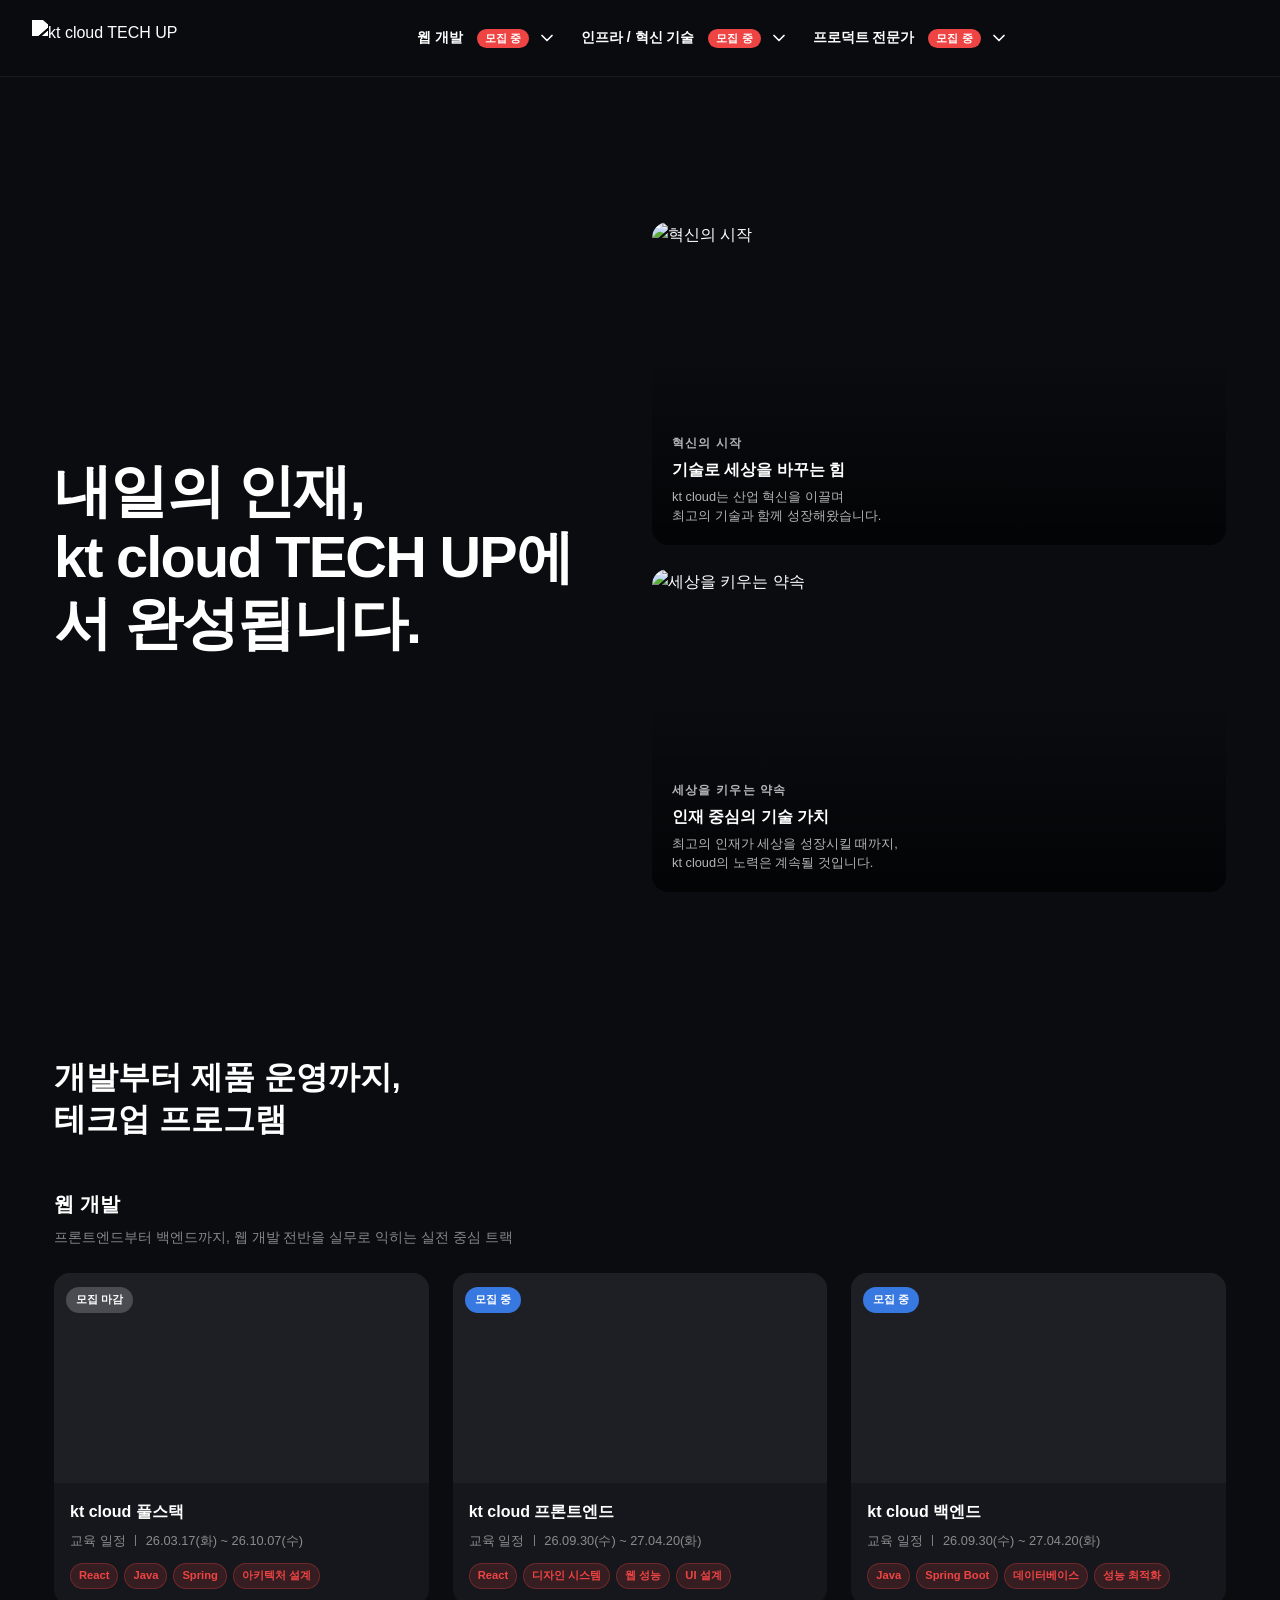
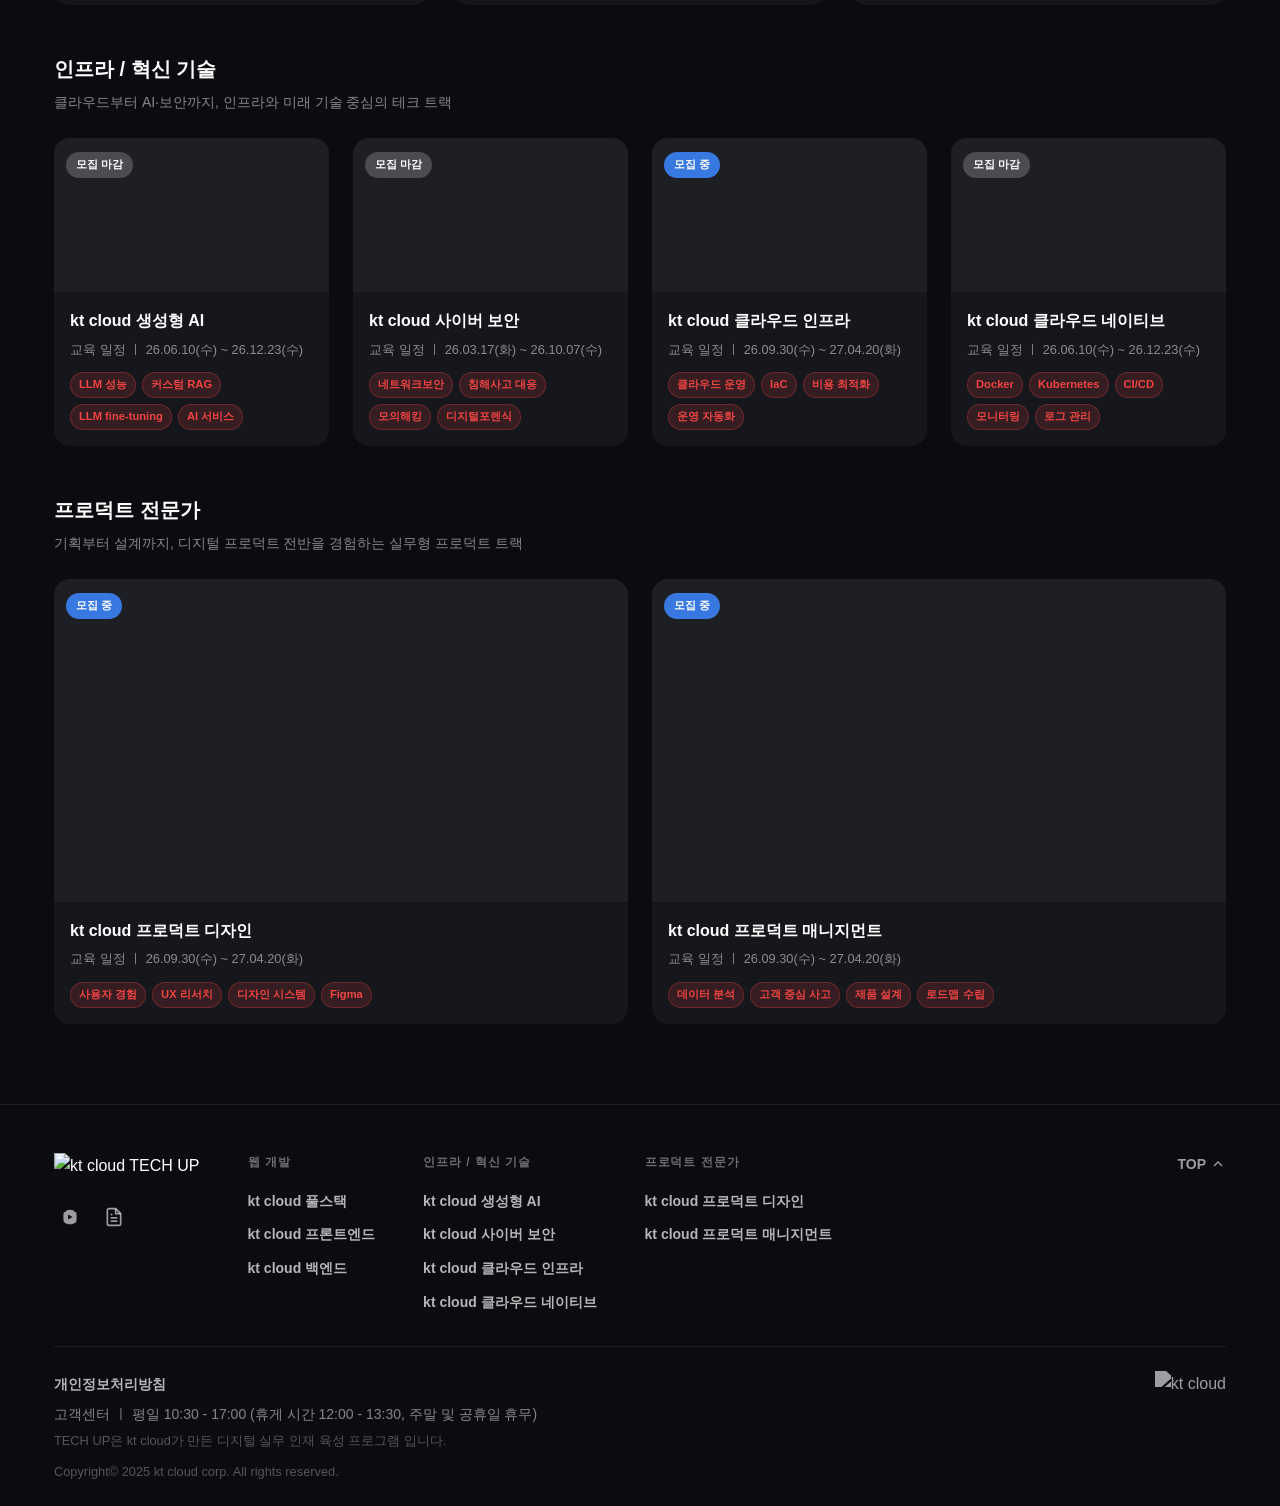
==== index.html @ 148c1e0f "fix: 헤더 메뉴 지연 시간 2초 → 1초로 변경" ====
<!DOCTYPE html>
<html lang="ko">
<head>
  <meta charset="UTF-8" />
  <meta name="viewport" content="width=device-width, initial-scale=1.0" />
  <title>kt cloud TECH UP</title>
  <meta name="description" content="kt cloud가 만든 디지털 실무 인재 육성 프로그램 TECH UP" />
  <meta property="og:title" content="kt cloud TECH UP" />
  <meta property="og:description" content="kt cloud가 만든 디지털 실무 인재 육성 프로그램 TECH UP" />
  <meta property="og:image" content="https://statics.goorm.io/ktcloud-techup/landing/og-image.png" />
  <link rel="icon" href="https://statics.goorm.io/ktcloud-techup/favicon.ico" />
  <link rel="stylesheet" href="styles.css" />
</head>
<body>
  <!-- ===== HEADER ===== -->
  <header class="site-header">
    <nav class="header-nav-wrap">
      <a href="./" aria-label="KT Cloud Tech Up 홈페이지로 이동">
        <img src="https://statics.goorm.io/ktcloud-techup/logo/techup_light.svg" alt="kt cloud TECH UP" class="header-logo-img" />
      </a>
      <div class="header-menu">
        <!-- 웹 개발 -->
        <div class="header-menu-item">
          <button class="header-menu-btn">
            웹 개발
            <span class="badge-danger">모집 중</span>
            <svg class="chevron" viewBox="0 0 24 24"><path d="M6 9l6 6 6-6" stroke-linecap="round" stroke-linejoin="round"/></svg>
          </button>
          <div class="header-dropdown">
            <a href="fullstack/" class="dropdown-item">
              <div class="dropdown-icon-wrap"><img src="https://statics.goorm.io/ktcloud-techup/landing/assets/course/fullstack/techup_nav_fullstack.png" alt="" /></div>
              <div><span class="dropdown-item-name">kt cloud 풀스택</span><span class="dropdown-item-desc">프론트엔드와 백엔드 모두 다루는 개발 전문가 과정</span></div>
            </a>
            <a href="frontend/" class="dropdown-item">
              <div class="dropdown-icon-wrap"><img src="https://statics.goorm.io/ktcloud-techup/landing/assets/course/frontend/techup_nav_frontend.png" alt="" /></div>
              <div><span class="dropdown-item-name">kt cloud 프론트엔드</span><span class="dropdown-item-desc">최상의 사용 경험을 구현하는 인터페이스 전문가 과정</span></div>
            </a>
            <a href="backend/" class="dropdown-item">
              <div class="dropdown-icon-wrap"><img src="https://statics.goorm.io/ktcloud-techup/landing/assets/course/backend/techup_nav_backend.png" alt="" /></div>
              <div><span class="dropdown-item-name">kt cloud 백엔드</span><span class="dropdown-item-desc">서비스의 코어를 설계하는 개발 전문가 과정</span></div>
            </a>
          </div>
        </div>
        <!-- 인프라 / 혁신 기술 -->
        <div class="header-menu-item">
          <button class="header-menu-btn">
            인프라 / 혁신 기술
            <span class="badge-danger">모집 중</span>
            <svg class="chevron" viewBox="0 0 24 24"><path d="M6 9l6 6 6-6" stroke-linecap="round" stroke-linejoin="round"/></svg>
          </button>
          <div class="header-dropdown">
            <a href="gen-ai/" class="dropdown-item">
              <div class="dropdown-icon-wrap"><img src="https://statics.goorm.io/ktcloud-techup/landing/assets/course/gen-ai/techup_nav_gen-ai.png" alt="" /></div>
              <div><span class="dropdown-item-name">kt cloud 생성형 AI</span><span class="dropdown-item-desc">생성형 AI 혁신을 이끄는 글로벌 인재 과정</span></div>
            </a>
            <a href="cybersecurity/" class="dropdown-item">
              <div class="dropdown-icon-wrap"><img src="https://statics.goorm.io/ktcloud-techup/landing/assets/course/cybersecurity/techup_nav_cybersecurity.png" alt="" /></div>
              <div><span class="dropdown-item-name">kt cloud 사이버 보안</span><span class="dropdown-item-desc">데이터와 서비스를 수호하는 보안 전문가 과정</span></div>
            </a>
            <a href="https://acornedu.co.kr/kdigital/ktcloud/index.html" target="_blank" rel="noopener noreferrer" class="dropdown-item">
              <div class="dropdown-icon-wrap"><img src="https://statics.goorm.io/ktcloud-techup/landing/assets/course/cloud-infra/techup_nav_cloud-infra.png" alt="" /></div>
              <div><span class="dropdown-item-name">kt cloud 클라우드 인프라</span><span class="dropdown-item-desc">확장성과 안정성을 구축하는 인프라 전문가 과정</span></div>
            </a>
            <a href="cloud-native/" class="dropdown-item">
              <div class="dropdown-icon-wrap"><img src="https://statics.goorm.io/ktcloud-techup/landing/assets/course/cloud-native/techup_nav_cloud-native.png" alt="" /></div>
              <div><span class="dropdown-item-name">kt cloud 클라우드 네이티브</span><span class="dropdown-item-desc">차세대 클라우드 아키텍처 전문가 과정</span></div>
            </a>
          </div>
        </div>
        <!-- 프로덕트 전문가 -->
        <div class="header-menu-item">
          <button class="header-menu-btn">
            프로덕트 전문가
            <span class="badge-danger">모집 중</span>
            <svg class="chevron" viewBox="0 0 24 24"><path d="M6 9l6 6 6-6" stroke-linecap="round" stroke-linejoin="round"/></svg>
          </button>
          <div class="header-dropdown">
            <a href="product-design/" class="dropdown-item">
              <div class="dropdown-icon-wrap"><img src="https://statics.goorm.io/ktcloud-techup/landing/assets/course/product-design/techup_nav_product-design.png" alt="" /></div>
              <div><span class="dropdown-item-name">kt cloud 프로덕트 디자인</span><span class="dropdown-item-desc">사용자 중심 경험을 설계하는 디자인 전문가 과정</span></div>
            </a>
            <a href="product-management/" class="dropdown-item">
              <div class="dropdown-icon-wrap"><img src="https://statics.goorm.io/ktcloud-techup/landing/assets/course/product-management/techup_nav_product-management.png" alt="" /></div>
              <div><span class="dropdown-item-name">kt cloud 프로덕트 매니지먼트</span><span class="dropdown-item-desc">아이디어를 제품으로 비즈니스 임팩트를 만드는 과정</span></div>
            </a>
          </div>
        </div>
      </div>
      <div class="header-right">
        <!-- 지원 확인 버튼 제거 -->
        <button class="mobile-menu-btn" onclick="document.getElementById('mobileMenu').classList.add('open')" aria-label="메뉴 열기">
          <svg width="24" height="24" fill="none" stroke="currentColor" stroke-width="2" stroke-linecap="round"><line x1="3" y1="6" x2="21" y2="6"/><line x1="3" y1="12" x2="21" y2="12"/><line x1="3" y1="18" x2="21" y2="18"/></svg>
        </button>
      </div>
    </nav>
  </header>

  <!-- Mobile Menu -->
  <div class="mobile-menu-overlay" id="mobileMenu">
    <div class="mobile-menu-header">
      <img src="https://statics.goorm.io/ktcloud-techup/logo/techup_light.svg" alt="kt cloud TECH UP" style="height:32px" />
      <button class="mobile-menu-close" onclick="document.getElementById('mobileMenu').classList.remove('open')" aria-label="메뉴 닫기">
        <svg width="24" height="24" fill="none" stroke="currentColor" stroke-width="2"><line x1="18" y1="6" x2="6" y2="18"/><line x1="6" y1="6" x2="18" y2="18"/></svg>
      </button>
    </div>
    <div class="mobile-menu-section">
      <button class="mobile-menu-group-btn" onclick="toggleMobileSubmenu('mob-web')">
        <span>웹 개발 <span class="badge-danger" style="font-size:.65rem">모집 중</span></span>
        <svg width="24" height="24" fill="none" stroke="currentColor" stroke-width="2"><path d="M6 9l6 6 6-6"/></svg>
      </button>
      <div class="mobile-submenu" id="mob-web">
        <a href="fullstack/">kt cloud 풀스택</a>
        <a href="frontend/">kt cloud 프론트엔드</a>
        <a href="backend/">kt cloud 백엔드</a>
      </div>
    </div>
    <div class="mobile-menu-section">
      <button class="mobile-menu-group-btn" onclick="toggleMobileSubmenu('mob-infra')">
        <span>인프라 / 혁신 기술 <span class="badge-danger" style="font-size:.65rem">모집 중</span></span>
        <svg width="24" height="24" fill="none" stroke="currentColor" stroke-width="2"><path d="M6 9l6 6 6-6"/></svg>
      </button>
      <div class="mobile-submenu" id="mob-infra">
        <a href="gen-ai/">kt cloud 생성형 AI</a>
        <a href="cybersecurity/">kt cloud 사이버 보안</a>
        <a href="https://acornedu.co.kr/kdigital/ktcloud/index.html" target="_blank" rel="noreferrer">kt cloud 클라우드 인프라</a>
        <a href="cloud-native/">kt cloud 클라우드 네이티브</a>
      </div>
    </div>
    <div class="mobile-menu-section">
      <button class="mobile-menu-group-btn" onclick="toggleMobileSubmenu('mob-product')">
        <span>프로덕트 전문가 <span class="badge-danger" style="font-size:.65rem">모집 중</span></span>
        <svg width="24" height="24" fill="none" stroke="currentColor" stroke-width="2"><path d="M6 9l6 6 6-6"/></svg>
      </button>
      <div class="mobile-submenu" id="mob-product">
        <a href="product-design/">kt cloud 프로덕트 디자인</a>
        <a href="product-management/">kt cloud 프로덕트 매니지먼트</a>
      </div>
    </div>
  </div>

  <main>
    <!-- ===== HERO ===== -->
    <section class="hero-section">
      <div class="hero-vimeo-wrapper">
        <iframe
          src="https://player.vimeo.com/video/1162384983?badge=0&autopause=0&player_id=0&app_id=58479&background=1&autoplay=1&loop=1&muted=1"
          frameborder="0"
          allow="autoplay; fullscreen; picture-in-picture; clipboard-write; encrypted-media; web-share"
          referrerpolicy="strict-origin-when-cross-origin"
          title="kt cloud TECH UP WARM UP DAY"
          class="hero-iframe"
        ></iframe>
      </div>
      <div class="container">
        <div class="hero-content-wrap">
          <div class="hero-left">
            <h1 class="hero-title">내일의 인재,<br />kt cloud TECH UP에서 완성됩니다.</h1>
          </div>
          <div class="hero-right">
            <div class="hero-card">
              <img src="https://statics.goorm.io/ktcloud-techup/landing/assets/common/techup_hero_1.png" alt="혁신의 시작" class="hero-card-bg" />
              <div class="hero-card-overlay"></div>
              <div class="hero-card-content">
                <p class="hero-card-label">혁신의 시작</p>
                <p class="hero-card-title">기술로 세상을 바꾸는 힘</p>
                <p class="hero-card-desc">kt cloud는 산업 혁신을 이끌며<br />최고의 기술과 함께 성장해왔습니다.</p>
              </div>
            </div>
            <div class="hero-card">
              <img src="https://statics.goorm.io/ktcloud-techup/landing/assets/common/techup_hero_2.png" alt="세상을 키우는 약속" class="hero-card-bg" />
              <div class="hero-card-overlay"></div>
              <div class="hero-card-content">
                <p class="hero-card-label">세상을 키우는 약속</p>
                <p class="hero-card-title">인재 중심의 기술 가치</p>
                <p class="hero-card-desc">최고의 인재가 세상을 성장시킬 때까지,<br />kt cloud의 노력은 계속될 것입니다.</p>
              </div>
            </div>
          </div>
        </div>
      </div>
    </section>

    <!-- ===== COURSES ===== -->
    <section class="course-section" id="courses">
      <div class="container">
        <h2 class="section-title">개발부터 제품 운영까지,
테크업 프로그램</h2>

        <div class="track-group">
          <!-- 웹 개발 -->
          <div class="track-category">
            <div class="track-header">
              <p class="track-title">웹 개발</p>
              <p class="track-description">프론트엔드부터 백엔드까지, 웹 개발 전반을 실무로 익히는 실전 중심 트랙</p>
            </div>
            <div class="courses-grid">
              <!-- 풀스택 -->
              <div class="course-common">
                <div class="course-card">
                  <a href="fullstack/" class="course-link">
                    <div class="course-thumb">
                      <span class="course-status-badge"><span class="close-badge">모집 마감</span></span>
                      <img class="course-image" src="https://statics.goorm.io/ktcloud-techup/landing/assets/course/fullstack/techup_thumb_fullstack.png" alt="kt cloud 풀스택" loading="lazy" onerror="this.src='/assets/img-default.png'" />
                    </div>
                    <div class="course-info">
                      <div class="course-info-text">
                        <p class="course-name">kt cloud 풀스택</p>
                        <p class="course-period">교육 일정 ㅣ 26.03.17(화) ~ 26.10.07(수)</p>
                      </div>
                      <div class="badge-container">
                        <span class="tag-badge">React</span>
                        <span class="tag-badge">Java</span>
                        <span class="tag-badge">Spring</span>
                        <span class="tag-badge">아키텍처 설계</span>
                      </div>
                    </div>
                  </a>
                </div>
              </div>
              <!-- 프론트엔드 -->
              <div class="course-common">
                <div class="course-card">
                  <a href="frontend/" class="course-link">
                    <div class="course-thumb">
                      <span class="course-status-badge"><span class="open-badge">모집 중</span></span>
                      <img class="course-image" src="https://statics.goorm.io/ktcloud-techup/landing/assets/course/frontend/techup_thumb_frontend.png" alt="kt cloud 프론트엔드" loading="lazy" onerror="this.src='/assets/img-default.png'" />
                    </div>
                    <div class="course-info">
                      <div class="course-info-text">
                        <p class="course-name">kt cloud 프론트엔드</p>
                        <p class="course-period">교육 일정 ㅣ 26.09.30(수) ~ 27.04.20(화)</p>
                      </div>
                      <div class="badge-container">
                        <span class="tag-badge">React</span>
                        <span class="tag-badge">디자인 시스템</span>
                        <span class="tag-badge">웹 성능</span>
                        <span class="tag-badge">UI 설계</span>
                      </div>
                    </div>
                  </a>
                </div>
              </div>
              <!-- 백엔드 -->
              <div class="course-common">
                <div class="course-card">
                  <a href="backend/" class="course-link">
                    <div class="course-thumb">
                      <span class="course-status-badge"><span class="open-badge">모집 중</span></span>
                      <img class="course-image" src="https://statics.goorm.io/ktcloud-techup/landing/assets/course/backend/techup_thumb_backend.png" alt="kt cloud 백엔드" loading="lazy" onerror="this.src='/assets/img-default.png'" />
                    </div>
                    <div class="course-info">
                      <div class="course-info-text">
                        <p class="course-name">kt cloud 백엔드</p>
                        <p class="course-period">교육 일정 ㅣ 26.09.30(수) ~ 27.04.20(화)</p>
                      </div>
                      <div class="badge-container">
                        <span class="tag-badge">Java</span>
                        <span class="tag-badge">Spring Boot</span>
                        <span class="tag-badge">데이터베이스</span>
                        <span class="tag-badge">성능 최적화</span>
                      </div>
                    </div>
                  </a>
                </div>
              </div>
            </div>
          </div>

          <!-- 인프라 / 혁신 기술 -->
          <div class="track-category">
            <div class="track-header">
              <p class="track-title">인프라 / 혁신 기술</p>
              <p class="track-description">클라우드부터 AI·보안까지, 인프라와 미래 기술 중심의 테크 트랙</p>
            </div>
            <div class="courses-grid cols-4">
              <!-- 생성형 AI -->
              <div class="course-common">
                <div class="course-card">
                  <a href="gen-ai/" class="course-link">
                    <div class="course-thumb">
                      <span class="course-status-badge"><span class="close-badge">모집 마감</span></span>
                      <img class="course-image" src="https://statics.goorm.io/ktcloud-techup/landing/assets/course/gen-ai/techup_thumb_gen-ai.png" alt="kt cloud 생성형 AI" loading="lazy" onerror="this.src='/assets/img-default.png'" />
                    </div>
                    <div class="course-info">
                      <div class="course-info-text">
                        <p class="course-name">kt cloud 생성형 AI</p>
                        <p class="course-period">교육 일정 ㅣ 26.06.10(수) ~ 26.12.23(수)</p>
                      </div>
                      <div class="badge-container">
                        <span class="tag-badge">LLM 성능</span>
                        <span class="tag-badge">커스텀 RAG</span>
                        <span class="tag-badge">LLM fine-tuning</span>
                        <span class="tag-badge">AI 서비스</span>
                      </div>
                    </div>
                  </a>
                </div>
              </div>
              <!-- 사이버 보안 -->
              <div class="course-common">
                <div class="course-card">
                  <a href="cybersecurity/" class="course-link">
                    <div class="course-thumb">
                      <span class="course-status-badge"><span class="close-badge">모집 마감</span></span>
                      <img class="course-image" src="https://statics.goorm.io/ktcloud-techup/landing/assets/course/cybersecurity/techup_thumb_cybersecurity.png" alt="kt cloud 사이버 보안" loading="lazy" onerror="this.src='/assets/img-default.png'" />
                    </div>
                    <div class="course-info">
                      <div class="course-info-text">
                        <p class="course-name">kt cloud 사이버 보안</p>
                        <p class="course-period">교육 일정 ㅣ 26.03.17(화) ~ 26.10.07(수)</p>
                      </div>
                      <div class="badge-container">
                        <span class="tag-badge">네트워크보안</span>
                        <span class="tag-badge">침해사고 대응</span>
                        <span class="tag-badge">모의해킹</span>
                        <span class="tag-badge">디지털포렌식</span>
                      </div>
                    </div>
                  </a>
                </div>
              </div>
              <!-- 클라우드 인프라 -->
              <div class="course-common">
                <div class="course-card">
                  <a href="https://acornedu.co.kr/kdigital/ktcloud/index.html" target="_blank" rel="noopener noreferrer" class="course-link">
                    <div class="course-thumb">
                      <span class="course-status-badge"><span class="open-badge">모집 중</span></span>
                      <img class="course-image" src="https://statics.goorm.io/ktcloud-techup/landing/assets/course/cloud-infra/techup_thumb_cloud-infra.png" alt="kt cloud 클라우드 인프라" loading="lazy" onerror="this.src='/assets/img-default.png'" />
                    </div>
                    <div class="course-info">
                      <div class="course-info-text">
                        <p class="course-name">kt cloud 클라우드 인프라</p>
                        <p class="course-period">교육 일정 ㅣ 26.09.30(수) ~ 27.04.20(화)</p>
                      </div>
                      <div class="badge-container">
                        <span class="tag-badge">클라우드 운영</span>
                        <span class="tag-badge">IaC</span>
                        <span class="tag-badge">비용 최적화</span>
                        <span class="tag-badge">운영 자동화</span>
                      </div>
                    </div>
                  </a>
                </div>
              </div>
              <!-- 클라우드 네이티브 -->
              <div class="course-common">
                <div class="course-card">
                  <a href="cloud-native/" class="course-link">
                    <div class="course-thumb">
                      <span class="course-status-badge"><span class="close-badge">모집 마감</span></span>
                      <img class="course-image" src="https://statics.goorm.io/ktcloud-techup/landing/assets/course/cloud-native/techup_thumb_cloud-native.png" alt="kt cloud 클라우드 네이티브" loading="lazy" onerror="this.src='/assets/img-default.png'" />
                    </div>
                    <div class="course-info">
                      <div class="course-info-text">
                        <p class="course-name">kt cloud 클라우드 네이티브</p>
                        <p class="course-period">교육 일정 ㅣ 26.06.10(수) ~ 26.12.23(수)</p>
                      </div>
                      <div class="badge-container">
                        <span class="tag-badge">Docker</span>
                        <span class="tag-badge">Kubernetes</span>
                        <span class="tag-badge">CI/CD</span>
                        <span class="tag-badge">모니터링</span>
                        <span class="tag-badge">로그 관리</span>
                      </div>
                    </div>
                  </a>
                </div>
              </div>
            </div>
          </div>

          <!-- 프로덕트 전문가 -->
          <div class="track-category">
            <div class="track-header">
              <p class="track-title">프로덕트 전문가</p>
              <p class="track-description">기획부터 설계까지, 디지털 프로덕트 전반을 경험하는 실무형 프로덕트 트랙</p>
            </div>
            <div class="courses-grid cols-2">
              <!-- 프로덕트 디자인 -->
              <div class="course-common">
                <div class="course-card">
                  <a href="product-design/" class="course-link">
                    <div class="course-thumb">
                      <span class="course-status-badge"><span class="open-badge">모집 중</span></span>
                      <img class="course-image" src="https://statics.goorm.io/ktcloud-techup/landing/assets/course/product-design/techup_thumb_product-design.png" alt="kt cloud 프로덕트 디자인" loading="lazy" onerror="this.src='/assets/img-default.png'" />
                    </div>
                    <div class="course-info">
                      <div class="course-info-text">
                        <p class="course-name">kt cloud 프로덕트 디자인</p>
                        <p class="course-period">교육 일정 ㅣ 26.09.30(수) ~ 27.04.20(화)</p>
                      </div>
                      <div class="badge-container">
                        <span class="tag-badge">사용자 경험</span>
                        <span class="tag-badge">UX 리서치</span>
                        <span class="tag-badge">디자인 시스템</span>
                        <span class="tag-badge">Figma</span>
                      </div>
                    </div>
                  </a>
                </div>
              </div>
              <!-- 프로덕트 매니지먼트 -->
              <div class="course-common">
                <div class="course-card">
                  <a href="product-management/" class="course-link">
                    <div class="course-thumb">
                      <span class="course-status-badge"><span class="open-badge">모집 중</span></span>
                      <img class="course-image" src="https://statics.goorm.io/ktcloud-techup/landing/assets/course/product-management/techup_thumb_product-management.png" alt="kt cloud 프로덕트 매니지먼트" loading="lazy" onerror="this.src='/assets/img-default.png'" />
                    </div>
                    <div class="course-info">
                      <div class="course-info-text">
                        <p class="course-name">kt cloud 프로덕트 매니지먼트</p>
                        <p class="course-period">교육 일정 ㅣ 26.09.30(수) ~ 27.04.20(화)</p>
                      </div>
                      <div class="badge-container">
                        <span class="tag-badge">데이터 분석</span>
                        <span class="tag-badge">고객 중심 사고</span>
                        <span class="tag-badge">제품 설계</span>
                        <span class="tag-badge">로드맵 수립</span>
                      </div>
                    </div>
                  </a>
                </div>
              </div>
            </div>
          </div>
        </div>
      </div>
    </section>
  </main>

  <!-- ===== FOOTER ===== -->
  <footer class="site-footer">
    <div class="container">
      <div class="footer-content">
        <div>
          <a href="./" class="footer-logo-link" aria-label="KT Cloud Tech Up 홈페이지로 이동">
            <img src="https://statics.goorm.io/ktcloud-techup/logo/techup_light.svg" alt="kt cloud TECH UP" class="footer-logo-img" />
          </a>
          <div class="social-icons">
            <a href="https://www.youtube.com/@ktcloud" target="_blank" class="social-icon" aria-label="YouTube">
              <svg viewBox="0 0 24 24" fill="currentColor"><path d="M19.59 6.69a4.83 4.83 0 01-3.77-2.75 12.64 12.64 0 00-7.64 0A4.83 4.83 0 014.41 6.69 48.15 48.15 0 004 12a48.15 48.15 0 00.41 5.31 4.83 4.83 0 003.77 2.75 12.64 12.64 0 007.64 0 4.83 4.83 0 003.77-2.75A48.15 48.15 0 0020 12a48.15 48.15 0 00-.41-5.31zM9.75 15V9l5.25 3-5.25 3z"/></svg>
            </a>
            <a href="https://tech.ktcloud.com" target="_blank" class="social-icon" aria-label="Blog">
              <svg viewBox="0 0 24 24" fill="none" stroke="currentColor" stroke-width="2"><path d="M14 2H6a2 2 0 00-2 2v16a2 2 0 002 2h12a2 2 0 002-2V8z"/><polyline points="14 2 14 8 20 8"/><line x1="16" y1="13" x2="8" y2="13"/><line x1="16" y1="17" x2="8" y2="17"/><polyline points="10 9 9 9 8 9"/></svg>
            </a>
          </div>
        </div>
        <div class="footer-links-wrapper">
          <div class="footer-links-block">
            <p class="footer-title">웹 개발</p>
            <ul class="footer-link-list">
              <li><a href="fullstack/">kt cloud 풀스택</a></li>
              <li><a href="frontend/">kt cloud 프론트엔드</a></li>
              <li><a href="backend/">kt cloud 백엔드</a></li>
            </ul>
          </div>
          <div class="footer-links-block">
            <p class="footer-title">인프라 / 혁신 기술</p>
            <ul class="footer-link-list">
              <li><a href="gen-ai/">kt cloud 생성형 AI</a></li>
              <li><a href="cybersecurity/">kt cloud 사이버 보안</a></li>
              <li><a href="https://acornedu.co.kr/kdigital/ktcloud/index.html" target="_blank" rel="noreferrer">kt cloud 클라우드 인프라</a></li>
              <li><a href="cloud-native/">kt cloud 클라우드 네이티브</a></li>
            </ul>
          </div>
          <div class="footer-links-block">
            <p class="footer-title">프로덕트 전문가</p>
            <ul class="footer-link-list">
              <li><a href="product-design/">kt cloud 프로덕트 디자인</a></li>
              <li><a href="product-management/">kt cloud 프로덕트 매니지먼트</a></li>
            </ul>
          </div>
        </div>
        <div>
          <a class="footer-top-btn" onclick="window.scrollTo({top:0,behavior:'smooth'})" style="cursor:pointer">
            TOP
            <svg width="16" height="16" viewBox="0 0 24 24" fill="none" stroke="currentColor" stroke-width="2"><path d="M18 15l-6-6-6 6"/></svg>
          </a>
        </div>
      </div>
      <div class="footer-bottom">
        <div class="footer-info-group">
          <div>
            <a href="https://vivid-thyme-ac6.notion.site/kt-cloud-TECH-UP-2479e3e335cc80dbb7fae14d3c6040d4" target="_blank" rel="noreferrer" class="footer-privacy-link">개인정보처리방침</a>
          </div>
          <p class="footer-cs">고객센터 ㅣ 평일 10:30 - 17:00 (휴게 시간 12:00 - 13:30, 주말 및 공휴일 휴무)</p>
          <p class="footer-techup-note">TECH UP은 kt cloud가 만든 디지털 실무 인재 육성 프로그램 입니다.</p>
          <p class="footer-copyright">Copyright© 2025 kt cloud corp. All rights reserved.</p>
        </div>
        <div class="footer-ktcloud-logo">
          <a href="https://www.ktcloud.com" target="_blank" aria-label="kt cloud 홈페이지 이동">
            <img src="https://statics.goorm.io/ktcloud-techup/logo/ktcloud_light.svg" alt="kt cloud" />
          </a>
        </div>
      </div>
    </div>
  </footer>

  <script>
    function toggleMobileSubmenu(id) {
      var el = document.getElementById(id);
      if (el) el.classList.toggle('open');
    }

    // 헤더 메뉴 hover 시 표시 + 지연 닫기
    document.addEventListener('DOMContentLoaded', function() {
      const menuItems = document.querySelectorAll('.header-menu-item');
      
      menuItems.forEach(item => {
        const btn = item.querySelector('.header-menu-btn');
        const dropdown = item.querySelector('.header-dropdown');
        
        if (!btn || !dropdown) return;
        
        let closeTimer = null;
        
        // 메뉴 항목에 호버 진입: 메뉴 표시 + 타이머 취소
        item.addEventListener('mouseenter', function() {
          if (closeTimer) clearTimeout(closeTimer);
          dropdown.classList.add('open');
          btn.classList.add('open');
        });
        
        // 메뉴 항목에서 호버 이탈: 1초 후 메뉴 숨김
        item.addEventListener('mouseleave', function() {
          closeTimer = setTimeout(function() {
            dropdown.classList.remove('open');
            btn.classList.remove('open');
          }, 1000);
        });
      });
    });
  </script>
</body>
</html>
---- styles.css ----
﻿/* ===== RESET & BASE ===== */
*, *::before, *::after { box-sizing: border-box; margin: 0; padding: 0; }
html { scroll-behavior: smooth; }
body {
  font-family: 'Pretendard', 'Apple SD Gothic Neo', 'Noto Sans KR', sans-serif;
  color: #fff;
  background: #0b0c10;
  line-height: 1.6;
  -webkit-font-smoothing: antialiased;
}
a { color: inherit; text-decoration: none; }
img { max-width: 100%; display: block; }
ul { list-style: none; }

/* ===== CONTAINER ===== */
.container { width: min(1172px, calc(100% - 32px)); margin: 0 auto; }

/* ===== HEADER ===== */
.site-header {
  position: sticky; top: 0; left: 0; right: 0; z-index: 1000;
  background: rgba(11,12,16,.92);
  backdrop-filter: blur(16px);
  -webkit-backdrop-filter: blur(16px);
  border-bottom: 1px solid rgba(255,255,255,.07);
}
.header-nav-wrap {
  display: flex; align-items: center; justify-content: space-between;
  padding: 16px 32px;
}
.header-logo-img { height: 36px; width: auto; filter: brightness(0) invert(1); }
.header-menu { display: flex; align-items: center; gap: 0; }
.header-menu-item { position: relative; }
.header-menu-btn {
  display: flex; align-items: center; gap: 8px;
  padding: 12px; font-size: .875rem; font-weight: 600;
  color: var(--fg, #fff); background: none; border: none; cursor: pointer;
  transition: background-color .2s;
  border-radius: 6px;
}
.header-menu-btn:hover { background: rgba(156,163,175,.16); }
.header-menu-btn .chevron { width: 20px; height: 20px; stroke: currentColor; stroke-width: 2; fill: none; transition: transform .2s; }
.header-menu-btn.open .chevron { transform: rotate(180deg); }
.header-right { display: flex; align-items: center; gap: 16px; }
.btn-check {
  font-size: .875rem; font-weight: 600;
  padding: 12px; border-radius: 6px;
  color: #fff; background: none; border: none; cursor: pointer;
  transition: background-color .2s;
}
.btn-check:hover { background: rgba(156,163,175,.16); }

/* Dropdown */
.header-dropdown {
  display: none; position: absolute; left: 50%; top: 100%;
  transform: translateX(-50%);
  margin-top: 12px;
  width: 360px;
  background: #1a1b20;
  border: 1px solid rgba(255,255,255,.12);
  border-radius: 8px;
  box-shadow: 0 8px 32px rgba(0,0,0,.4);
  z-index: 100;
  padding: 16px;
}
.header-dropdown.open { display: block !important; }
.header-menu-item:hover .header-dropdown,
.header-menu-item:focus-within .header-dropdown { display: block !important; }
.dropdown-item {
  display: flex; align-items: center; gap: 12px;
  padding: 12px; border-radius: 6px;
  transition: background-color .15s;
}
.dropdown-item:hover { background: rgba(156,163,175,.1); }
.dropdown-icon-wrap {
  width: 40px; height: 40px; flex-shrink: 0;
  display: flex; align-items: center; justify-content: center;
  background: #2a2b30; border-radius: 6px;
}
.dropdown-icon-wrap img { width: 32px; height: 32px; }
.dropdown-item-name { font-size: .875rem; font-weight: 600; color: #fff; display: block; }
.dropdown-item-desc { font-size: .75rem; color: rgba(255,255,255,.5); margin-top: 2px; display: block; }
.badge-danger {
  display: inline-flex; align-items: center;
  padding: 2px 8px; border-radius: 999px;
  font-size: .7rem; font-weight: 700;
  background: #ef4444; color: #fff;
  margin-left: 6px;
}

/* Mobile menu */
.mobile-menu-btn {
  display: none; background: none; border: none; cursor: pointer;
  color: #fff; padding: 8px;
}
.mobile-menu-overlay {
  display: none; position: fixed; inset: 0; z-index: 200;
  background: #1a1b20; overflow-y: auto;
  padding: 24px 20px;
}
.mobile-menu-overlay.open { display: block; }
.mobile-menu-header { display: flex; align-items: center; justify-content: space-between; margin-bottom: 24px; }
.mobile-menu-close { background: none; border: none; cursor: pointer; color: #fff; padding: 8px; }
.mobile-menu-section { padding: 8px 0; border-bottom: 1px solid rgba(255,255,255,.1); }
.mobile-menu-group-btn {
  display: flex; align-items: center; justify-content: space-between;
  width: 100%; padding: 8px 12px; background: none; border: none;
  font-size: 1rem; font-weight: 600; color: #fff; cursor: pointer;
  border-radius: 6px; transition: background-color .15s;
}
.mobile-menu-group-btn:hover { background: rgba(255,255,255,.08); }
.mobile-submenu { display: none; }
.mobile-submenu.open { display: block; }
.mobile-submenu a {
  display: block; padding: 8px 12px 8px 24px;
  font-size: .875rem; font-weight: 600; color: #fff;
  border-radius: 6px; transition: background-color .15s;
}
.mobile-submenu a:hover { background: rgba(255,255,255,.08); }
.mobile-extra-link {
  display: block; padding: 10px 12px;
  font-size: 1rem; font-weight: 600; color: #fff;
  border-radius: 6px; transition: background-color .15s;
  margin-top: 8px;
}
.mobile-extra-link:hover { background: rgba(255,255,255,.08); }

/* ===== HERO ===== */
.hero-section {
  position: relative; min-height: 100vh; overflow: hidden;
  background: #0b0c10;
}
.hero-vimeo-wrapper {
  position: absolute; inset: 0; overflow: hidden;
}
.hero-vimeo-wrapper::after {
  content: ''; position: absolute; inset: 0;
  background: rgba(11,12,16,.5);
}
.hero-iframe {
  position: absolute; top: 50%; left: 50%;
  transform: translate(-50%,-50%);
  width: 177.78vh; height: 100%;
  min-width: 100%; min-height: 56.25vw;
  border: none; pointer-events: none;
}
.hero-content-wrap {
  position: relative; z-index: 1;
  display: grid; grid-template-columns: 1fr 1fr;
  gap: 24px; align-items: center;
  min-height: 100vh; padding: 120px 0 60px;
}
.hero-title {
  font-size: clamp(2.5rem, 4.5vw, 4rem);
  font-weight: 800; line-height: 1.15;
  letter-spacing: -.03em; color: #fff;
  margin-bottom: 0;
}
.hero-right { display: flex; flex-direction: column; gap: 24px; }
.hero-card {
  position: relative; border-radius: 16px; overflow: hidden;
  aspect-ratio: 16/9; cursor: default;
}
.hero-card-bg { width: 100%; height: 100%; object-fit: cover; }
.hero-card-overlay {
  position: absolute; inset: 0;
  background: linear-gradient(to top, rgba(0,0,0,.7) 0%, transparent 60%);
}
.hero-card-content { position: absolute; bottom: 0; left: 0; right: 0; padding: 20px; }
.hero-card-label { font-size: .75rem; font-weight: 700; letter-spacing: .1em; color: rgba(255,255,255,.7); text-transform: uppercase; margin-bottom: 4px; }
.hero-card-title { font-size: 1rem; font-weight: 700; color: #fff; }
.hero-card-desc { font-size: .8rem; color: rgba(255,255,255,.7); margin-top: 4px; line-height: 1.5; }

/* ===== COURSE SECTION ===== */
.course-section {
  padding: 80px 0;
  background: #0b0c10;
}
.section-title {
  font-size: clamp(1.5rem, 3vw, 2rem);
  font-weight: 700; line-height: 1.3;
  white-space: pre-line;
  margin-bottom: 48px;
  color: #fff;
}
.track-group { display: flex; flex-direction: column; gap: 48px; }
.track-category {}
.track-header { margin-bottom: 24px; }
.track-title { font-size: 1.25rem; font-weight: 700; color: #fff; margin-bottom: 6px; }
.track-description { font-size: .875rem; color: rgba(255,255,255,.5); }
.courses-grid {
  display: grid; grid-template-columns: repeat(3, 1fr);
  gap: 24px;
}
.courses-grid.cols-4 { grid-template-columns: repeat(4, 1fr); }
.courses-grid.cols-2 { grid-template-columns: repeat(2, 1fr); }

/* Course card */
.course-common {}
.course-card {
  background: #16171c; border-radius: 16px; overflow: hidden;
  transition: transform .2s, box-shadow .2s;
  display: block; color: #fff;
}
.course-card:hover { transform: translateY(-4px); box-shadow: 0 12px 40px rgba(0,0,0,.4); }
.course-link { display: block; }
.course-thumb { position: relative; aspect-ratio: 16/9; overflow: hidden; background: #1e1f25; }
.course-image { width: 100%; height: 100%; object-fit: cover; }
.course-status-badge { position: absolute; top: 12px; left: 12px; z-index: 1; }
.open-badge {
  display: inline-flex; align-items: center; padding: 4px 10px;
  border-radius: 999px; font-size: .7rem; font-weight: 700;
  background: rgba(59,130,246,.9); color: #fff;
}
.close-badge {
  display: inline-flex; align-items: center; padding: 4px 10px;
  border-radius: 999px; font-size: .7rem; font-weight: 700;
  background: rgba(255,255,255,.2); color: #fff;
}
.course-info { padding: 16px; }
.course-info-text { margin-bottom: 12px; }
.course-name { font-size: 1rem; font-weight: 700; margin-bottom: 6px; display: flex; align-items: center; gap: 6px; }
.course-period {
  font-size: .8rem; color: rgba(255,255,255,.5);
  display: flex; align-items: center; gap: 4px;
}
.badge-container { display: flex; flex-wrap: wrap; gap: 6px; }
.tag-badge {
  display: inline-flex; align-items: center; padding: 3px 8px;
  border-radius: 999px; font-size: .7rem; font-weight: 600;
  background: rgba(239,68,68,.15); color: #ef4444; border: 1px solid rgba(239,68,68,.3);
}

/* ===== FAQ SECTION (main page) removed - no FAQ on main ===== */

/* ===== TUITION BANNER ===== */
.tuition-banner {
  background: linear-gradient(135deg, #1a1b2e 0%, #16213e 50%, #0f3460 100%);
  border: 1px solid rgba(59,130,246,.3);
  border-radius: 16px; padding: 32px 40px;
  display: flex; align-items: center; justify-content: space-between; gap: 24px;
  margin: 0 0 0 0;
}
.tuition-amount {
  font-size: clamp(1.2rem, 2vw, 1.6rem); font-weight: 800; color: #fff;
}
.tuition-amount span { color: #60a5fa; }
.tuition-desc { font-size: .875rem; color: rgba(255,255,255,.6); margin-top: 6px; line-height: 1.6; }
.tuition-cta .btn-enroll-primary { flex: unset; white-space: nowrap; padding: 14px 28px; }

/* ===== INTRODUCE SECTION ===== */
.introduce-section { padding: 80px 0; border-top: 1px solid rgba(255,255,255,.07); }
.introduce-section-title {
  font-size: clamp(1.5rem, 3vw, 2.2rem); font-weight: 800;
  line-height: 1.3; white-space: pre-line;
  margin-bottom: 40px; color: #fff;
}
.content-grid {
  display: grid; grid-template-columns: 1fr 1fr; gap: 20px;
}
.content-grid-right { display: flex; flex-direction: column; gap: 20px; }
.content-card {
  border-radius: 16px; overflow: hidden;
  background: #16171c;
  padding: 32px;
}
.core-message-card {
  position: relative; min-height: 280px;
  display: flex; align-items: flex-end;
  padding: 0;
}
.core-message-background {
  position: absolute; inset: 0; width: 100%; height: 100%;
  object-fit: cover; opacity: .35;
}
.core-card-content { position: relative; z-index: 1; padding: 32px; }
.core-message-text {
  font-size: clamp(1rem, 1.5vw, 1.25rem); font-weight: 700;
  line-height: 1.6; white-space: pre-line; color: #fff;
}
.core-message-text .highlight { color: #60a5fa; }
.value-proposition-card { padding: 28px; }
.value-title { font-size: 1rem; font-weight: 700; color: #fff; margin-bottom: 10px; }
.value-description { font-size: .875rem; color: rgba(255,255,255,.6); line-height: 1.75; white-space: pre-line; }
.target-audience-card { padding: 28px; }
.card-label { font-size: .8rem; font-weight: 700; color: #3b82f6; letter-spacing: .06em; text-transform: uppercase; margin-bottom: 16px; }
.target-audience-list { display: flex; flex-direction: column; gap: 12px; }
.target-audience-item { display: flex; align-items: flex-start; gap: 10px; }
.audience-bullet {
  width: 6px; height: 6px; border-radius: 50%; background: #3b82f6;
  flex-shrink: 0; margin-top: 7px;
}
.audience-text { font-size: .875rem; color: rgba(255,255,255,.8); line-height: 1.6; }

/* ===== FOOTER ===== */
.site-footer { background: #0b0c10; border-top: 1px solid rgba(255,255,255,.08); padding: 48px 0 24px; }
.footer-content { display: grid; grid-template-columns: auto 1fr auto; gap: 48px; align-items: start; margin-bottom: 32px; }
.footer-logo-link { display: inline-block; }
.footer-logo-img { height: 32px; width: auto; }
.social-icons { display: flex; align-items: center; gap: 12px; margin-top: 16px; }
.social-icon { display: flex; align-items: center; justify-content: center; width: 32px; height: 32px; color: rgba(255,255,255,.6); transition: color .2s; }
.social-icon:hover { color: #fff; }
.social-icon svg { width: 20px; height: 20px; }
.footer-links-wrapper { display: flex; gap: 48px; }
.footer-links-block { display: flex; flex-direction: column; gap: 12px; }
.footer-title { font-size: .75rem; font-weight: 600; color: rgba(255,255,255,.4); letter-spacing: .08em; text-transform: uppercase; margin-bottom: 4px; }
.footer-link-list { display: flex; flex-direction: column; gap: 8px; }
.footer-link-list a { font-size: .875rem; font-weight: 600; color: rgba(255,255,255,.7); transition: color .2s; }
.footer-link-list a:hover { color: #fff; }
.footer-top-btn { font-size: .875rem; font-weight: 600; color: rgba(255,255,255,.6); cursor: pointer; display: flex; align-items: center; gap: 4px; }
.footer-top-btn:hover { color: #fff; }
.footer-bottom { display: flex; align-items: flex-start; justify-content: space-between; padding-top: 24px; border-top: 1px solid rgba(255,255,255,.08); gap: 24px; }
.footer-info-group { display: flex; flex-direction: column; gap: 6px; }
.footer-privacy-link { font-size: .875rem; font-weight: 600; color: rgba(255,255,255,.7); }
.footer-privacy-link:hover { color: #fff; }
.footer-cs { font-size: .875rem; color: rgba(255,255,255,.5); }
.footer-copyright { font-size: .8rem; color: rgba(255,255,255,.3); margin-top: 4px; }
.footer-techup-note { font-size: .8rem; color: rgba(255,255,255,.3); }
.footer-ktcloud-logo img { height: 20px; width: auto; opacity: .6; filter: brightness(0) invert(1); }

/* ===== DETAIL HERO ===== */
.detail-hero-section { padding: 60px 0 0; background: #0b0c10; }
.detail-hero-wrap { display: grid; grid-template-columns: 5fr 7fr; gap: 48px; align-items: start; }
.tuition-banner-inline {
  display: flex; align-items: center; justify-content: space-between; gap: 20px;
  padding: 20px 32px; margin-top: 32px;
  background: rgba(59,130,246,.1); border-top: 1px solid rgba(59,130,246,.25);
}
.tuition-inline-left { display: flex; flex-direction: column; gap: 4px; }
.tuition-inline-left .tuition-amount { font-size: 1rem; font-weight: 700; color: #fff; }
.tuition-inline-left .tuition-amount strong { color: #60a5fa; }
.tuition-inline-left .tuition-desc { font-size: .8rem; color: rgba(255,255,255,.5); }
.tuition-inline-btn { flex: unset !important; padding: 12px 24px !important; white-space: nowrap; }
.detail-hero-wrap { display: grid; grid-template-columns: 5fr 7fr; gap: 48px; align-items: start; }
.course-thumbnail { border-radius: 12px; overflow: hidden; }
.desktop-thumbnail { display: block; width: 100%; }
.mobile-thumbnail { display: none; }
.detail-hero-right {}
.detail-course-info { margin-bottom: 32px; }
.detail-hero-course-text { margin-bottom: 16px; }
.course-title-text { font-size: clamp(1.8rem, 3vw, 2.8rem); font-weight: 800; line-height: 1.2; letter-spacing: -.02em; color: #fff; margin-bottom: 12px; }
.course-desc-text { font-size: 1rem; color: rgba(255,255,255,.5); line-height: 1.7; }
.detail-badge-wrap { display: flex; flex-wrap: wrap; gap: 8px; }
.cta-wrap { display: flex; gap: 12px; margin-bottom: 32px; }
.btn-enroll-primary {
  flex: 1; padding: 16px 24px; border-radius: 8px;
  background: #3b82f6; color: #fff; font-size: 1rem; font-weight: 700;
  text-align: center; transition: background .2s;
  cursor: pointer; border: none; display: block;
}
.btn-enroll-primary:hover { background: #2563eb; }
.btn-enroll-disabled {
  flex: 1; padding: 16px 24px; border-radius: 8px;
  background: rgba(255,255,255,.1); color: rgba(255,255,255,.4);
  font-size: 1rem; font-weight: 700; text-align: center;
  cursor: not-allowed; border: none; display: block;
}
.btn-share {
  width: 56px; height: 56px; border-radius: 8px;
  background: rgba(255,255,255,.1); color: #fff;
  display: flex; align-items: center; justify-content: center;
  border: 1px solid rgba(255,255,255,.1); cursor: pointer;
  transition: background .2s; flex-shrink: 0;
}
.btn-share:hover { background: rgba(255,255,255,.15); }
.course-info-detail { display: flex; flex-direction: column; gap: 16px; }
.course-info-detail-item { display: flex; flex-direction: column; gap: 4px; }
.info-label { font-size: .875rem; color: rgba(255,255,255,.4); }
.info-value { font-size: 1rem; font-weight: 700; color: #fff; }

/* ===== DETAIL NAV ===== */
.detail-nav-section {
  background: #0b0c10; border-bottom: 1px solid rgba(255,255,255,.08);
  position: sticky; top: 69px; z-index: 40;
  transition: transform .3s;
}
.detail-nav-inner { display: flex; gap: 0; overflow-x: auto; }
.nav-item-btn {
  padding: 16px 20px; background: none; border: none; cursor: pointer;
  font-size: .875rem; font-weight: 600; color: rgba(255,255,255,.5);
  white-space: nowrap; border-bottom: 2px solid transparent;
  transition: color .2s, border-color .2s;
}
.nav-item-btn.active, .nav-item-btn:hover { color: #fff; border-bottom-color: #fff; }

/* ===== DETAIL SECTIONS ===== */
.section-block { padding: 80px 0; border-top: 1px solid rgba(255,255,255,.07); }
.section-block-title { font-size: 1.5rem; font-weight: 700; color: #fff; margin-bottom: 32px; }
.detail-img-full { width: 100%; border-radius: 16px; }
.mobile-detail-img { display: none; }

/* ===== FAQ ===== */
.faq-nav { display: flex; gap: 0; border-bottom: 1px solid rgba(255,255,255,.1); margin-bottom: 24px; }
.faq-nav-btn {
  padding: 12px 20px; background: none; border: none; cursor: pointer;
  font-size: .875rem; font-weight: 600; color: rgba(255,255,255,.4);
  border-bottom: 2px solid transparent; margin-bottom: -1px;
  transition: color .2s, border-color .2s;
}
.faq-nav-btn.active { color: #fff; border-bottom-color: #fff; }
.faq-list { display: flex; flex-direction: column; gap: 8px; }
.faq-card { background: #16171c; border-radius: 12px; overflow: hidden; }
.faq-toggle {
  width: 100%; padding: 20px 24px; background: none; border: none;
  cursor: pointer; display: flex; align-items: center; justify-content: space-between; gap: 12px;
}
.faq-question { font-size: .9rem; font-weight: 600; color: #fff; text-align: left; flex: 1; }
.faq-icon { color: rgba(255,255,255,.4); flex-shrink: 0; }
.faq-answer {
  padding: 0 24px 20px; font-size: .875rem; color: rgba(255,255,255,.6);
  line-height: 1.8; white-space: pre-line;
}
.faq-answer a { color: #3b82f6; text-decoration: underline; }

/* ===== PROCESS STEPS ===== */
.process-steps { display: flex; flex-direction: column; gap: 24px; }
.process-step { display: flex; gap: 20px; }
.step-num { 
  width: 36px; height: 36px; border-radius: 50%;
  background: rgba(59,130,246,.15); border: 1px solid #3b82f6;
  color: #3b82f6; font-size: .875rem; font-weight: 700;
  display: flex; align-items: center; justify-content: center; flex-shrink: 0;
}
.step-content { padding-top: 6px; }
.step-title { font-size: .9rem; font-weight: 700; color: #fff; margin-bottom: 4px; }
.step-desc { font-size: .8rem; color: rgba(255,255,255,.5); line-height: 1.6; }

/* ===== CURRICULUM DOWNLOAD ===== */
.curriculum-download {
  display: inline-flex; align-items: center; gap: 8px;
  padding: 12px 20px; border-radius: 8px;
  background: rgba(255,255,255,.07); border: 1px solid rgba(255,255,255,.1);
  color: #fff; font-size: .875rem; font-weight: 600;
  transition: background .2s;
}
.curriculum-download:hover { background: rgba(255,255,255,.12); }

/* ===== CURRICULUM GRID (month-based) ===== */
.curriculum-header {
  display: flex; justify-content: space-between; align-items: center;
  margin-bottom: 40px; flex-wrap: wrap; gap: 16px;
}
.curriculum-grid {
  display: grid; grid-template-columns: 1fr 1fr; gap: 16px;
}
.curriculum-column { display: flex; flex-direction: column; gap: 12px; }
.curriculum-card {
  background: #16171c; border-radius: 12px; overflow: hidden;
  border: 1px solid rgba(255,255,255,.07);
}
.curriculum-card-header { width: 100%; }
.curriculum-toggle-btn {
  width: 100%; display: flex; justify-content: space-between; align-items: center;
  padding: 20px 24px; background: none; border: none; cursor: pointer; text-align: left;
  color: #fff;
}
.curriculum-question-container { display: flex; flex-direction: column; gap: 4px; }
.curriculum-week {
  font-size: 12px; font-weight: 600; color: #4fc3f7;
  text-transform: uppercase; letter-spacing: 1px;
}
.curriculum-title { font-size: 16px; font-weight: 600; color: #fff; }
.curriculum-icon { flex-shrink: 0; color: rgba(255,255,255,.4); transition: transform .3s; }
.curriculum-toggle-btn[aria-expanded="true"] .curriculum-icon { transform: rotate(180deg); }
.curriculum-card-body { display: none !important; padding: 0 24px 20px; border-top: 1px solid rgba(255,255,255,.07); }
.curriculum-item {
  display: flex; gap: 12px; padding: 12px 0;
  border-bottom: 1px solid rgba(255,255,255,.04);
}
.curriculum-item:last-child { border-bottom: none; }
.curriculum-dot {
  width: 6px; height: 6px; border-radius: 50%; background: #4fc3f7;
  margin-top: 6px; flex-shrink: 0;
}
.curriculum-content-title { display: block; font-size: 14px; font-weight: 600; color: #e0e0e0; margin-bottom: 4px; }
.curriculum-content-desc { display: block; font-size: 13px; color: rgba(255,255,255,.5); line-height: 1.5; }
@media (max-width: 768px) {
  .curriculum-grid { grid-template-columns: 1fr; }
  .curriculum-header { flex-direction: column; align-items: flex-start; }
}

/* ===== RESPONSIVE ===== */
@media (max-width: 1024px) {
  .courses-grid { grid-template-columns: repeat(2, 1fr); }
  .courses-grid.cols-4 { grid-template-columns: repeat(2, 1fr); }
  .content-grid { grid-template-columns: 1fr; }
  .footer-content { grid-template-columns: 1fr; gap: 32px; }
  .footer-links-wrapper { flex-wrap: wrap; gap: 32px; }
  .tuition-banner { flex-direction: column; align-items: flex-start; }
}
@media (max-width: 768px) {
  .header-menu { display: none; }
  .btn-check { display: none; }
  .mobile-menu-btn { display: flex; }
  .hero-content-wrap { grid-template-columns: 1fr; }
  .hero-right { display: none; }
  .courses-grid, .courses-grid.cols-4, .courses-grid.cols-2 { grid-template-columns: 1fr; }
  .detail-hero-wrap { grid-template-columns: 1fr; }
  .desktop-thumbnail { display: none; }
  .mobile-thumbnail { display: block; width: 100%; }
  .detail-img-full { display: none; }
  .mobile-detail-img { display: block; width: 100%; border-radius: 12px; }
  .footer-bottom { flex-direction: column; }
  .footer-links-wrapper { flex-direction: column; }
  .header-nav-wrap { padding: 12px 16px; }
  .tuition-banner-inline { flex-direction: column; align-items: flex-start; padding: 16px 20px; }
  .tuition-inline-btn { width: 100%; text-align: center; }
  .detail-nav-section { top: 57px; }
  .career-card-grid { grid-template-columns: 1fr; }
  .career-feature-grid { grid-template-columns: 1fr; }
  .career-support-grid { grid-template-columns: 1fr; }
  .process-timeline { gap: 0; }
  .sketch-gallery { grid-template-columns: repeat(2, 1fr); }
}

/* ===== SECTION HEADING 2 LINES ===== */
.section-heading-2line {
  font-size: clamp(1.4rem, 2.5vw, 2rem); font-weight: 800; line-height: 1.35;
  color: #fff; margin-bottom: 40px;
}

/* ===== CURRICULUM ACCORDION ===== */
.curriculum-header { display: flex; align-items: center; justify-content: space-between; margin-bottom: 24px; }
.curriculum-phase-list { display: flex; flex-direction: column; gap: 8px; margin-bottom: 32px; }
.phase-item { background: #16171c; border-radius: 12px; overflow: hidden; }
.phase-toggle {
  width: 100%; padding: 20px 24px; background: none; border: none; cursor: pointer;
  display: flex; align-items: center; justify-content: space-between; gap: 12px; text-align: left;
}
.phase-toggle-title { font-size: .9rem; font-weight: 700; color: #fff; }
.phase-toggle-icon { color: rgba(255,255,255,.4); flex-shrink: 0; transition: transform .2s; }
.phase-body { display: none; padding: 0 24px 20px; }
.phase-body.open { display: block; }
.phase-item-list { display: flex; flex-direction: column; gap: 8px; padding-left: 4px; }
.phase-item-row { display: flex; gap: 10px; align-items: flex-start; }
.phase-item-bullet { width: 6px; height: 6px; border-radius: 50%; background: #3b82f6; flex-shrink: 0; margin-top: 7px; }
.phase-item-text { font-size: .85rem; color: rgba(255,255,255,.65); line-height: 1.65; }

/* ===== CAREER CARDS ===== */
.career-section-divider { height: 1px; background: rgba(255,255,255,.07); margin: 60px 0; }
.career-card-grid { display: grid; grid-template-columns: repeat(2, 1fr); gap: 16px; margin-bottom: 0; }
.career-card { background: #16171c; border-radius: 16px; padding: 28px; }
.career-card-large { grid-column: span 1; }
.career-card-icon { font-size: 1.8rem; margin-bottom: 12px; }
.career-card-title { font-size: .95rem; font-weight: 700; color: #fff; margin-bottom: 8px; }
.career-card-desc { font-size: .85rem; color: rgba(255,255,255,.55); line-height: 1.7; }
.career-feature-grid { display: grid; grid-template-columns: repeat(2, 1fr); gap: 16px; }
.career-feature-card { background: #16171c; border-radius: 16px; padding: 28px; }
.career-feature-title { font-size: .95rem; font-weight: 700; color: #fff; margin-bottom: 10px; }
.career-feature-desc { font-size: .85rem; color: rgba(255,255,255,.55); line-height: 1.7; margin-bottom: 14px; }
.feature-tags { display: flex; flex-wrap: wrap; gap: 6px; }
.feature-tag { font-size: .75rem; font-weight: 600; padding: 4px 10px; border-radius: 4px; background: rgba(220,38,38,.15); color: #f87171; }
.career-support-grid { display: grid; grid-template-columns: repeat(3, 1fr); gap: 16px; }
.career-support-card { background: #16171c; border-radius: 16px; padding: 24px; }
.support-icon { font-size: 1.5rem; margin-bottom: 10px; }
.support-title { font-size: .875rem; font-weight: 700; color: #fff; margin-bottom: 6px; }
.support-desc { font-size: .8rem; color: rgba(255,255,255,.5); line-height: 1.65; }

/* ===== PROCESS TIMELINE ===== */
.process-timeline-title { font-size: clamp(1.4rem, 2.5vw, 2rem); font-weight: 800; line-height: 1.35; color: #fff; margin-bottom: 40px; }
.process-timeline { display: flex; flex-direction: column; gap: 0; }
.process-timeline-item {
  display: grid; grid-template-columns: 80px 1fr;
  padding: 24px 0; border-bottom: 1px solid rgba(255,255,255,.07);
  align-items: start; gap: 24px;
}
.process-timeline-item:last-of-type { border-bottom: none; }
.timeline-num { font-size: .85rem; font-weight: 700; color: #ef4444; }
.timeline-content {}
.timeline-step-title { font-size: 1rem; font-weight: 700; color: #fff; margin-bottom: 4px; }
.timeline-step-date { font-size: .9rem; font-weight: 600; color: #fff; margin-bottom: 4px; }
.timeline-step-desc { font-size: .85rem; color: rgba(255,255,255,.5); }
.process-note { font-size: .8rem; color: rgba(255,255,255,.35); margin-top: 24px; line-height: 1.8; }

/* ===== REVIEW MARQUEE ===== */
.review-scroll-section { padding: 80px 0; overflow: hidden; }
.review-marquee-wrap {
  overflow: hidden;
  width: 100%;
  margin: 40px 0 0;
  -webkit-mask-image: linear-gradient(to right, transparent 0%, black 8%, black 92%, transparent 100%);
  mask-image: linear-gradient(to right, transparent 0%, black 8%, black 92%, transparent 100%);
}
.review-marquee-track {
  display: flex;
  gap: 16px;
  width: max-content;
  animation: marquee-scroll 50s linear infinite;
}
.review-card {
  width: 320px;
  flex-shrink: 0;
  background: #16171c;
  border: 1px solid #2a2b33;
  border-radius: 16px;
  padding: 28px 24px;
  display: flex;
  flex-direction: column;
  gap: 12px;
}
.review-title { font-size: 1rem; font-weight: 700; color: #fff; line-height: 1.5; }
.review-desc { font-size: .85rem; color: rgba(255,255,255,.6); line-height: 1.65; flex: 1; }
.review-author { font-size: .8rem; color: rgba(255,255,255,.4); font-weight: 500; margin-top: 8px; }

/* ===== LEARNING PLACE ===== */
.learning-place-cards {
  display: grid;
  grid-template-columns: repeat(2, 1fr);
  gap: 16px;
  margin-top: 32px;
}
.learning-place-card {
  background: #16171c;
  border: 1px solid #2a2b33;
  border-radius: 16px;
  padding: 28px 24px;
}
.learning-place-card-header {
  display: flex;
  align-items: center;
  justify-content: space-between;
  margin-bottom: 12px;
}
.learning-place-card-title { font-size: 1.1rem; font-weight: 700; color: #fff; }
.learning-place-card-link { font-size: .85rem; color: #ef4444; font-weight: 600; text-decoration: none; }
.learning-place-card-link:hover { opacity: .8; }
.learning-place-card-content { font-size: .9rem; color: rgba(255,255,255,.6); line-height: 1.7; }
@media (max-width: 768px) {
  .learning-place-cards { grid-template-columns: 1fr; }
}

/* ===== SKETCH MARQUEE ===== */
.sketch-marquee-wrap {
  overflow: hidden;
  width: 100%;
  margin: 32px 0 24px;
  -webkit-mask-image: linear-gradient(to right, transparent 0%, black 8%, black 92%, transparent 100%);
  mask-image: linear-gradient(to right, transparent 0%, black 8%, black 92%, transparent 100%);
}
.sketch-marquee-track {
  display: flex;
  gap: 16px;
  width: max-content;
  animation: marquee-scroll 30s linear infinite;
}
.sketch-marquee-track img {
  height: 220px;
  width: auto;
  border-radius: 12px;
  object-fit: cover;
  flex-shrink: 0;
}
@keyframes marquee-scroll {
  0%   { transform: translateX(0); }
  100% { transform: translateX(-50%); }
}
.sketch-more-link { text-align: center; margin-top: 8px; }
.sketch-more-link a { font-size: .9rem; color: #ef4444; font-weight: 600; display: inline-flex; align-items: center; gap: 4px; }
.sketch-more-link a:hover { opacity: .8; }
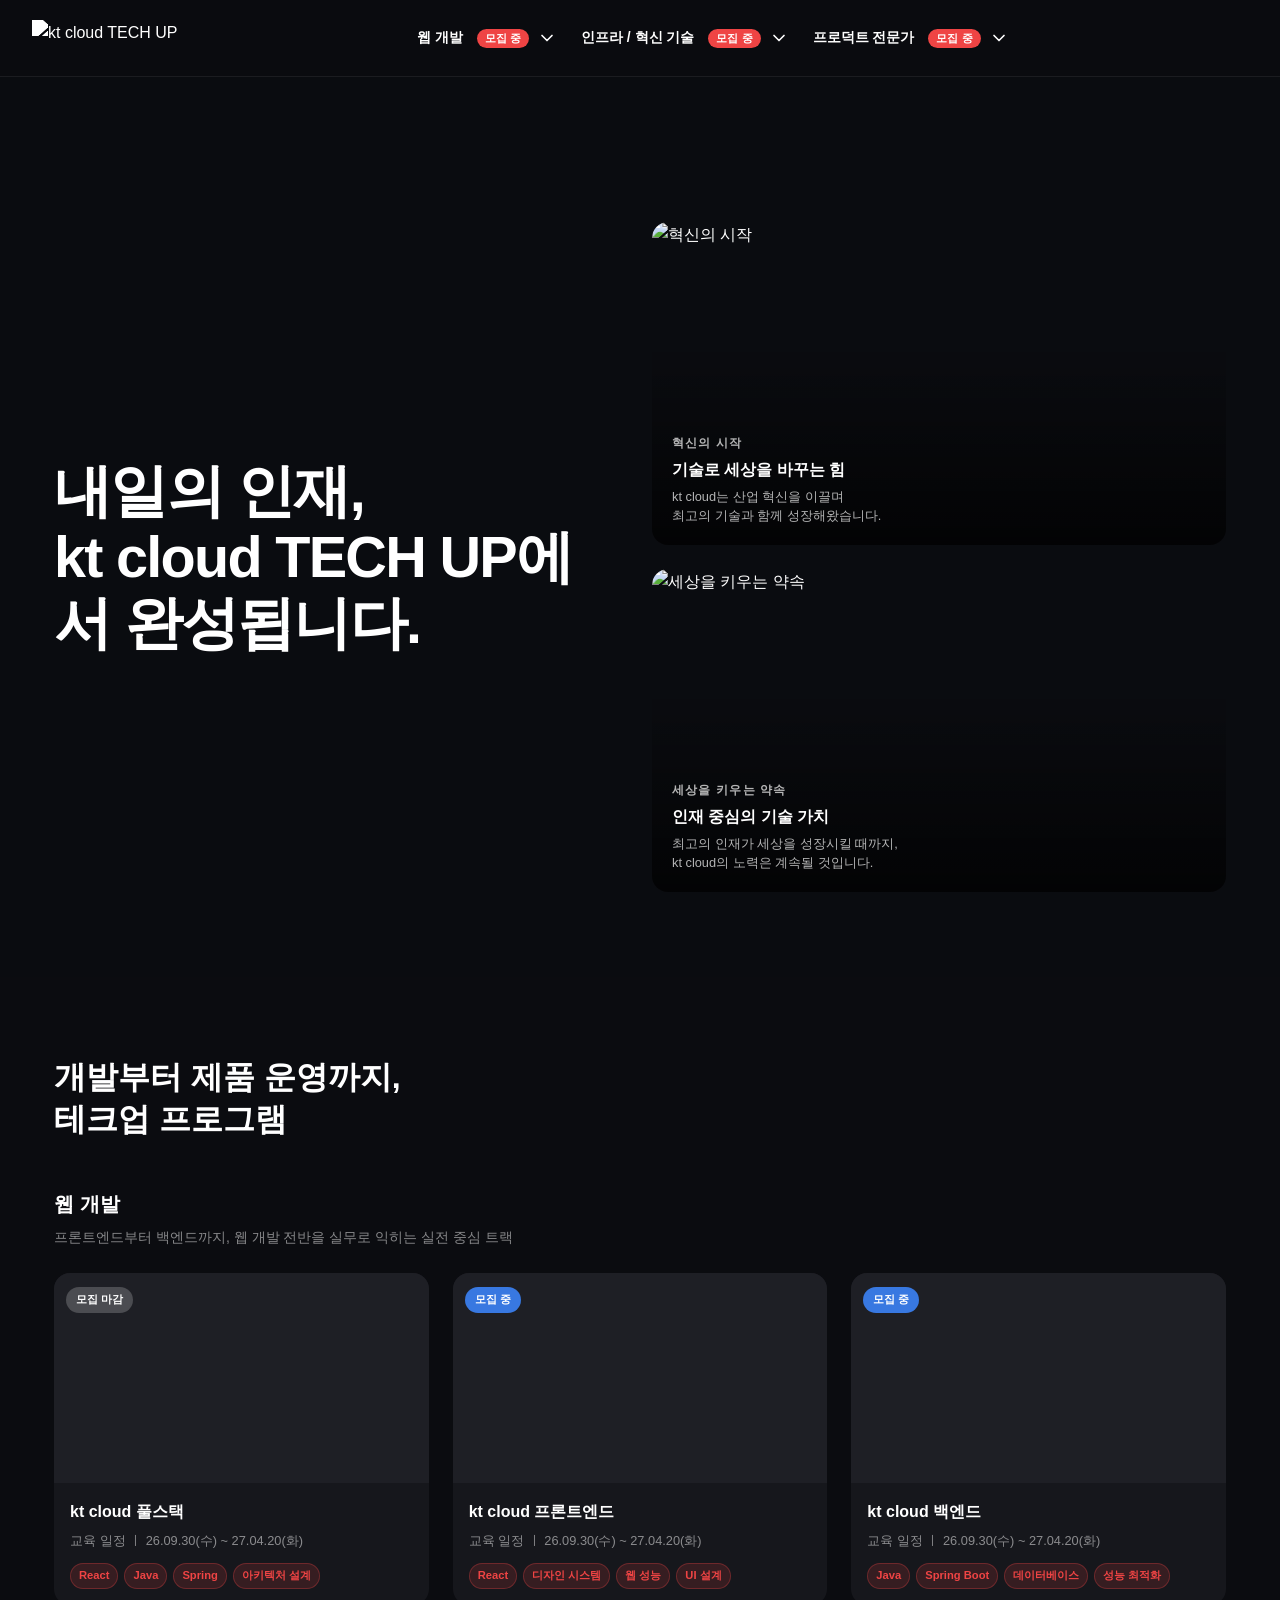
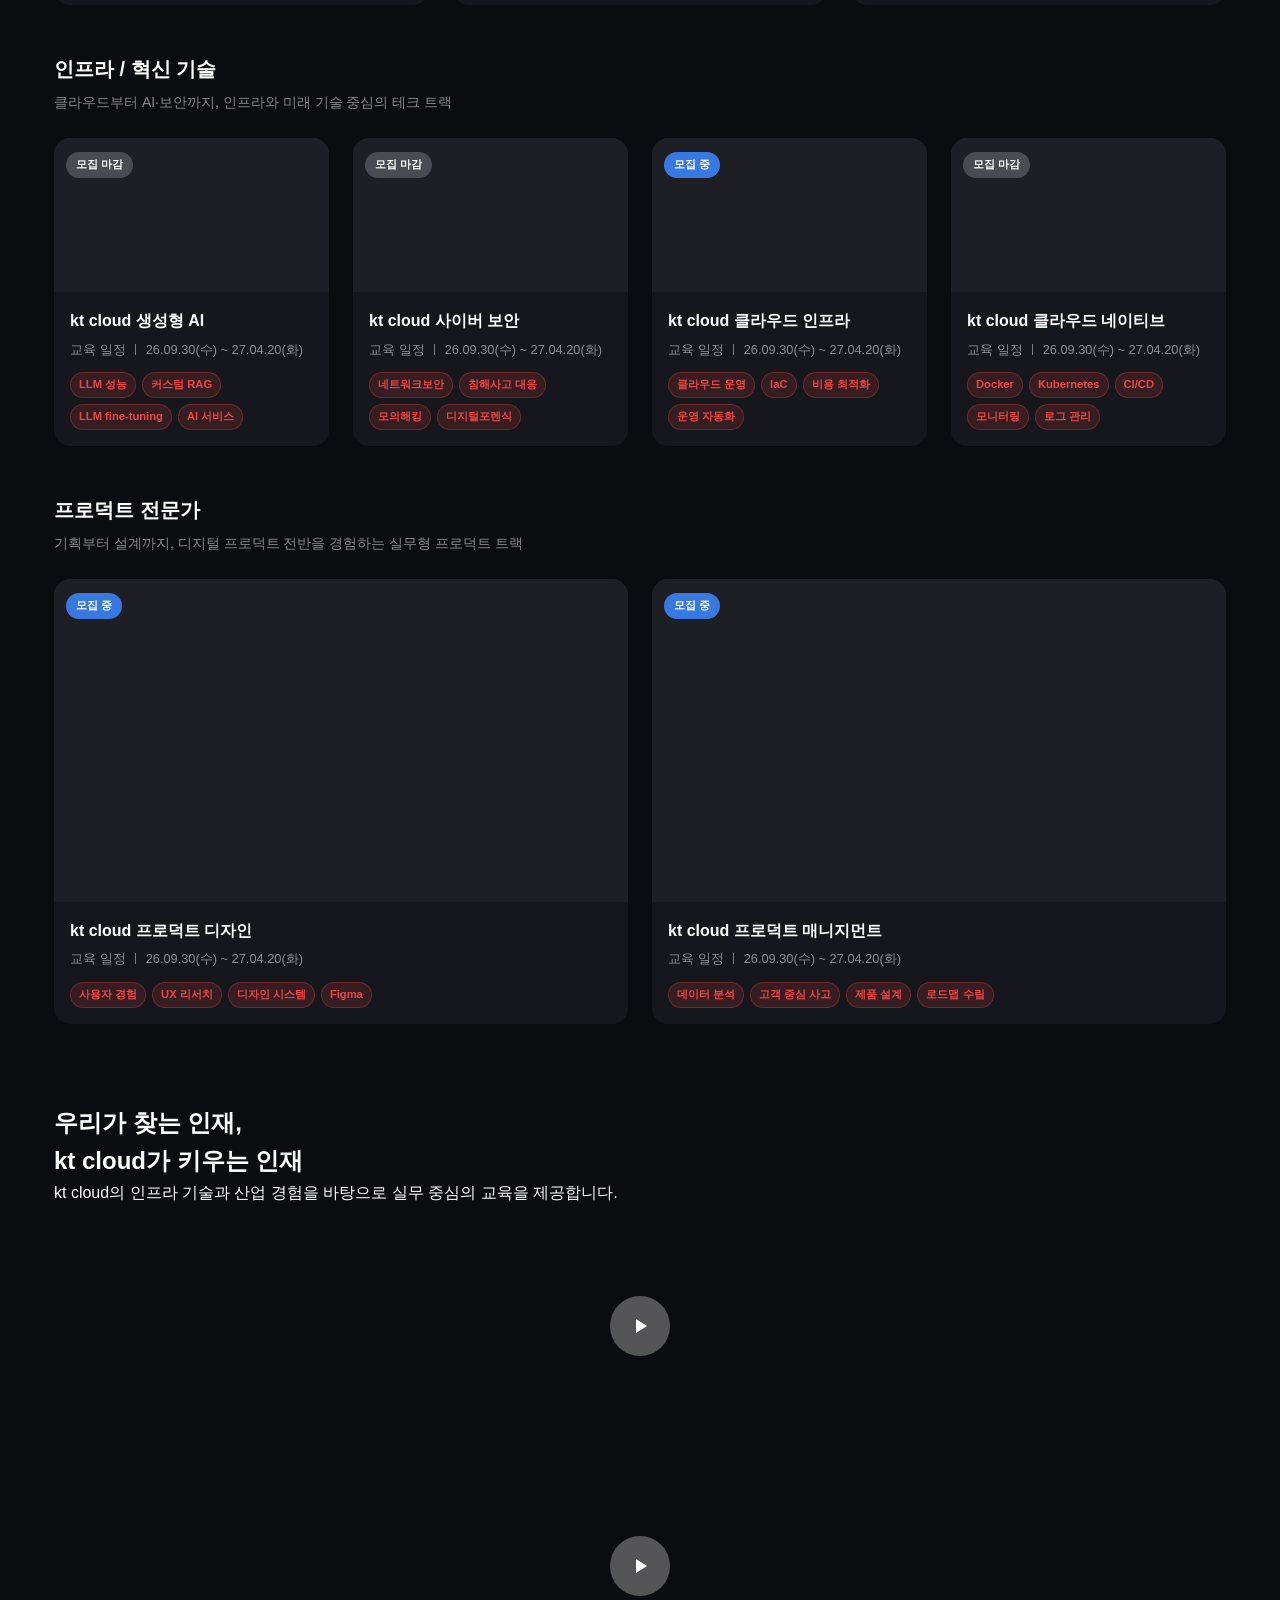
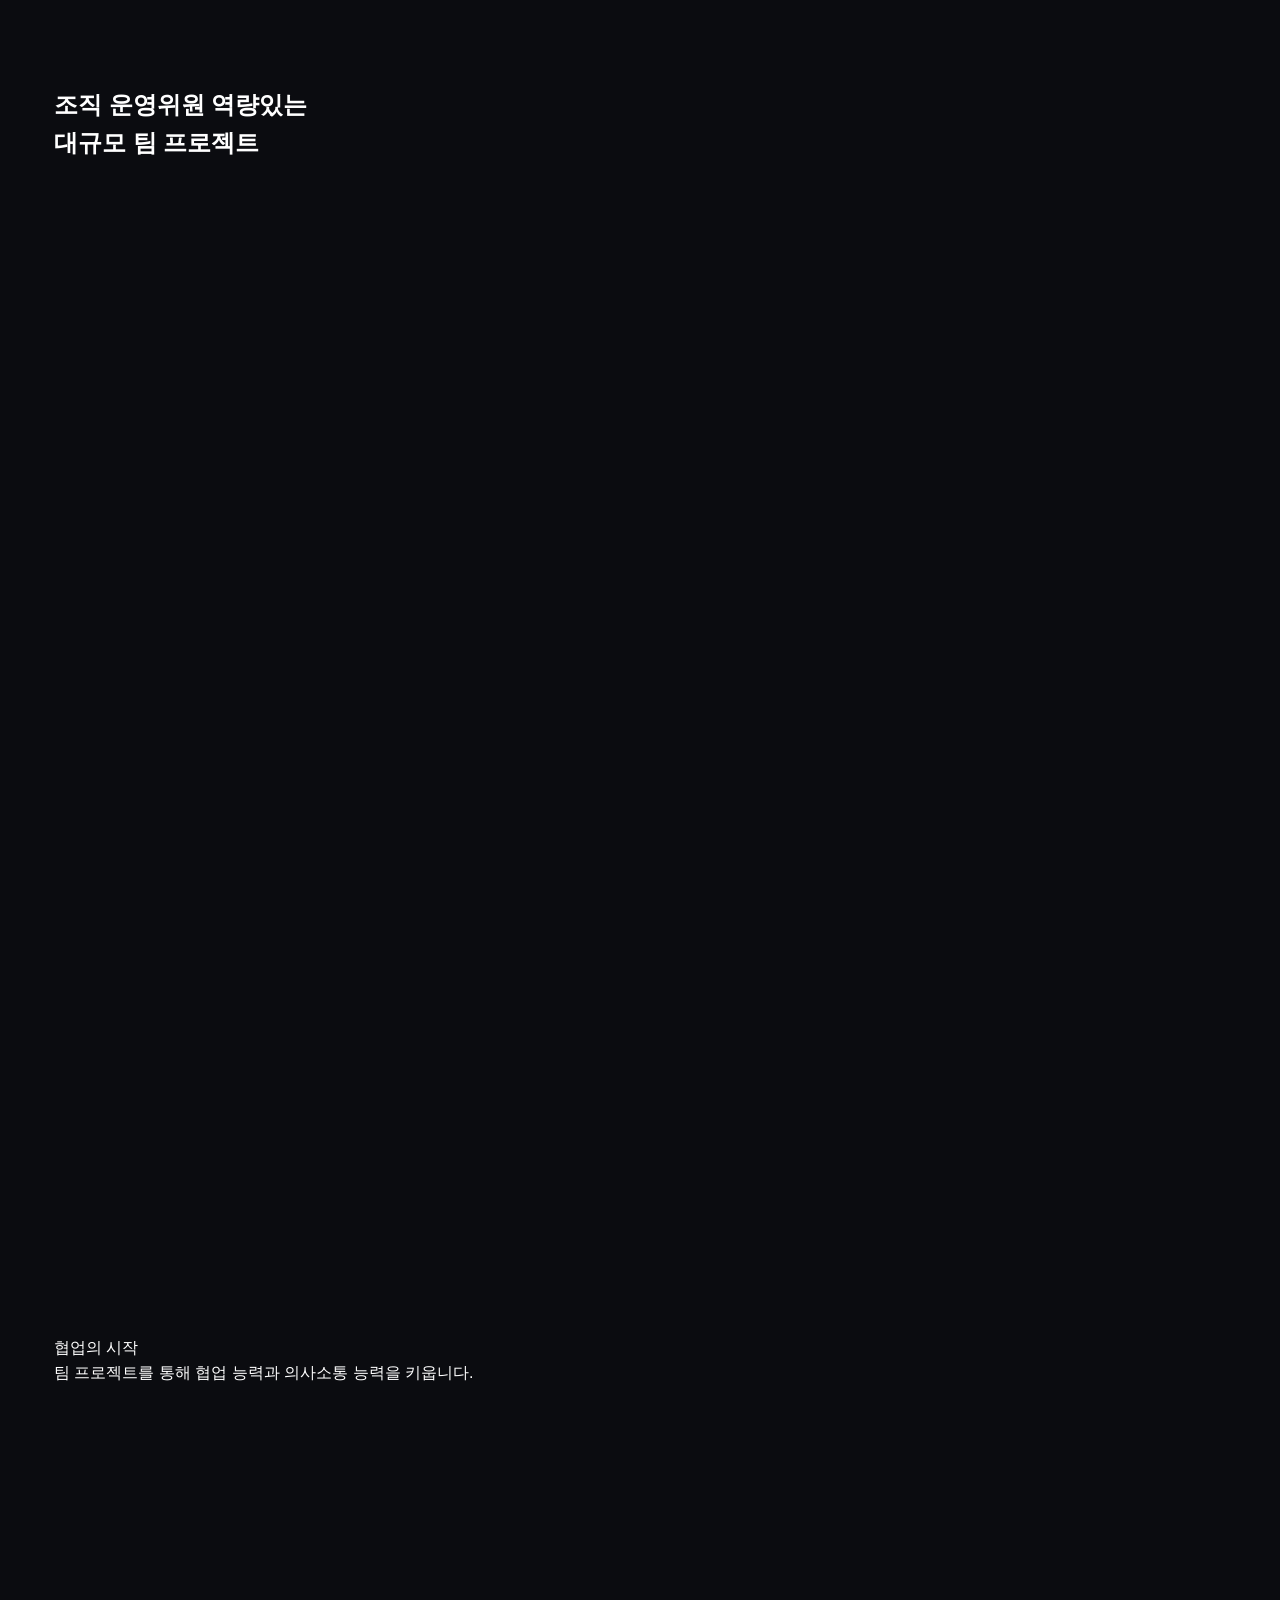
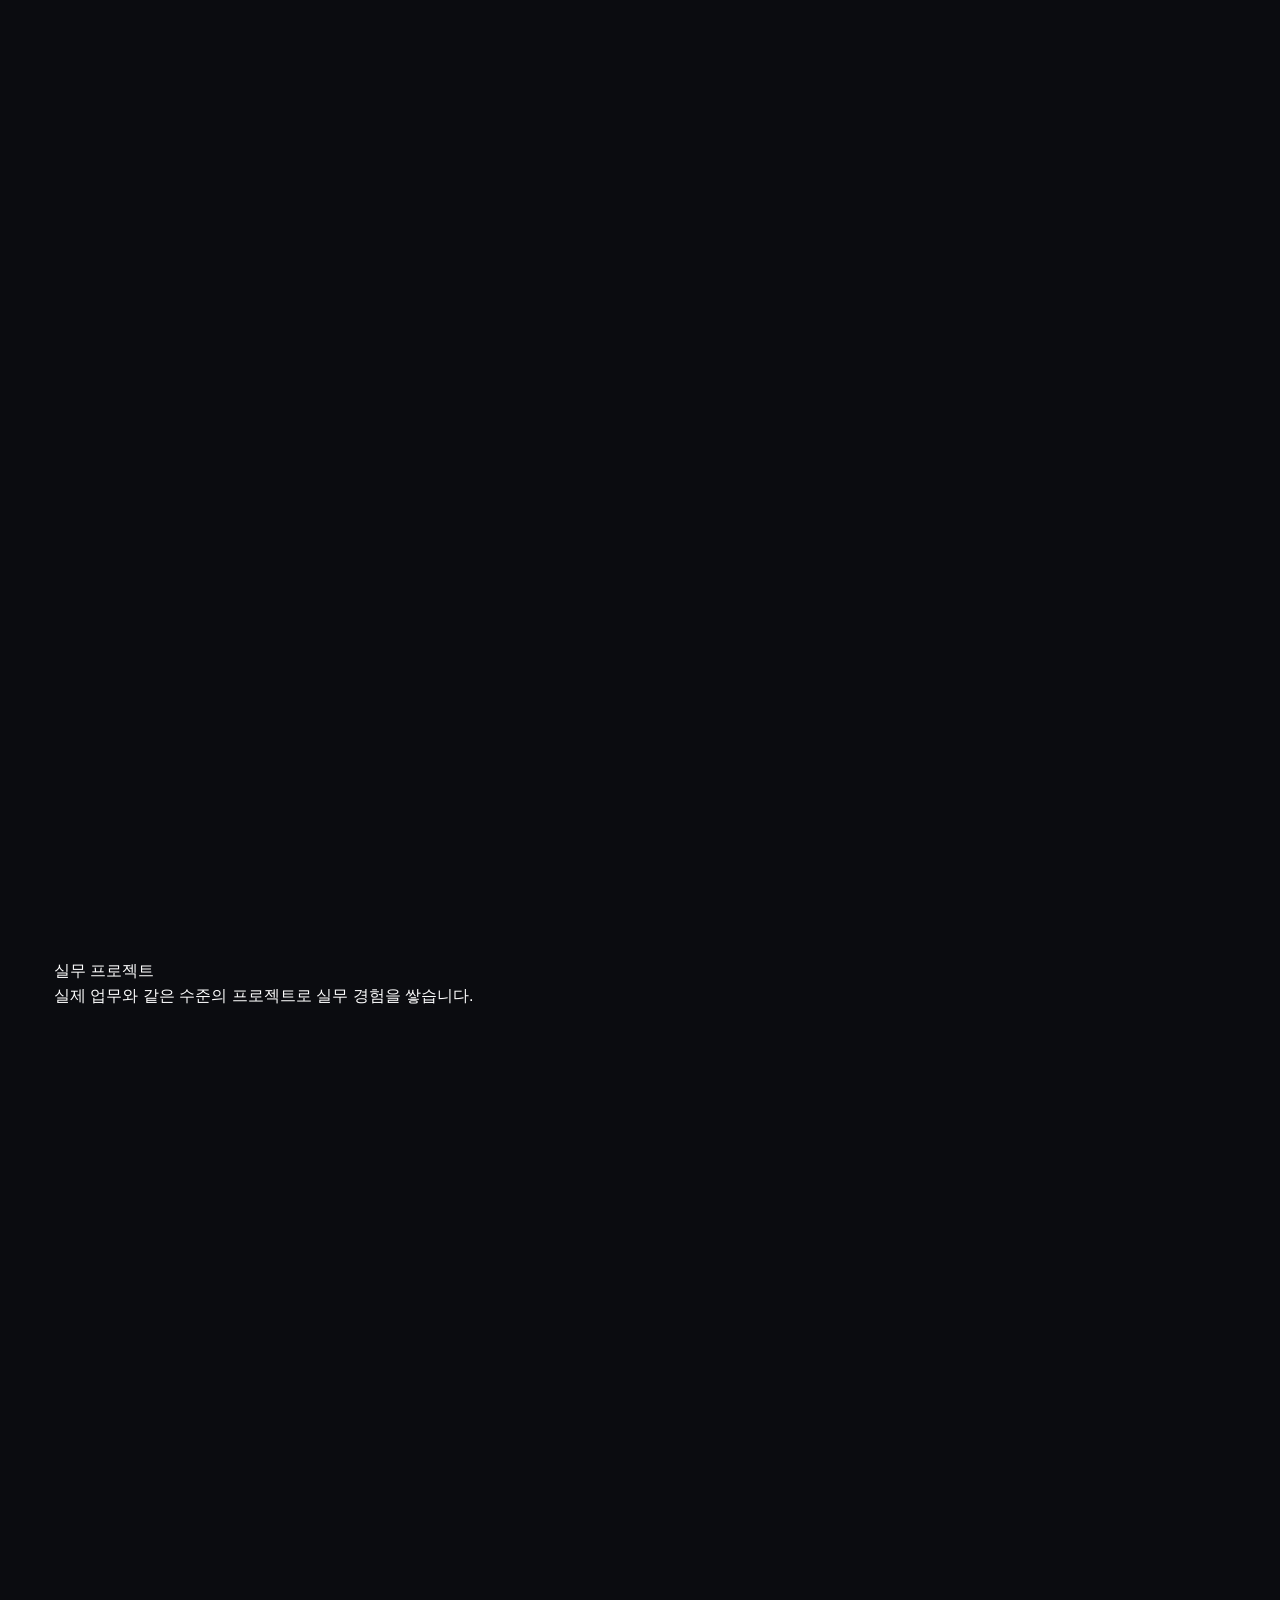
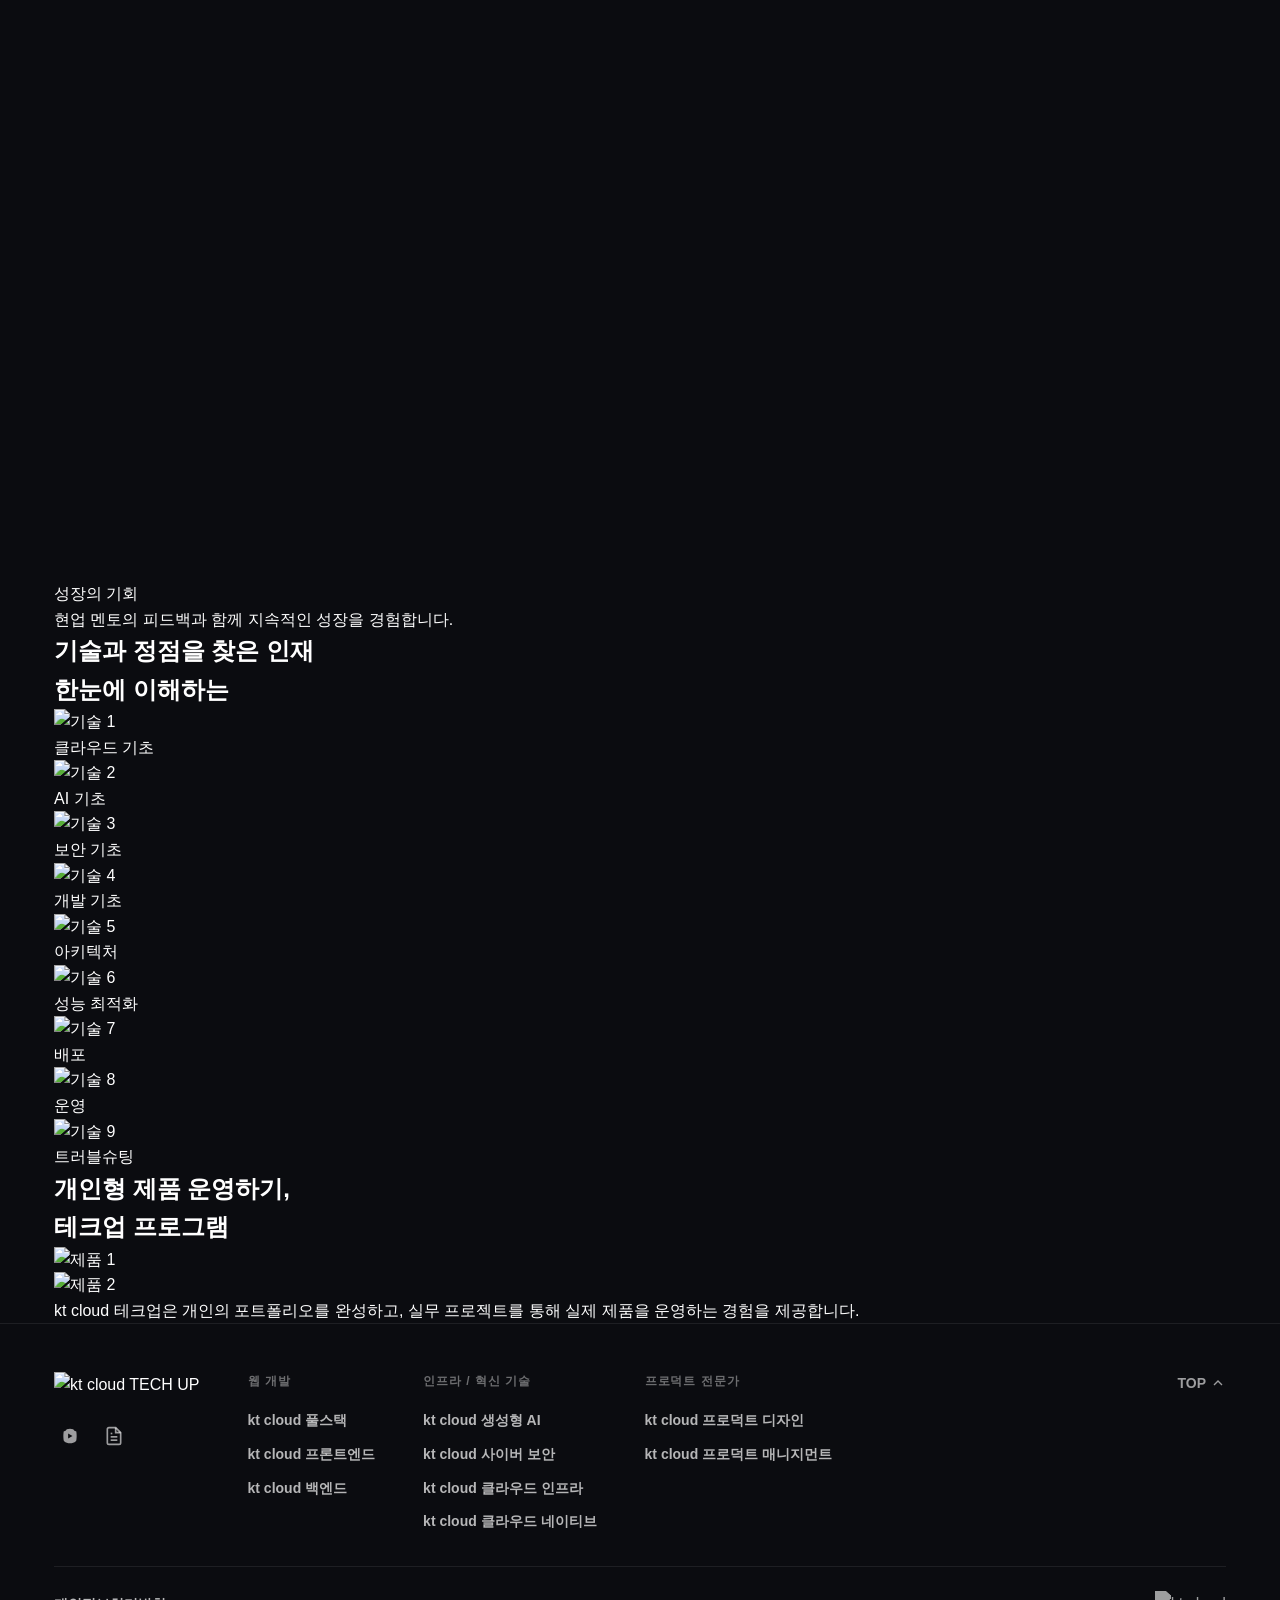
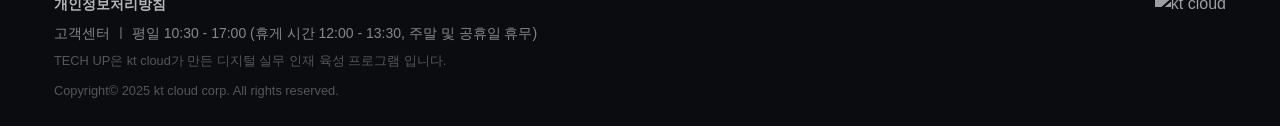
==== commit d12610e7: "fix: 상세 과정 일정 최신화" ====
--- a/index.html
+++ b/index.html
@@ -1,4 +1,4 @@
-<!DOCTYPE html>
+﻿<!DOCTYPE html>
 <html lang="ko">
 <head>
   <meta charset="UTF-8" />
@@ -205,7 +205,7 @@
                     <div class="course-info">
                       <div class="course-info-text">
                         <p class="course-name">kt cloud 풀스택</p>
-                        <p class="course-period">교육 일정 ㅣ 26.03.17(화) ~ 26.10.07(수)</p>
+                        <p class="course-period">교육 일정 ㅣ 26.09.30(수) ~ 27.04.20(화)</p>
                       </div>
                       <div class="badge-container">
                         <span class="tag-badge">React</span>
@@ -284,7 +284,7 @@
                     <div class="course-info">
                       <div class="course-info-text">
                         <p class="course-name">kt cloud 생성형 AI</p>
-                        <p class="course-period">교육 일정 ㅣ 26.06.10(수) ~ 26.12.23(수)</p>
+                        <p class="course-period">교육 일정 ㅣ 26.09.30(수) ~ 27.04.20(화)</p>
                       </div>
                       <div class="badge-container">
                         <span class="tag-badge">LLM 성능</span>
@@ -307,7 +307,7 @@
                     <div class="course-info">
                       <div class="course-info-text">
                         <p class="course-name">kt cloud 사이버 보안</p>
-                        <p class="course-period">교육 일정 ㅣ 26.03.17(화) ~ 26.10.07(수)</p>
+                        <p class="course-period">교육 일정 ㅣ 26.09.30(수) ~ 27.04.20(화)</p>
                       </div>
                       <div class="badge-container">
                         <span class="tag-badge">네트워크보안</span>
@@ -353,7 +353,7 @@
                     <div class="course-info">
                       <div class="course-info-text">
                         <p class="course-name">kt cloud 클라우드 네이티브</p>
-                        <p class="course-period">교육 일정 ㅣ 26.06.10(수) ~ 26.12.23(수)</p>
+                        <p class="course-period">교육 일정 ㅣ 26.09.30(수) ~ 27.04.20(화)</p>
                       </div>
                       <div class="badge-container">
                         <span class="tag-badge">Docker</span>
@@ -423,6 +423,119 @@
                 </div>
               </div>
             </div>
+          </div>
+        </div>
+      </div>
+    </section>
+
+    <!-- ===== 우리가 찾는 인재 ===== -->
+    <section class="section talent-section">
+      <div class="container">
+        <div class="talent-content">
+          <div class="talent-left">
+            <h2>우리가 찾는 인재,<br/>kt cloud가 키우는 인재</h2>
+            <p class="talent-desc">kt cloud의 인프라 기술과 산업 경험을 바탕으로 실무 중심의 교육을 제공합니다.</p>
+          </div>
+          <div class="talent-videos">
+            <div class="video-card">
+              <div class="video-wrapper" style="background-image: url('https://statics.goorm.io/ktcloud-techup/landing/assets/common/techup_talent_1.png'); background-size: cover; background-position: center; height: 240px; display: flex; align-items: center; justify-content: center;">
+                <button class="play-btn" style="width: 60px; height: 60px; border-radius: 50%; background: rgba(255,255,255,0.3); border: none; cursor: pointer; display: flex; align-items: center; justify-content: center;">
+                  <svg width="24" height="24" viewBox="0 0 24 24" fill="white"><path d="M8 5v14l11-7z"/></svg>
+                </button>
+              </div>
+            </div>
+            <div class="video-card">
+              <div class="video-wrapper" style="background-image: url('https://statics.goorm.io/ktcloud-techup/landing/assets/common/techup_talent_2.png'); background-size: cover; background-position: center; height: 240px; display: flex; align-items: center; justify-content: center;">
+                <button class="play-btn" style="width: 60px; height: 60px; border-radius: 50%; background: rgba(255,255,255,0.3); border: none; cursor: pointer; display: flex; align-items: center; justify-content: center;">
+                  <svg width="24" height="24" viewBox="0 0 24 24" fill="white"><path d="M8 5v14l11-7z"/></svg>
+                </button>
+              </div>
+            </div>
+          </div>
+        </div>
+      </div>
+    </section>
+
+    <!-- ===== 조직 운영위원 ===== -->
+    <section class="section organization-section">
+      <div class="container">
+        <h2>조직 운영위원 역량있는<br/>대규모 팀 프로젝트</h2>
+        <div class="org-grid">
+          <div class="org-card">
+            <div class="org-icon" style="background-image: url('https://statics.goorm.io/ktcloud-techup/landing/assets/common/techup_org_1.png'); width: 100%; aspect-ratio: 1; background-size: cover; background-position: center;"></div>
+            <p class="org-title">협업의 시작</p>
+            <p class="org-desc">팀 프로젝트를 통해 협업 능력과 의사소통 능력을 키웁니다.</p>
+          </div>
+          <div class="org-card">
+            <div class="org-icon" style="background-image: url('https://statics.goorm.io/ktcloud-techup/landing/assets/common/techup_org_2.png'); width: 100%; aspect-ratio: 1; background-size: cover; background-position: center;"></div>
+            <p class="org-title">실무 프로젝트</p>
+            <p class="org-desc">실제 업무와 같은 수준의 프로젝트로 실무 경험을 쌓습니다.</p>
+          </div>
+          <div class="org-card">
+            <div class="org-icon" style="background-image: url('https://statics.goorm.io/ktcloud-techup/landing/assets/common/techup_org_3.png'); width: 100%; aspect-ratio: 1; background-size: cover; background-position: center;"></div>
+            <p class="org-title">성장의 기회</p>
+            <p class="org-desc">현업 멘토의 피드백과 함께 지속적인 성장을 경험합니다.</p>
+          </div>
+        </div>
+      </div>
+    </section>
+
+    <!-- ===== 기술과 정점 ===== -->
+    <section class="section skill-section">
+      <div class="container">
+        <h2>기술과 정점을 찾은 인재<br/>한눈에 이해하는</h2>
+        <div class="skill-grid">
+          <div class="skill-card">
+            <img src="https://statics.goorm.io/ktcloud-techup/landing/assets/common/techup_skill_1.png" alt="기술 1"/>
+            <p>클라우드 기초</p>
+          </div>
+          <div class="skill-card">
+            <img src="https://statics.goorm.io/ktcloud-techup/landing/assets/common/techup_skill_2.png" alt="기술 2"/>
+            <p>AI 기초</p>
+          </div>
+          <div class="skill-card">
+            <img src="https://statics.goorm.io/ktcloud-techup/landing/assets/common/techup_skill_3.png" alt="기술 3"/>
+            <p>보안 기초</p>
+          </div>
+          <div class="skill-card">
+            <img src="https://statics.goorm.io/ktcloud-techup/landing/assets/common/techup_skill_4.png" alt="기술 4"/>
+            <p>개발 기초</p>
+          </div>
+          <div class="skill-card">
+            <img src="https://statics.goorm.io/ktcloud-techup/landing/assets/common/techup_skill_5.png" alt="기술 5"/>
+            <p>아키텍처</p>
+          </div>
+          <div class="skill-card">
+            <img src="https://statics.goorm.io/ktcloud-techup/landing/assets/common/techup_skill_6.png" alt="기술 6"/>
+            <p>성능 최적화</p>
+          </div>
+          <div class="skill-card">
+            <img src="https://statics.goorm.io/ktcloud-techup/landing/assets/common/techup_skill_7.png" alt="기술 7"/>
+            <p>배포</p>
+          </div>
+          <div class="skill-card">
+            <img src="https://statics.goorm.io/ktcloud-techup/landing/assets/common/techup_skill_8.png" alt="기술 8"/>
+            <p>운영</p>
+          </div>
+          <div class="skill-card">
+            <img src="https://statics.goorm.io/ktcloud-techup/landing/assets/common/techup_skill_9.png" alt="기술 9"/>
+            <p>트러블슈팅</p>
+          </div>
+        </div>
+      </div>
+    </section>
+
+    <!-- ===== 개인형 제품 운영 ===== -->
+    <section class="section product-section">
+      <div class="container">
+        <h2>개인형 제품 운영하기,<br/>테크업 프로그램</h2>
+        <div class="product-content">
+          <div class="product-images">
+            <img src="https://statics.goorm.io/ktcloud-techup/landing/assets/common/techup_product_1.png" alt="제품 1"/>
+            <img src="https://statics.goorm.io/ktcloud-techup/landing/assets/common/techup_product_2.png" alt="제품 2"/>
+          </div>
+          <div class="product-info">
+            <p>kt cloud 테크업은 개인의 포트폴리오를 완성하고, 실무 프로젝트를 통해 실제 제품을 운영하는 경험을 제공합니다.</p>
           </div>
         </div>
       </div>
@@ -502,35 +615,6 @@
       var el = document.getElementById(id);
       if (el) el.classList.toggle('open');
     }
-
-    // 헤더 메뉴 hover 시 표시 + 지연 닫기
-    document.addEventListener('DOMContentLoaded', function() {
-      const menuItems = document.querySelectorAll('.header-menu-item');
-      
-      menuItems.forEach(item => {
-        const btn = item.querySelector('.header-menu-btn');
-        const dropdown = item.querySelector('.header-dropdown');
-        
-        if (!btn || !dropdown) return;
-        
-        let closeTimer = null;
-        
-        // 메뉴 항목에 호버 진입: 메뉴 표시 + 타이머 취소
-        item.addEventListener('mouseenter', function() {
-          if (closeTimer) clearTimeout(closeTimer);
-          dropdown.classList.add('open');
-          btn.classList.add('open');
-        });
-        
-        // 메뉴 항목에서 호버 이탈: 1초 후 메뉴 숨김
-        item.addEventListener('mouseleave', function() {
-          closeTimer = setTimeout(function() {
-            dropdown.classList.remove('open');
-            btn.classList.remove('open');
-          }, 1000);
-        });
-      });
-    });
   </script>
 </body>
-</html>+</html>
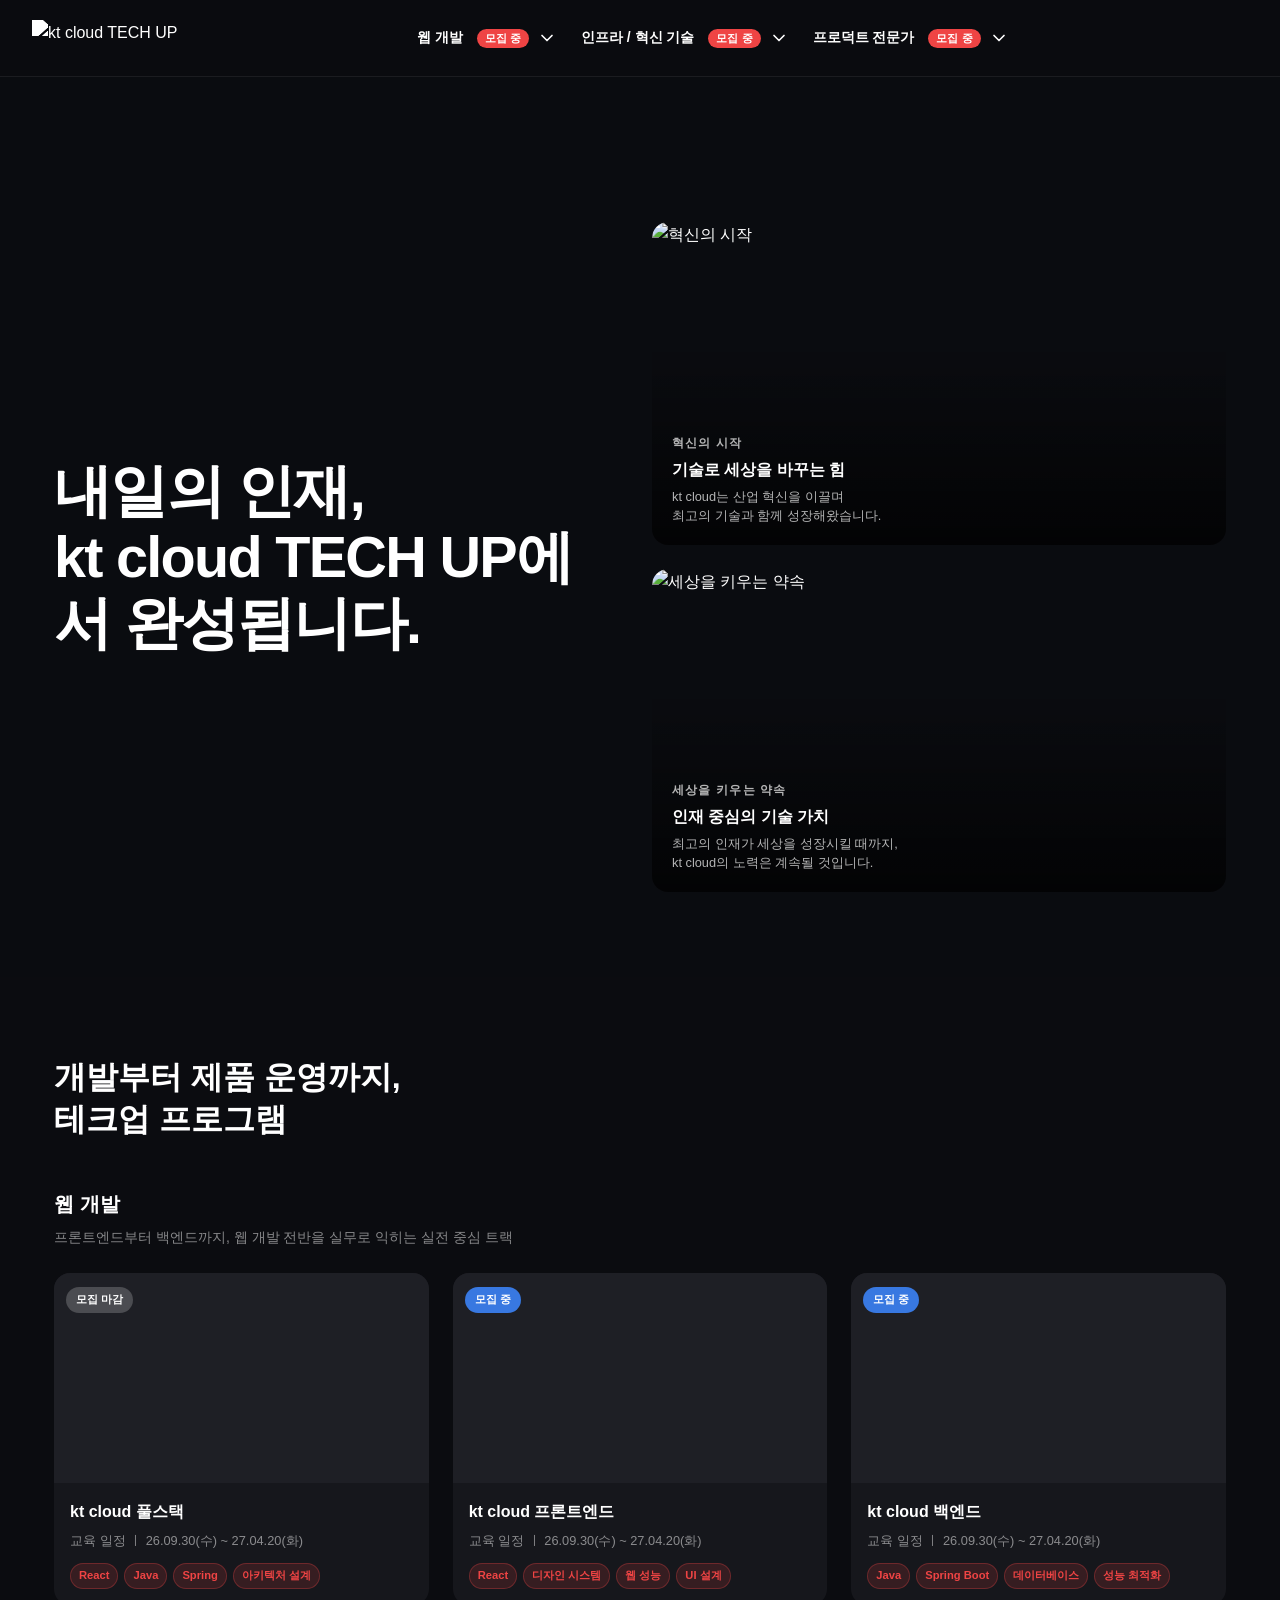
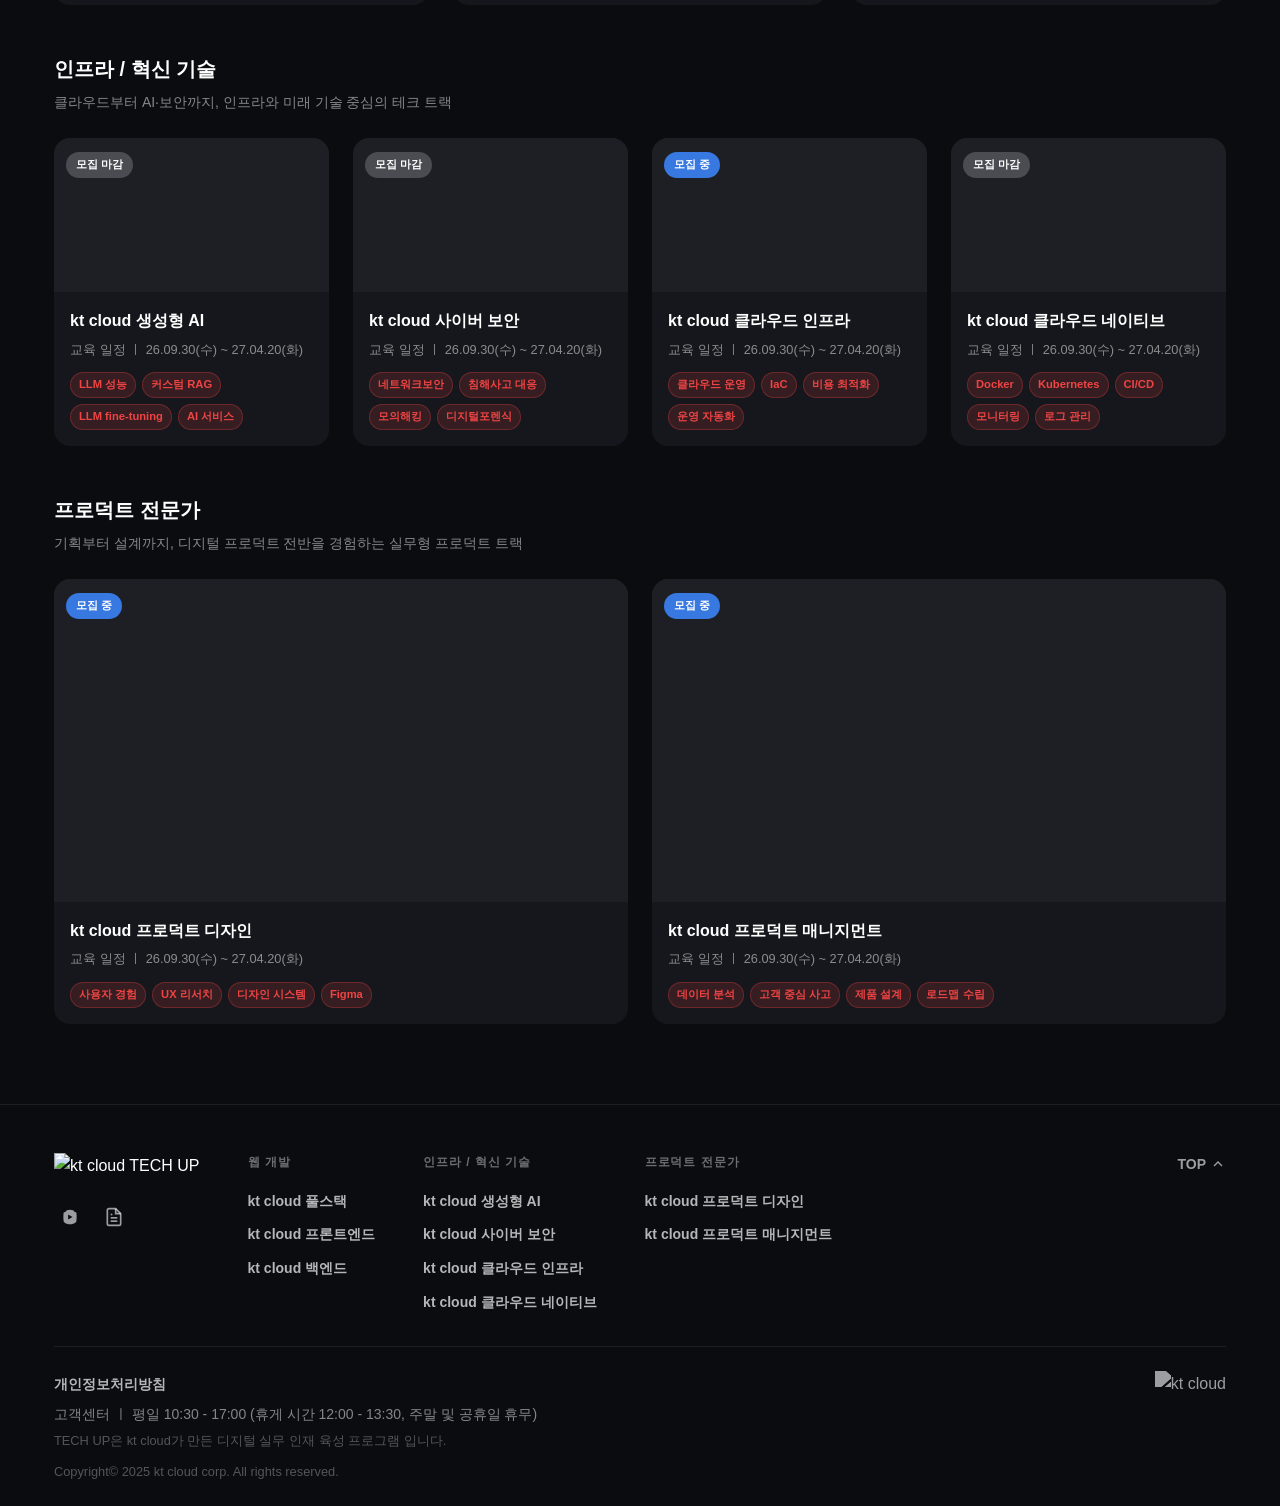
==== commit 68a45486: "fix: 상세 과정 일정 최신화" ====
--- a/index.html
+++ b/index.html
@@ -427,119 +427,6 @@
         </div>
       </div>
     </section>
-
-    <!-- ===== 우리가 찾는 인재 ===== -->
-    <section class="section talent-section">
-      <div class="container">
-        <div class="talent-content">
-          <div class="talent-left">
-            <h2>우리가 찾는 인재,<br/>kt cloud가 키우는 인재</h2>
-            <p class="talent-desc">kt cloud의 인프라 기술과 산업 경험을 바탕으로 실무 중심의 교육을 제공합니다.</p>
-          </div>
-          <div class="talent-videos">
-            <div class="video-card">
-              <div class="video-wrapper" style="background-image: url('https://statics.goorm.io/ktcloud-techup/landing/assets/common/techup_talent_1.png'); background-size: cover; background-position: center; height: 240px; display: flex; align-items: center; justify-content: center;">
-                <button class="play-btn" style="width: 60px; height: 60px; border-radius: 50%; background: rgba(255,255,255,0.3); border: none; cursor: pointer; display: flex; align-items: center; justify-content: center;">
-                  <svg width="24" height="24" viewBox="0 0 24 24" fill="white"><path d="M8 5v14l11-7z"/></svg>
-                </button>
-              </div>
-            </div>
-            <div class="video-card">
-              <div class="video-wrapper" style="background-image: url('https://statics.goorm.io/ktcloud-techup/landing/assets/common/techup_talent_2.png'); background-size: cover; background-position: center; height: 240px; display: flex; align-items: center; justify-content: center;">
-                <button class="play-btn" style="width: 60px; height: 60px; border-radius: 50%; background: rgba(255,255,255,0.3); border: none; cursor: pointer; display: flex; align-items: center; justify-content: center;">
-                  <svg width="24" height="24" viewBox="0 0 24 24" fill="white"><path d="M8 5v14l11-7z"/></svg>
-                </button>
-              </div>
-            </div>
-          </div>
-        </div>
-      </div>
-    </section>
-
-    <!-- ===== 조직 운영위원 ===== -->
-    <section class="section organization-section">
-      <div class="container">
-        <h2>조직 운영위원 역량있는<br/>대규모 팀 프로젝트</h2>
-        <div class="org-grid">
-          <div class="org-card">
-            <div class="org-icon" style="background-image: url('https://statics.goorm.io/ktcloud-techup/landing/assets/common/techup_org_1.png'); width: 100%; aspect-ratio: 1; background-size: cover; background-position: center;"></div>
-            <p class="org-title">협업의 시작</p>
-            <p class="org-desc">팀 프로젝트를 통해 협업 능력과 의사소통 능력을 키웁니다.</p>
-          </div>
-          <div class="org-card">
-            <div class="org-icon" style="background-image: url('https://statics.goorm.io/ktcloud-techup/landing/assets/common/techup_org_2.png'); width: 100%; aspect-ratio: 1; background-size: cover; background-position: center;"></div>
-            <p class="org-title">실무 프로젝트</p>
-            <p class="org-desc">실제 업무와 같은 수준의 프로젝트로 실무 경험을 쌓습니다.</p>
-          </div>
-          <div class="org-card">
-            <div class="org-icon" style="background-image: url('https://statics.goorm.io/ktcloud-techup/landing/assets/common/techup_org_3.png'); width: 100%; aspect-ratio: 1; background-size: cover; background-position: center;"></div>
-            <p class="org-title">성장의 기회</p>
-            <p class="org-desc">현업 멘토의 피드백과 함께 지속적인 성장을 경험합니다.</p>
-          </div>
-        </div>
-      </div>
-    </section>
-
-    <!-- ===== 기술과 정점 ===== -->
-    <section class="section skill-section">
-      <div class="container">
-        <h2>기술과 정점을 찾은 인재<br/>한눈에 이해하는</h2>
-        <div class="skill-grid">
-          <div class="skill-card">
-            <img src="https://statics.goorm.io/ktcloud-techup/landing/assets/common/techup_skill_1.png" alt="기술 1"/>
-            <p>클라우드 기초</p>
-          </div>
-          <div class="skill-card">
-            <img src="https://statics.goorm.io/ktcloud-techup/landing/assets/common/techup_skill_2.png" alt="기술 2"/>
-            <p>AI 기초</p>
-          </div>
-          <div class="skill-card">
-            <img src="https://statics.goorm.io/ktcloud-techup/landing/assets/common/techup_skill_3.png" alt="기술 3"/>
-            <p>보안 기초</p>
-          </div>
-          <div class="skill-card">
-            <img src="https://statics.goorm.io/ktcloud-techup/landing/assets/common/techup_skill_4.png" alt="기술 4"/>
-            <p>개발 기초</p>
-          </div>
-          <div class="skill-card">
-            <img src="https://statics.goorm.io/ktcloud-techup/landing/assets/common/techup_skill_5.png" alt="기술 5"/>
-            <p>아키텍처</p>
-          </div>
-          <div class="skill-card">
-            <img src="https://statics.goorm.io/ktcloud-techup/landing/assets/common/techup_skill_6.png" alt="기술 6"/>
-            <p>성능 최적화</p>
-          </div>
-          <div class="skill-card">
-            <img src="https://statics.goorm.io/ktcloud-techup/landing/assets/common/techup_skill_7.png" alt="기술 7"/>
-            <p>배포</p>
-          </div>
-          <div class="skill-card">
-            <img src="https://statics.goorm.io/ktcloud-techup/landing/assets/common/techup_skill_8.png" alt="기술 8"/>
-            <p>운영</p>
-          </div>
-          <div class="skill-card">
-            <img src="https://statics.goorm.io/ktcloud-techup/landing/assets/common/techup_skill_9.png" alt="기술 9"/>
-            <p>트러블슈팅</p>
-          </div>
-        </div>
-      </div>
-    </section>
-
-    <!-- ===== 개인형 제품 운영 ===== -->
-    <section class="section product-section">
-      <div class="container">
-        <h2>개인형 제품 운영하기,<br/>테크업 프로그램</h2>
-        <div class="product-content">
-          <div class="product-images">
-            <img src="https://statics.goorm.io/ktcloud-techup/landing/assets/common/techup_product_1.png" alt="제품 1"/>
-            <img src="https://statics.goorm.io/ktcloud-techup/landing/assets/common/techup_product_2.png" alt="제품 2"/>
-          </div>
-          <div class="product-info">
-            <p>kt cloud 테크업은 개인의 포트폴리오를 완성하고, 실무 프로젝트를 통해 실제 제품을 운영하는 경험을 제공합니다.</p>
-          </div>
-        </div>
-      </div>
-    </section>
   </main>
 
   <!-- ===== FOOTER ===== -->
@@ -615,6 +502,35 @@
       var el = document.getElementById(id);
       if (el) el.classList.toggle('open');
     }
+
+    // 헤더 메뉴 hover 시 표시 + 지연 닫기
+    document.addEventListener('DOMContentLoaded', function() {
+      const menuItems = document.querySelectorAll('.header-menu-item');
+      
+      menuItems.forEach(item => {
+        const btn = item.querySelector('.header-menu-btn');
+        const dropdown = item.querySelector('.header-dropdown');
+        
+        if (!btn || !dropdown) return;
+        
+        let closeTimer = null;
+        
+        // 메뉴 항목에 호버 진입: 메뉴 표시 + 타이머 취소
+        item.addEventListener('mouseenter', function() {
+          if (closeTimer) clearTimeout(closeTimer);
+          dropdown.classList.add('open');
+          btn.classList.add('open');
+        });
+        
+        // 메뉴 항목에서 호버 이탈: 1초 후 메뉴 숨김
+        item.addEventListener('mouseleave', function() {
+          closeTimer = setTimeout(function() {
+            dropdown.classList.remove('open');
+            btn.classList.remove('open');
+          }, 1000);
+        });
+      });
+    });
   </script>
 </body>
 </html>
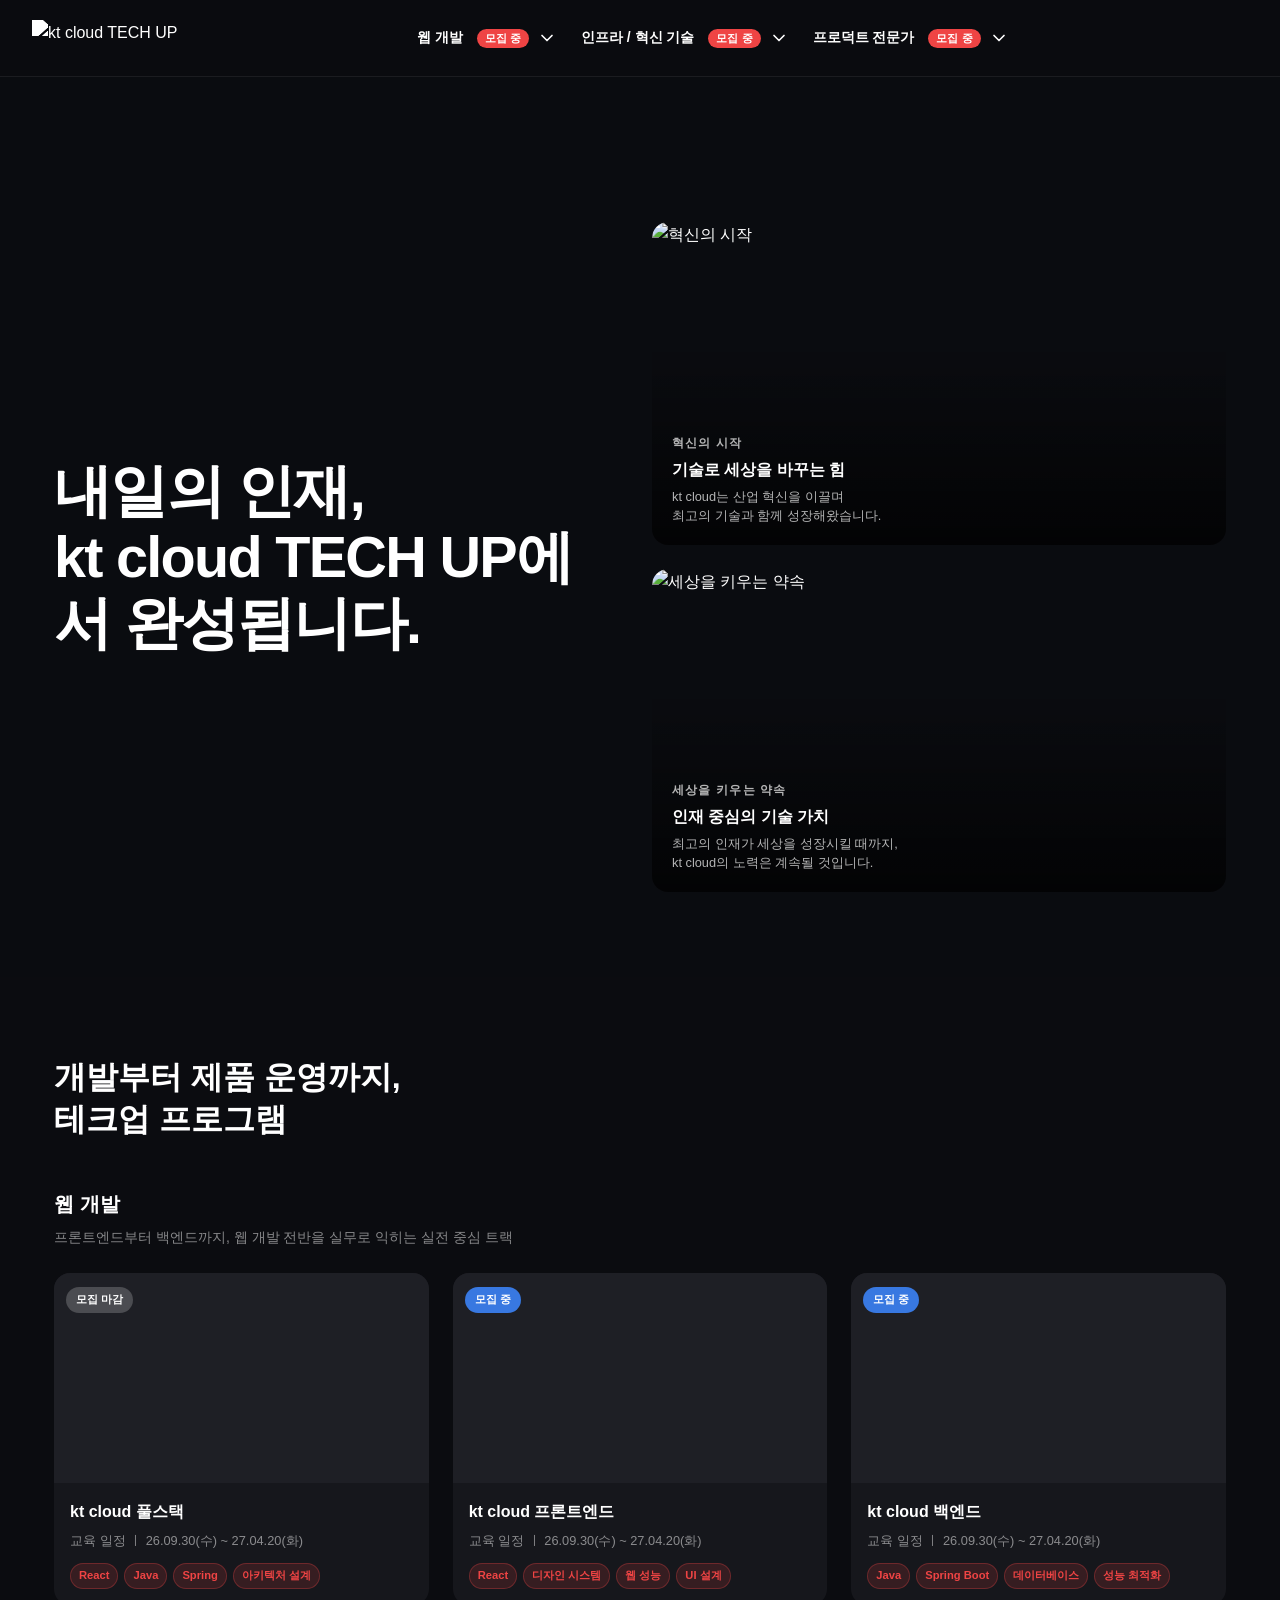
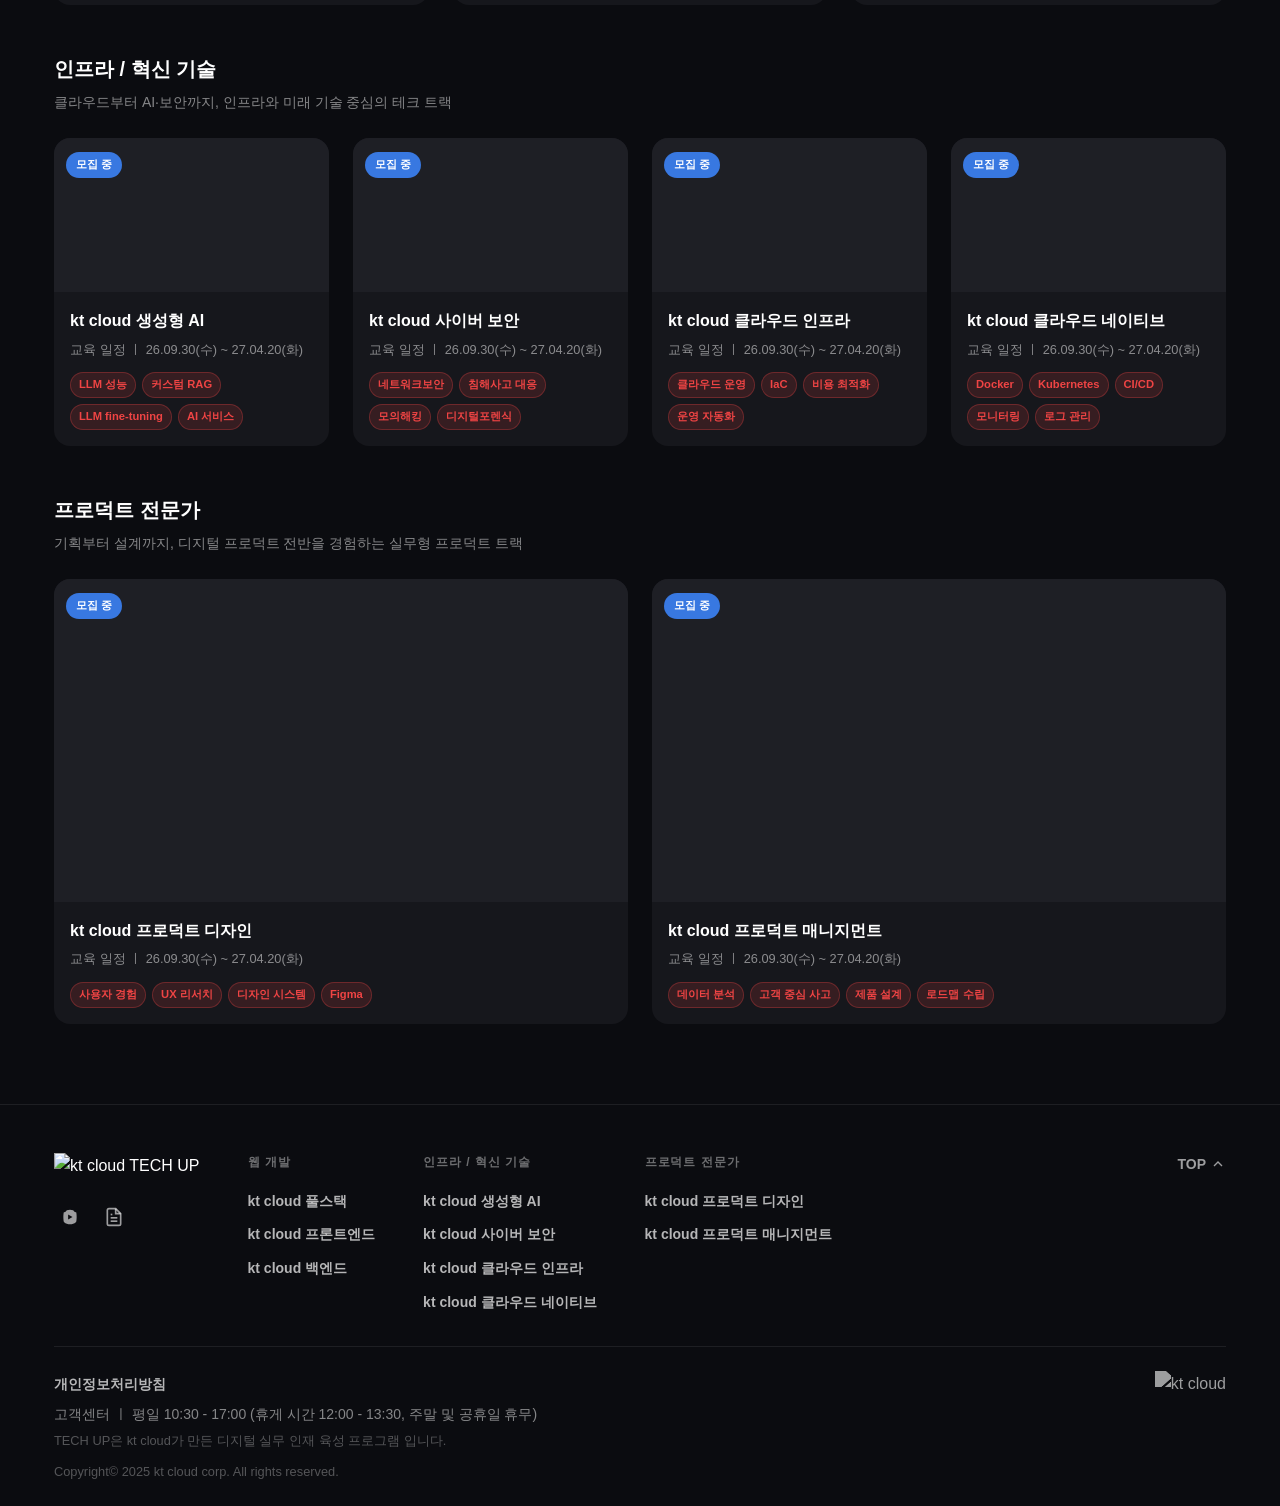
==== commit 55d153ff: "fix: 모집 상태를 모집 중으로 변경 Co-authored-by: Copilot App <223556219+Copilot@users.noreply.github.com>" ====
--- a/index.html
+++ b/index.html
@@ -278,7 +278,7 @@
                 <div class="course-card">
                   <a href="gen-ai/" class="course-link">
                     <div class="course-thumb">
-                      <span class="course-status-badge"><span class="close-badge">모집 마감</span></span>
+                      <span class="course-status-badge"><span class="open-badge">모집 중</span></span>
                       <img class="course-image" src="https://statics.goorm.io/ktcloud-techup/landing/assets/course/gen-ai/techup_thumb_gen-ai.png" alt="kt cloud 생성형 AI" loading="lazy" onerror="this.src='/assets/img-default.png'" />
                     </div>
                     <div class="course-info">
@@ -301,7 +301,7 @@
                 <div class="course-card">
                   <a href="cybersecurity/" class="course-link">
                     <div class="course-thumb">
-                      <span class="course-status-badge"><span class="close-badge">모집 마감</span></span>
+                      <span class="course-status-badge"><span class="open-badge">모집 중</span></span>
                       <img class="course-image" src="https://statics.goorm.io/ktcloud-techup/landing/assets/course/cybersecurity/techup_thumb_cybersecurity.png" alt="kt cloud 사이버 보안" loading="lazy" onerror="this.src='/assets/img-default.png'" />
                     </div>
                     <div class="course-info">
@@ -347,7 +347,7 @@
                 <div class="course-card">
                   <a href="cloud-native/" class="course-link">
                     <div class="course-thumb">
-                      <span class="course-status-badge"><span class="close-badge">모집 마감</span></span>
+                      <span class="course-status-badge"><span class="open-badge">모집 중</span></span>
                       <img class="course-image" src="https://statics.goorm.io/ktcloud-techup/landing/assets/course/cloud-native/techup_thumb_cloud-native.png" alt="kt cloud 클라우드 네이티브" loading="lazy" onerror="this.src='/assets/img-default.png'" />
                     </div>
                     <div class="course-info">
@@ -534,3 +534,4 @@
   </script>
 </body>
 </html>
+
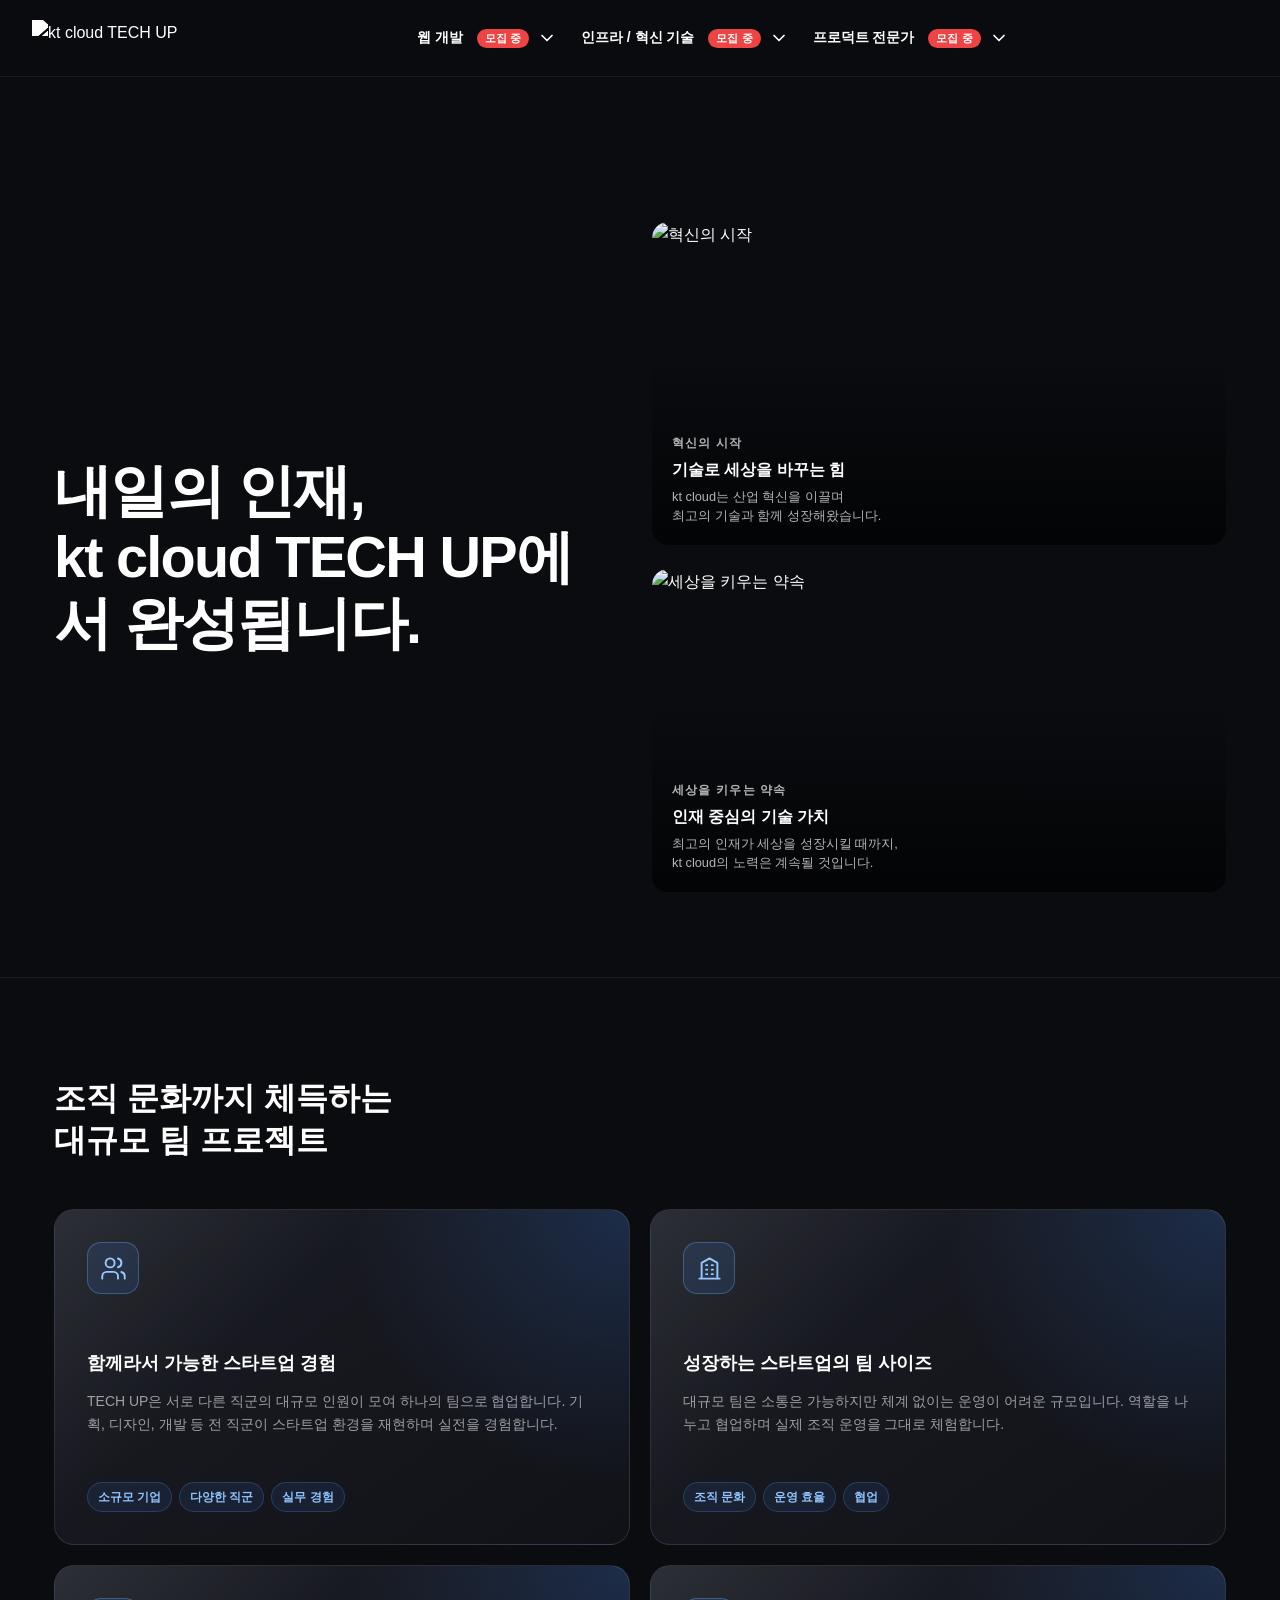
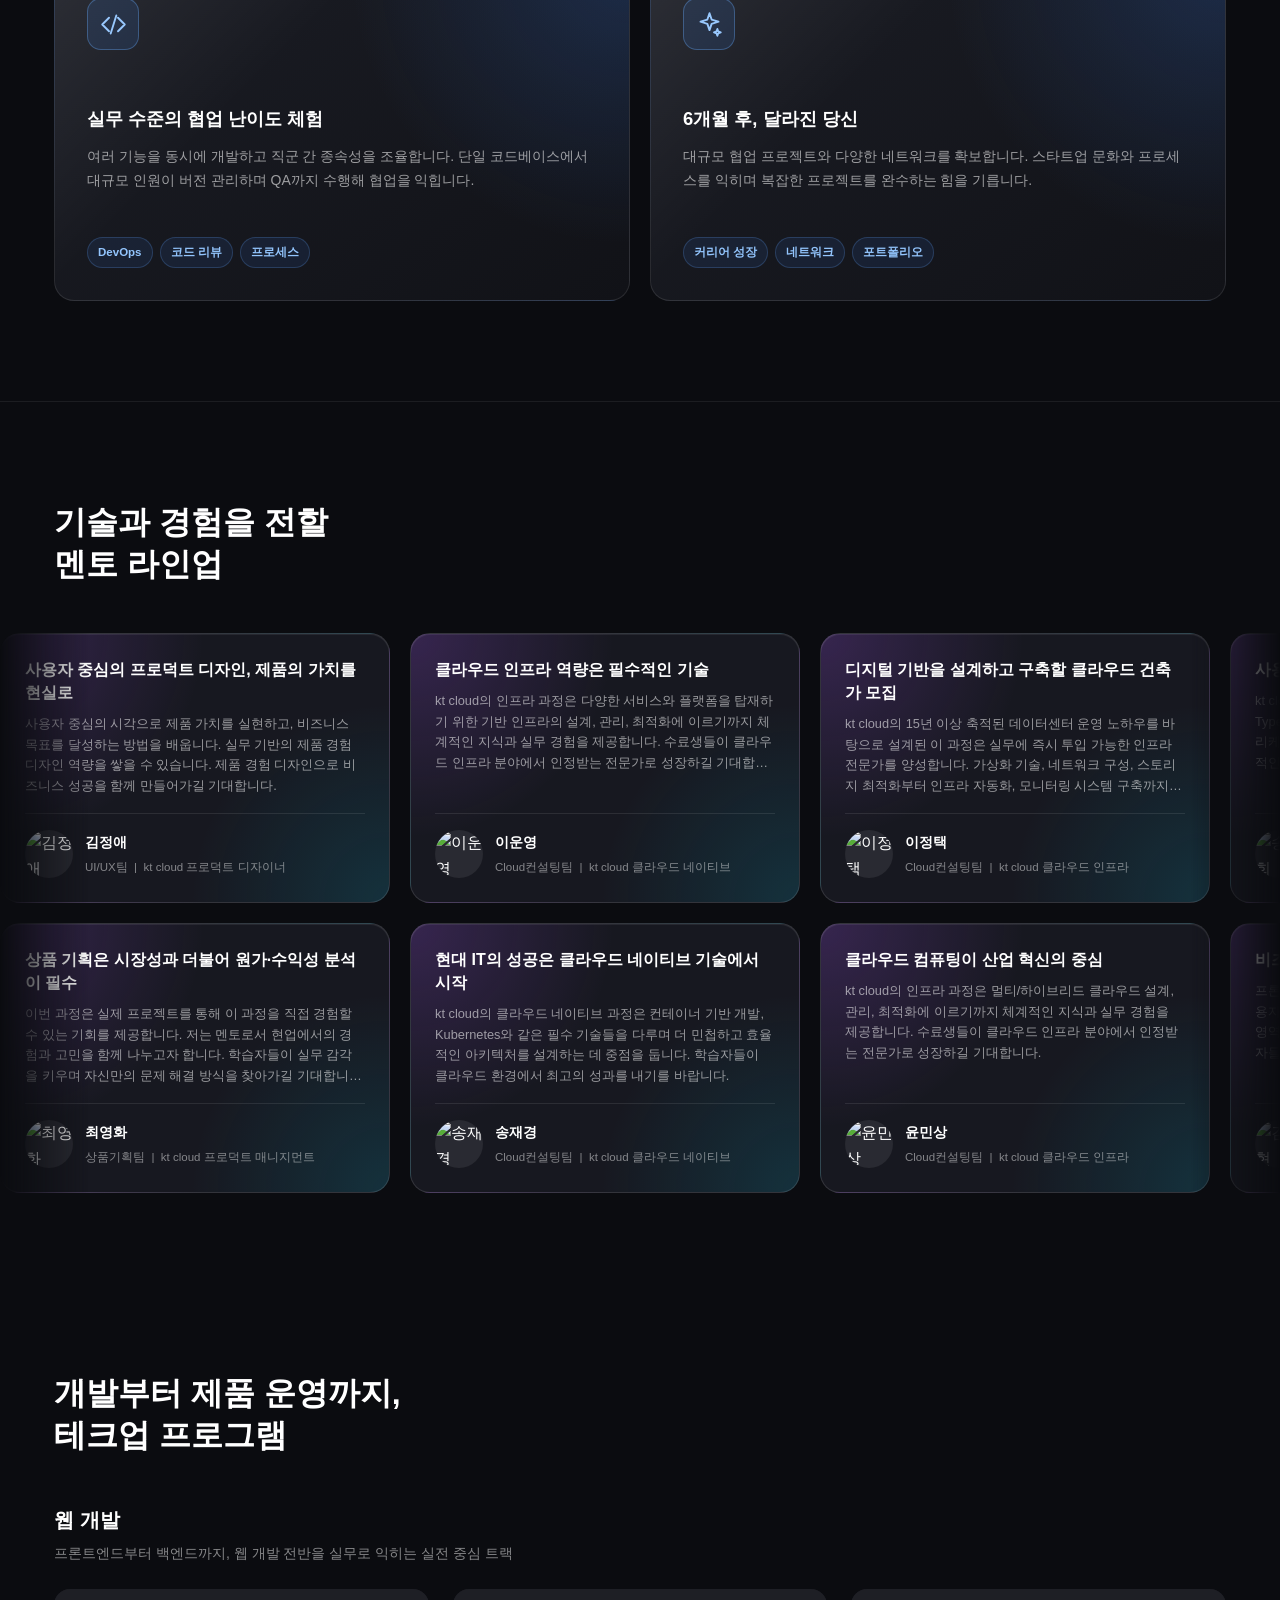
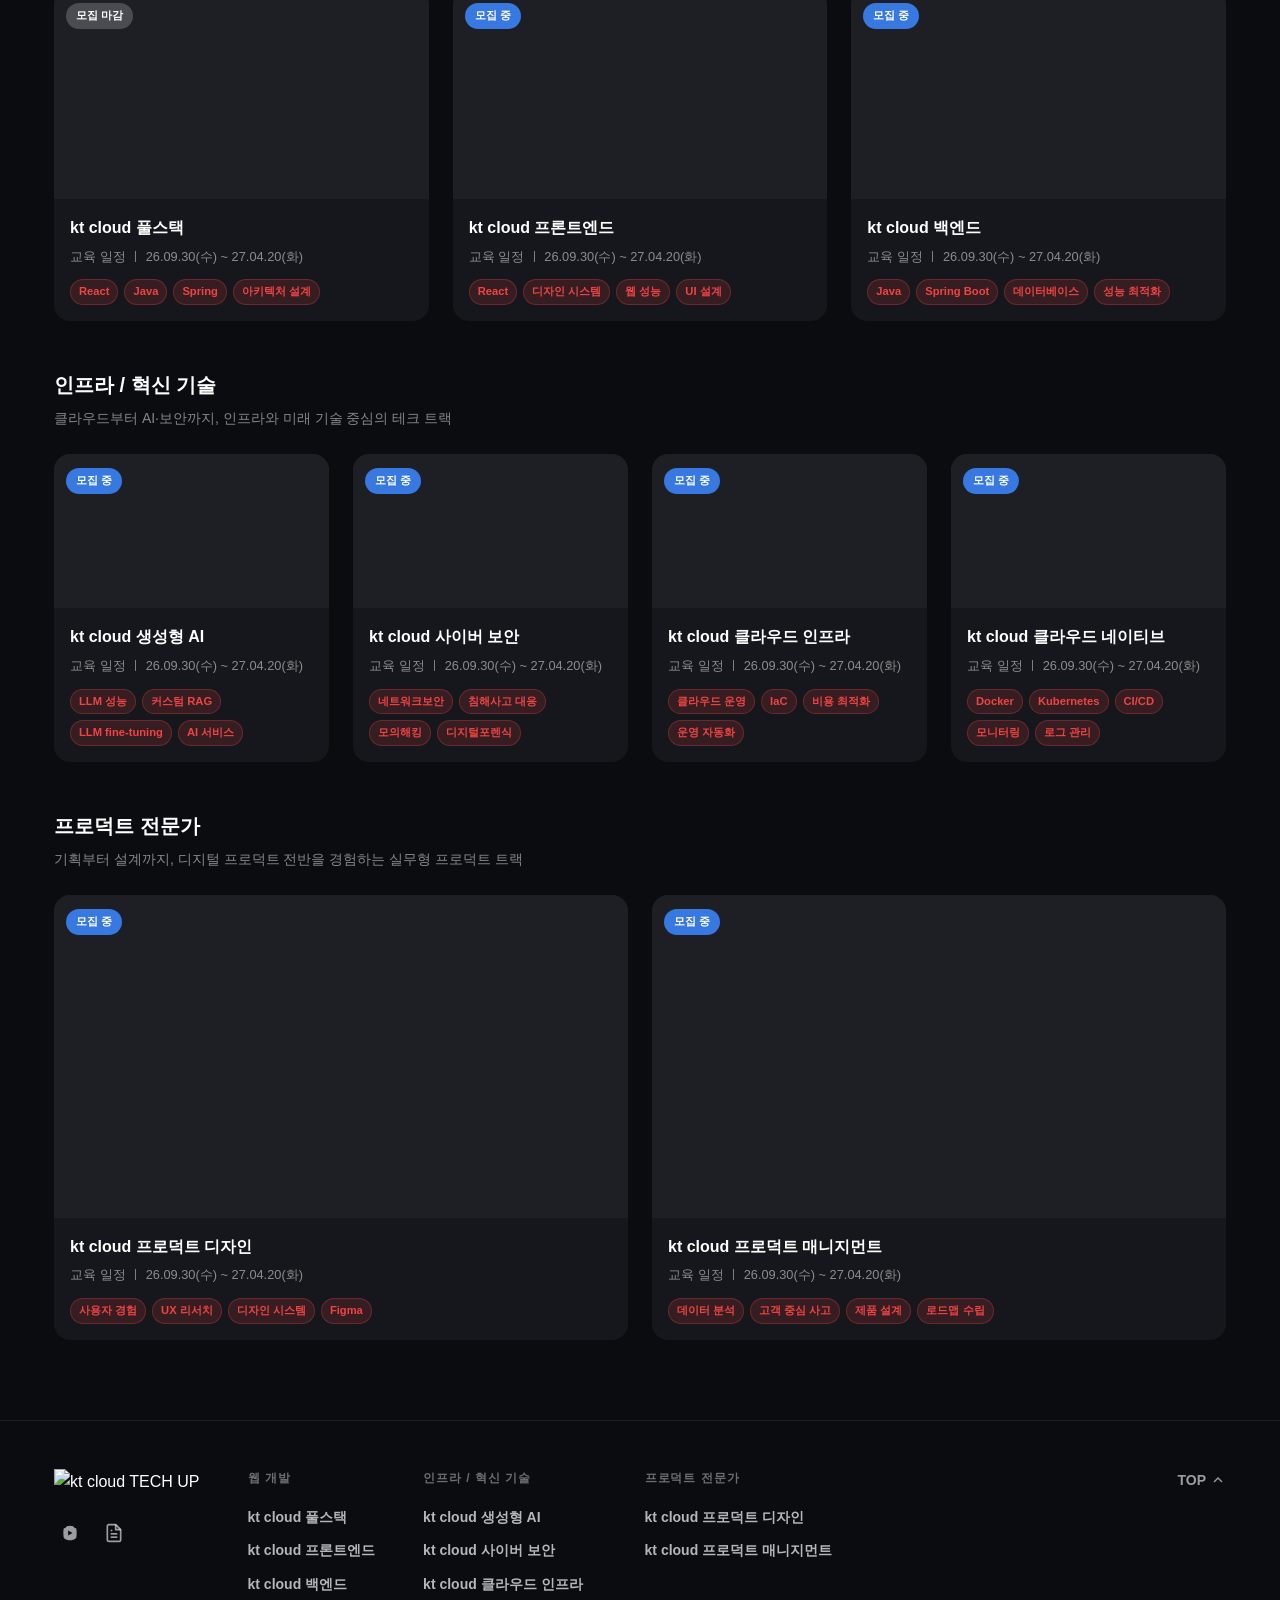
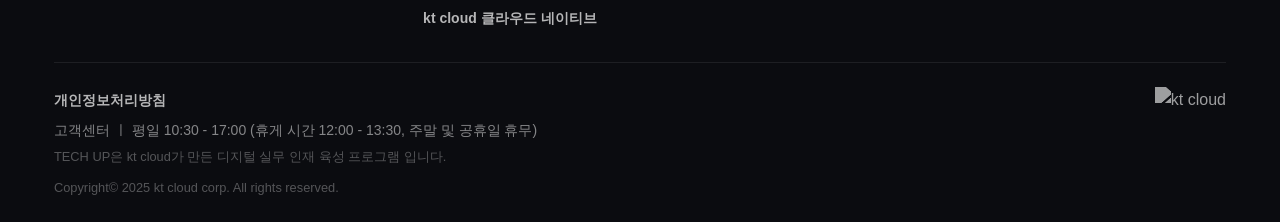
==== commit 054f57fd: "feat: 메인 페이지 소개 섹션 추가 Co-authored-by: Copilot App <223556219+Copilot@users.noreply.github.com>" ====
--- a/index.html
+++ b/index.html
@@ -180,6 +180,132 @@
       </div>
     </section>
 
+    <!-- ===== TEAM PROJECT ===== -->
+    <section class="project-section" id="curriculum">
+      <div class="container">
+        <h2 class="section-title">조직 문화까지 체득하는
+대규모 팀 프로젝트</h2>
+        <div class="project-grid">
+          <article class="project-card">
+            <div class="project-icon" aria-hidden="true">
+              <svg viewBox="0 0 24 24"><path d="M16 21v-2a4 4 0 0 0-4-4H6a4 4 0 0 0-4 4v2M9 11a4 4 0 1 0 0-8 4 4 0 0 0 0 8ZM22 21v-2a4 4 0 0 0-3-3.87M16 3.13a4 4 0 0 1 0 7.75" /></svg>
+            </div>
+            <h3 class="project-title">함께라서 가능한 스타트업 경험</h3>
+            <p class="project-description">TECH UP은 서로 다른 직군의 대규모 인원이 모여 하나의 팀으로 협업합니다. 기획, 디자인, 개발 등 전 직군이 스타트업 환경을 재현하며 실전을 경험합니다.</p>
+            <div class="project-tags"><span>소규모 기업</span><span>다양한 직군</span><span>실무 경험</span></div>
+          </article>
+          <article class="project-card">
+            <div class="project-icon" aria-hidden="true">
+              <svg viewBox="0 0 24 24"><path d="M3 21h18M5 21V7l7-4 7 4v14M9 9h1M14 9h1M9 13h1M14 13h1M9 17h1M14 17h1" /></svg>
+            </div>
+            <h3 class="project-title">성장하는 스타트업의 팀 사이즈</h3>
+            <p class="project-description">대규모 팀은 소통은 가능하지만 체계 없이는 운영이 어려운 규모입니다. 역할을 나누고 협업하며 실제 조직 운영을 그대로 체험합니다.</p>
+            <div class="project-tags"><span>조직 문화</span><span>운영 효율</span><span>협업</span></div>
+          </article>
+          <article class="project-card">
+            <div class="project-icon" aria-hidden="true">
+              <svg viewBox="0 0 24 24"><path d="m16 18 6-6-6-6M8 6l-6 6 6 6M14.5 4l-5 16" /></svg>
+            </div>
+            <h3 class="project-title">실무 수준의 협업 난이도 체험</h3>
+            <p class="project-description">여러 기능을 동시에 개발하고 직군 간 종속성을 조율합니다. 단일 코드베이스에서 대규모 인원이 버전 관리하며 QA까지 수행해 협업을 익힙니다.</p>
+            <div class="project-tags"><span>DevOps</span><span>코드 리뷰</span><span>프로세스</span></div>
+          </article>
+          <article class="project-card">
+            <div class="project-icon" aria-hidden="true">
+              <svg viewBox="0 0 24 24"><path d="m12 2 1.9 5.6L20 9.5l-6.1 1.9L12 17l-1.9-5.6L4 9.5l6.1-1.9L12 2ZM19 16l.8 2.2L22 19l-2.2.8L19 22l-.8-2.2L16 19l2.2-.8L19 16Z" /></svg>
+            </div>
+            <h3 class="project-title">6개월 후, 달라진 당신</h3>
+            <p class="project-description">대규모 협업 프로젝트와 다양한 네트워크를 확보합니다. 스타트업 문화와 프로세스를 익히며 복잡한 프로젝트를 완수하는 힘을 기릅니다.</p>
+            <div class="project-tags"><span>커리어 성장</span><span>네트워크</span><span>포트폴리오</span></div>
+          </article>
+        </div>
+      </div>
+    </section>
+
+    <!-- ===== MENTORS ===== -->
+    <section class="mentor-section" id="mentors">
+      <div class="container">
+        <h2 class="section-title">기술과 경험을 전할
+멘토 라인업</h2>
+      </div>
+      <div class="mentor-marquee" aria-label="kt cloud TECH UP 멘토">
+        <div class="mentor-track mentor-track-first">
+          <article class="mentor-card">
+            <div class="mentor-message">
+              <h3>사용자 중심의 프로덕트 디자인, 제품의 가치를 현실로</h3>
+              <p>사용자 중심의 시각으로 제품 가치를 실현하고, 비즈니스 목표를 달성하는 방법을 배웁니다. 실무 기반의 제품 경험 디자인 역량을 쌓을 수 있습니다. 제품 경험 디자인으로 비즈니스 성공을 함께 만들어가길 기대합니다.</p>
+            </div>
+            <div class="mentor-profile"><img src="https://statics.goorm.io/ktcloud-techup/landing/assets/mentor/techup_mentor_avatar_1.png" alt="김정애" /><div><strong>김정애</strong><span>UI/UX팀 &nbsp;|&nbsp; kt cloud 프로덕트 디자이너</span></div></div>
+          </article>
+          <article class="mentor-card">
+            <div class="mentor-message">
+              <h3>클라우드 인프라 역량은 필수적인 기술</h3>
+              <p>kt cloud의 인프라 과정은 다양한 서비스와 플랫폼을 탑재하기 위한 기반 인프라의 설계, 관리, 최적화에 이르기까지 체계적인 지식과 실무 경험을 제공합니다. 수료생들이 클라우드 인프라 분야에서 인정받는 전문가로 성장하길 기대합니다.</p>
+            </div>
+            <div class="mentor-profile"><img src="https://statics.goorm.io/ktcloud-techup/landing/assets/mentor/techup_mentor_avatar_3.png" alt="이운영" /><div><strong>이운영</strong><span>Cloud컨설팅팀 &nbsp;|&nbsp; kt cloud 클라우드 네이티브</span></div></div>
+          </article>
+          <article class="mentor-card">
+            <div class="mentor-message">
+              <h3>디지털 기반을 설계하고 구축할 클라우드 건축가 모집</h3>
+              <p>kt cloud의 15년 이상 축적된 데이터센터 운영 노하우를 바탕으로 설계된 이 과정은 실무에 즉시 투입 가능한 인프라 전문가를 양성합니다. 가상화 기술, 네트워크 구성, 스토리지 최적화부터 인프라 자동화, 모니터링 시스템 구축까지 클라우드 인프라의 A부터 Z까지 마스터하게 됩니다. 고객의 비즈니스가 안정적으로 성장할 수 있는 토대를 마련하는 클라우드 인프라 전문가로 성장하길 기대합니다.</p>
+            </div>
+            <div class="mentor-profile"><img src="https://statics.goorm.io/ktcloud-techup/landing/assets/mentor/techup_mentor_avatar_5.png" alt="이정택" /><div><strong>이정택</strong><span>Cloud컨설팅팀 &nbsp;|&nbsp; kt cloud 클라우드 인프라</span></div></div>
+          </article>
+          <article class="mentor-card">
+            <div class="mentor-message">
+              <h3>사용자의 사용성을 고려한 프론트엔드 개발자</h3>
+              <p>kt cloud의 프론트엔드 개발 과정은 React, Next.js, TypeScript 등 최신 기술 스택을 바탕으로, 사용성 높은 애플리케이션을 만드는 기술을 다룹니다. UI/UX를 고려한 직관적인 인터페이스를 구현하며, 보이는 화면을 넘어 고객에게 실질적인 가치를 전하는 프론트엔드 개발자로 성장하시길 바랍니다.</p>
+            </div>
+            <div class="mentor-profile"><img src="https://statics.goorm.io/ktcloud-techup/landing/assets/mentor/techup_mentor_avatar_7.png" alt="송재희" /><div><strong>송재희</strong><span>UI/UX팀 &nbsp;|&nbsp; kt cloud 프론트엔드</span></div></div>
+          </article>
+          <article class="mentor-card">
+            <div class="mentor-message">
+              <h3>데이터, 인프라, 서비스 환경까지 고려하는 AI</h3>
+              <p>생성형 AI는 모델만 이해하는 것이 아니라 데이터, 인프라, 그리고 실제 서비스 환경까지 함께 고민해야 제대로 활용할 수 있습니다. 저도 같은 고민을 하고 있는 입장에서, 여러분과 함께 답을 찾아가는 시간이 되면 좋겠습니다.</p>
+            </div>
+            <div class="mentor-profile"><img src="https://statics.goorm.io/ktcloud-techup/landing/assets/mentor/techup_mentor_avatar_9.png" alt="부대권" /><div><strong>부대권</strong><span>AI플랫폼팀 &nbsp;|&nbsp; kt cloud 생성형 AI</span></div></div>
+          </article>
+        </div>
+        <div class="mentor-track mentor-track-second">
+          <article class="mentor-card">
+            <div class="mentor-message">
+              <h3>상품 기획은 시장성과 더불어 원가·수익성 분석이 필수</h3>
+              <p>이번 과정은 실제 프로젝트를 통해 이 과정을 직접 경험할 수 있는 기회를 제공합니다. 저는 멘토로서 현업에서의 경험과 고민을 함께 나누고자 합니다. 학습자들이 실무 감각을 키우며 자신만의 문제 해결 방식을 찾아가길 기대합니다. 이를 통해 더 넓은 시야를 가진 프로덕트 매니저로 성장하길 바랍니다.</p>
+            </div>
+            <div class="mentor-profile"><img src="https://statics.goorm.io/ktcloud-techup/landing/assets/mentor/techup_mentor_avatar_2.png" alt="최영화" /><div><strong>최영화</strong><span>상품기획팀 &nbsp;|&nbsp; kt cloud 프로덕트 매니지먼트</span></div></div>
+          </article>
+          <article class="mentor-card">
+            <div class="mentor-message">
+              <h3>현대 IT의 성공은 클라우드 네이티브 기술에서 시작</h3>
+              <p>kt cloud의 클라우드 네이티브 과정은 컨테이너 기반 개발, Kubernetes와 같은 필수 기술들을 다루며 더 민첩하고 효율적인 아키텍처를 설계하는 데 중점을 둡니다. 학습자들이 클라우드 환경에서 최고의 성과를 내기를 바랍니다.</p>
+            </div>
+            <div class="mentor-profile"><img src="https://statics.goorm.io/ktcloud-techup/landing/assets/mentor/techup_mentor_avatar_4.png" alt="송재경" /><div><strong>송재경</strong><span>Cloud컨설팅팀 &nbsp;|&nbsp; kt cloud 클라우드 네이티브</span></div></div>
+          </article>
+          <article class="mentor-card">
+            <div class="mentor-message">
+              <h3>클라우드 컴퓨팅이 산업 혁신의 중심</h3>
+              <p>kt cloud의 인프라 과정은 멀티/하이브리드 클라우드 설계, 관리, 최적화에 이르기까지 체계적인 지식과 실무 경험을 제공합니다. 수료생들이 클라우드 인프라 분야에서 인정받는 전문가로 성장하길 기대합니다.</p>
+            </div>
+            <div class="mentor-profile"><img src="https://statics.goorm.io/ktcloud-techup/landing/assets/mentor/techup_mentor_avatar_6.png" alt="윤민상" /><div><strong>윤민상</strong><span>Cloud컨설팅팀 &nbsp;|&nbsp; kt cloud 클라우드 인프라</span></div></div>
+          </article>
+          <article class="mentor-card">
+            <div class="mentor-message">
+              <h3>비즈니스 가치를 전달하는 가장 앞선 영역</h3>
+              <p>프론트엔드 개발은 단순히 화면을 만드는 기술을 넘어, 사용자 경험을 실현하고 비즈니스 가치를 전달하는 가장 앞선 영역입니다. 이번 교육과정은 처음 웹 개발을 배우는 입문자들이 기초부터 탄탄하게 다질 수 있도록 설계되었습니다. 이 과정을 마친 후 여러분은 단순한 "코딩 기술자"가 아니라, 문제를 분석하고 해결책을 제시할 수 있는 프론트엔드 개발자로서 성장하길 응원합니다.</p>
+            </div>
+            <div class="mentor-profile"><img src="https://statics.goorm.io/ktcloud-techup/landing/assets/mentor/techup_mentor_avatar_8.png" alt="김소현" /><div><strong>김소현</strong><span>UI/UX팀 &nbsp;|&nbsp; kt cloud 프론트엔드</span></div></div>
+          </article>
+          <article class="mentor-card">
+            <div class="mentor-message">
+              <h3>누구나 도전할 수 있는 보안 전문가</h3>
+              <p>누구나 보안 전문가로 성장할 수 있습니다. 현장의 생생한 경험과 커리어 전략을 통해 그 길을 함께 열어갑시다.</p>
+            </div>
+            <div class="mentor-profile"><img src="https://statics.goorm.io/ktcloud-techup/landing/assets/mentor/techup_mentor_avatar_10.png" alt="배성진" /><div><strong>배성진</strong><span>보안아키텍처팀 &nbsp;|&nbsp; kt cloud 사이버 보안</span></div></div>
+          </article>
+        </div>
+      </div>
+    </section>
+
     <!-- ===== COURSES ===== -->
     <section class="course-section" id="courses">
       <div class="container">
@@ -497,6 +623,7 @@
     </div>
   </footer>
 
+  <script src="app.js"></script>
   <script>
     function toggleMobileSubmenu(id) {
       var el = document.getElementById(id);
@@ -534,4 +661,3 @@
   </script>
 </body>
 </html>
-
--- a/styles.css
+++ b/styles.css
@@ -181,6 +181,182 @@
   white-space: pre-line;
   margin-bottom: 48px;
   color: #fff;
+}
+
+/* ===== TEAM PROJECT ===== */
+.project-section {
+  padding: 100px 0;
+  background: #0b0c10;
+  border-top: 1px solid rgba(255,255,255,.07);
+}
+.project-grid {
+  display: grid;
+  grid-template-columns: repeat(2, minmax(0, 1fr));
+  gap: 20px;
+}
+.project-card {
+  position: relative;
+  min-height: 330px;
+  padding: 32px;
+  overflow: hidden;
+  display: flex;
+  flex-direction: column;
+  border: 1px solid rgba(255,255,255,.1);
+  border-radius: 20px;
+  background:
+    radial-gradient(circle at 100% 0, rgba(59,130,246,.2), transparent 42%),
+    linear-gradient(145deg, #1b1d25, #111217);
+}
+.project-card::before {
+  content: "";
+  position: absolute;
+  inset: 0;
+  pointer-events: none;
+  background: linear-gradient(135deg, rgba(255,255,255,.08), transparent 35%);
+}
+.project-icon {
+  width: 52px;
+  height: 52px;
+  margin-bottom: 54px;
+  display: grid;
+  place-items: center;
+  border: 1px solid rgba(96,165,250,.35);
+  border-radius: 14px;
+  color: #93c5fd;
+  background: rgba(59,130,246,.13);
+}
+.project-icon svg {
+  width: 27px;
+  height: 27px;
+  fill: none;
+  stroke: currentColor;
+  stroke-width: 1.7;
+  stroke-linecap: round;
+  stroke-linejoin: round;
+}
+.project-title {
+  position: relative;
+  margin-bottom: 12px;
+  font-size: 1.15rem;
+  font-weight: 700;
+  color: #fff;
+}
+.project-description {
+  position: relative;
+  min-height: 68px;
+  font-size: .875rem;
+  line-height: 1.65;
+  color: rgba(255,255,255,.58);
+}
+.project-tags {
+  position: relative;
+  display: flex;
+  flex-wrap: wrap;
+  gap: 7px;
+  margin-top: auto;
+  padding-top: 24px;
+}
+.project-tags span {
+  padding: 5px 10px;
+  border: 1px solid rgba(96,165,250,.22);
+  border-radius: 999px;
+  font-size: .72rem;
+  font-weight: 600;
+  color: #93c5fd;
+  background: rgba(59,130,246,.1);
+}
+
+/* ===== MENTORS ===== */
+.mentor-section {
+  padding: 100px 0;
+  overflow: hidden;
+  background: #0b0c10;
+  border-top: 1px solid rgba(255,255,255,.07);
+}
+.mentor-marquee {
+  position: relative;
+  display: flex;
+  flex-direction: column;
+  gap: 20px;
+  -webkit-mask-image: linear-gradient(to right, transparent, #000 7%, #000 93%, transparent);
+  mask-image: linear-gradient(to right, transparent, #000 7%, #000 93%, transparent);
+}
+.mentor-track {
+  display: flex;
+  width: max-content;
+  gap: 20px;
+  will-change: transform;
+}
+.mentor-track-first { animation: mentor-scroll-left 55s linear infinite; }
+.mentor-track-second { animation: mentor-scroll-right 55s linear infinite; }
+.mentor-marquee:hover .mentor-track { animation-play-state: paused; }
+.mentor-card {
+  width: 390px;
+  height: 270px;
+  flex: 0 0 auto;
+  padding: 24px;
+  display: flex;
+  flex-direction: column;
+  justify-content: space-between;
+  border: 1px solid rgba(255,255,255,.12);
+  border-radius: 20px;
+  background:
+    radial-gradient(circle at 0 0, rgba(168,85,247,.22), transparent 43%),
+    radial-gradient(circle at 100% 100%, rgba(6,182,212,.16), transparent 42%),
+    #171820;
+  box-shadow: inset 0 1px 0 rgba(255,255,255,.07);
+}
+.mentor-message h3 {
+  margin-bottom: 10px;
+  font-size: 1rem;
+  line-height: 1.45;
+  color: #fff;
+}
+.mentor-message p {
+  display: -webkit-box;
+  overflow: hidden;
+  -webkit-box-orient: vertical;
+  -webkit-line-clamp: 4;
+  font-size: .8rem;
+  line-height: 1.6;
+  color: rgba(255,255,255,.56);
+}
+.mentor-profile {
+  display: flex;
+  align-items: center;
+  gap: 12px;
+  padding-top: 16px;
+  border-top: 1px solid rgba(255,255,255,.09);
+}
+.mentor-profile img {
+  width: 48px;
+  height: 48px;
+  flex: 0 0 auto;
+  border-radius: 50%;
+  object-fit: cover;
+  background: rgba(255,255,255,.08);
+}
+.mentor-profile div { min-width: 0; }
+.mentor-profile strong {
+  display: block;
+  margin-bottom: 4px;
+  font-size: .9rem;
+  color: #fff;
+}
+.mentor-profile span {
+  display: block;
+  overflow: hidden;
+  font-size: .72rem;
+  color: rgba(255,255,255,.48);
+  text-overflow: ellipsis;
+  white-space: nowrap;
+}
+@keyframes mentor-scroll-left {
+  to { transform: translateX(calc(-50% - 10px)); }
+}
+@keyframes mentor-scroll-right {
+  from { transform: translateX(calc(-50% - 10px)); }
+  to { transform: translateX(0); }
 }
 .track-group { display: flex; flex-direction: column; gap: 48px; }
 .track-category {}
@@ -480,6 +656,7 @@
 
 /* ===== RESPONSIVE ===== */
 @media (max-width: 1024px) {
+  .project-grid { grid-template-columns: 1fr; }
   .courses-grid { grid-template-columns: repeat(2, 1fr); }
   .courses-grid.cols-4 { grid-template-columns: repeat(2, 1fr); }
   .content-grid { grid-template-columns: 1fr; }
@@ -488,6 +665,10 @@
   .tuition-banner { flex-direction: column; align-items: flex-start; }
 }
 @media (max-width: 768px) {
+  .project-section, .mentor-section { padding: 72px 0; }
+  .project-card { min-height: 300px; padding: 24px; }
+  .project-icon { margin-bottom: 38px; }
+  .mentor-card { width: min(340px, calc(100vw - 48px)); height: 280px; }
   .header-menu { display: none; }
   .btn-check { display: none; }
   .mobile-menu-btn { display: flex; }
@@ -511,6 +692,9 @@
   .process-timeline { gap: 0; }
   .sketch-gallery { grid-template-columns: repeat(2, 1fr); }
 }
+@media (prefers-reduced-motion: reduce) {
+  .mentor-track { animation-play-state: paused; }
+}
 
 /* ===== SECTION HEADING 2 LINES ===== */
 .section-heading-2line {
@@ -656,5 +840,3 @@
 .sketch-more-link { text-align: center; margin-top: 8px; }
 .sketch-more-link a { font-size: .9rem; color: #ef4444; font-weight: 600; display: inline-flex; align-items: center; gap: 4px; }
 .sketch-more-link a:hover { opacity: .8; }
-
-
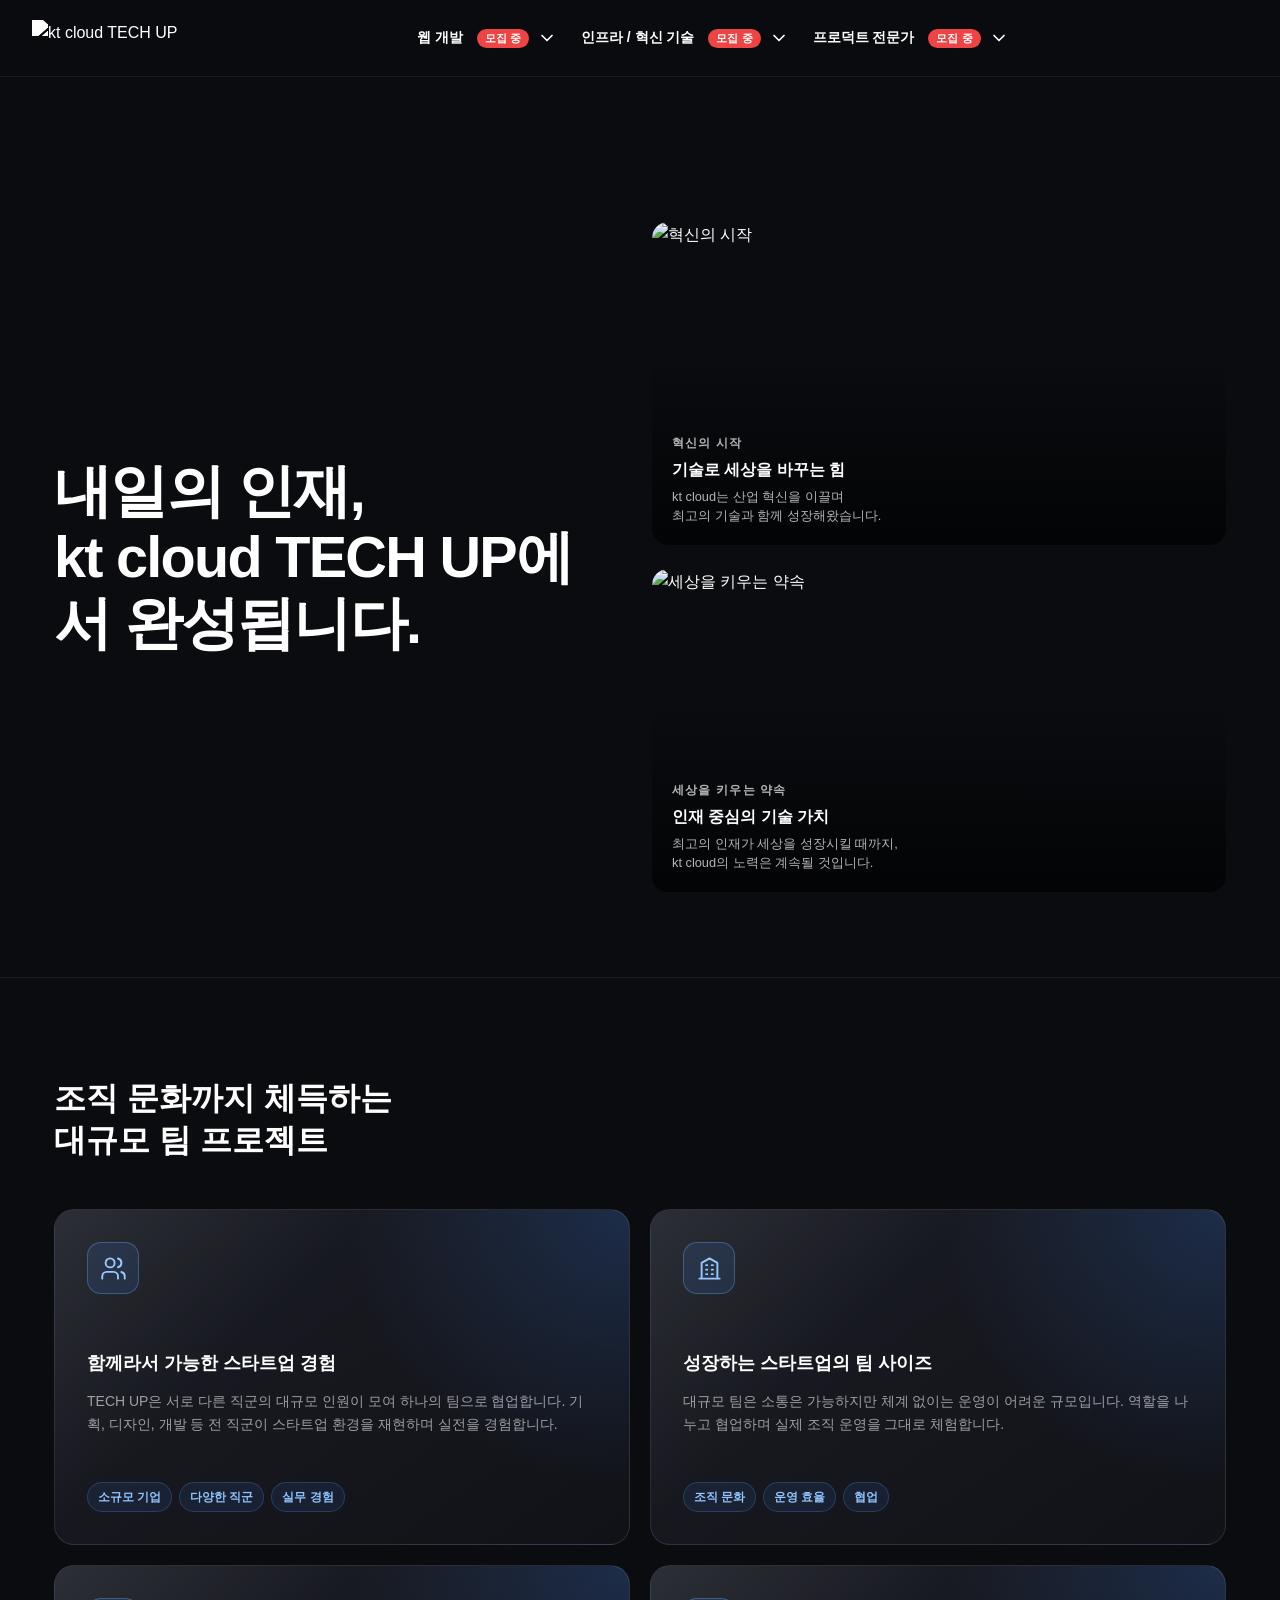
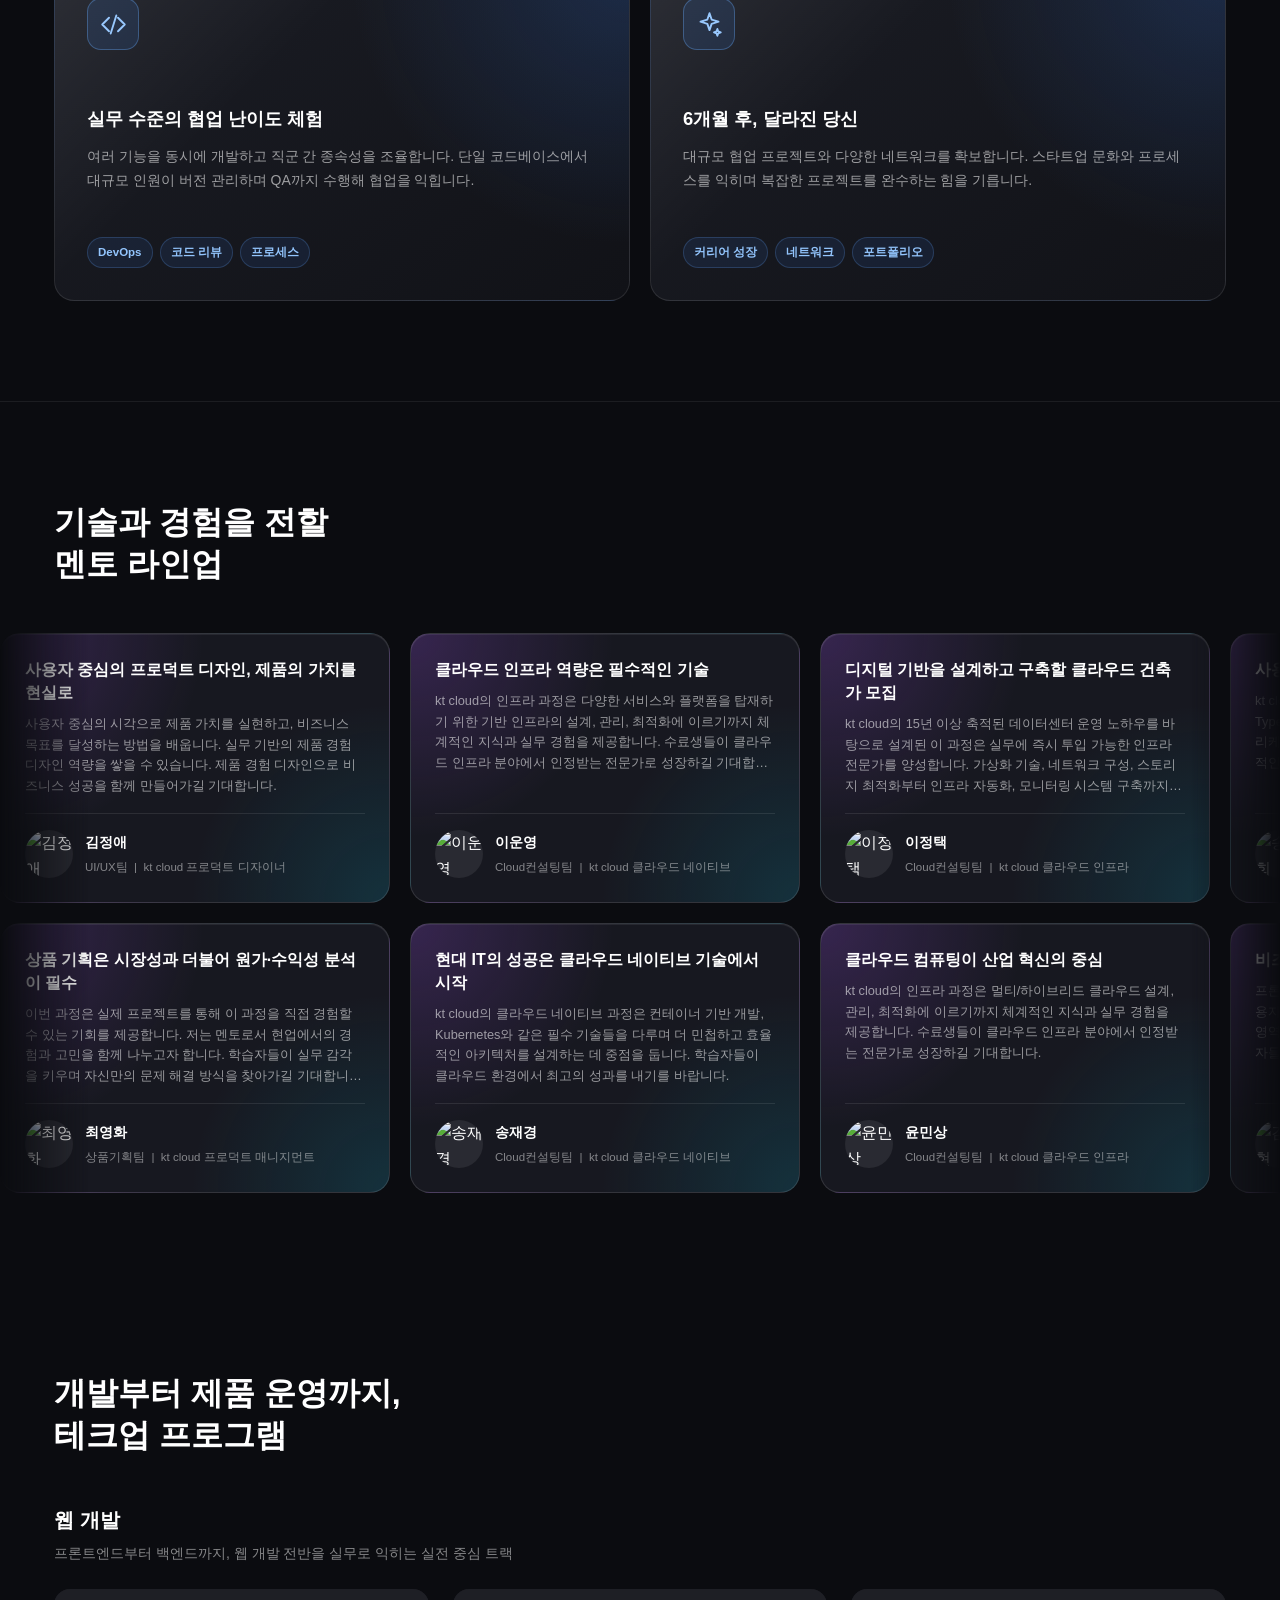
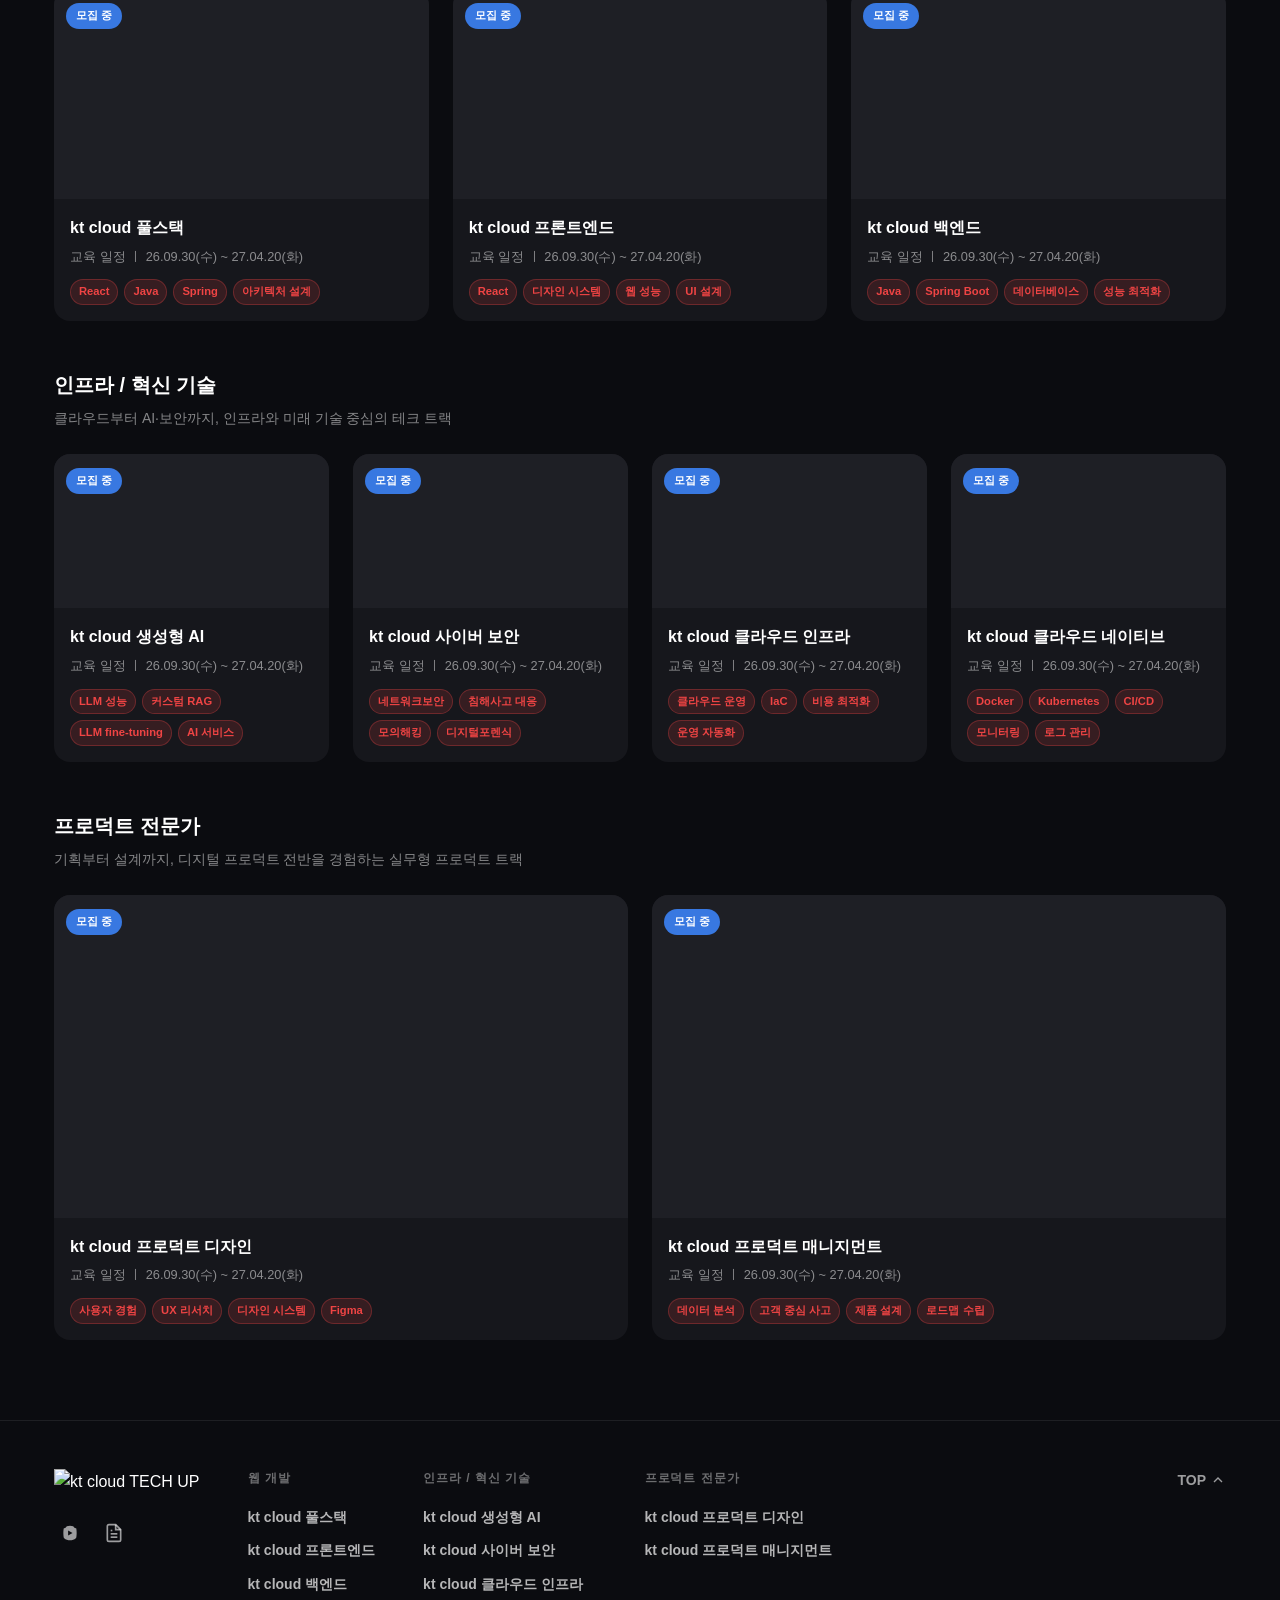
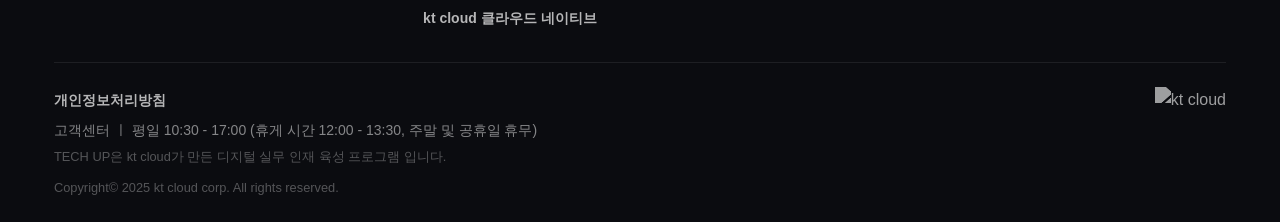
==== commit 2f6499c5: "fix: 풀스택 모집 상태 변경 Co-authored-by: Copilot App <223556219+Copilot@users.noreply.github.com>" ====
--- a/index.html
+++ b/index.html
@@ -325,7 +325,7 @@
                 <div class="course-card">
                   <a href="fullstack/" class="course-link">
                     <div class="course-thumb">
-                      <span class="course-status-badge"><span class="close-badge">모집 마감</span></span>
+                      <span class="course-status-badge"><span class="open-badge">모집 중</span></span>
                       <img class="course-image" src="https://statics.goorm.io/ktcloud-techup/landing/assets/course/fullstack/techup_thumb_fullstack.png" alt="kt cloud 풀스택" loading="lazy" onerror="this.src='/assets/img-default.png'" />
                     </div>
                     <div class="course-info">
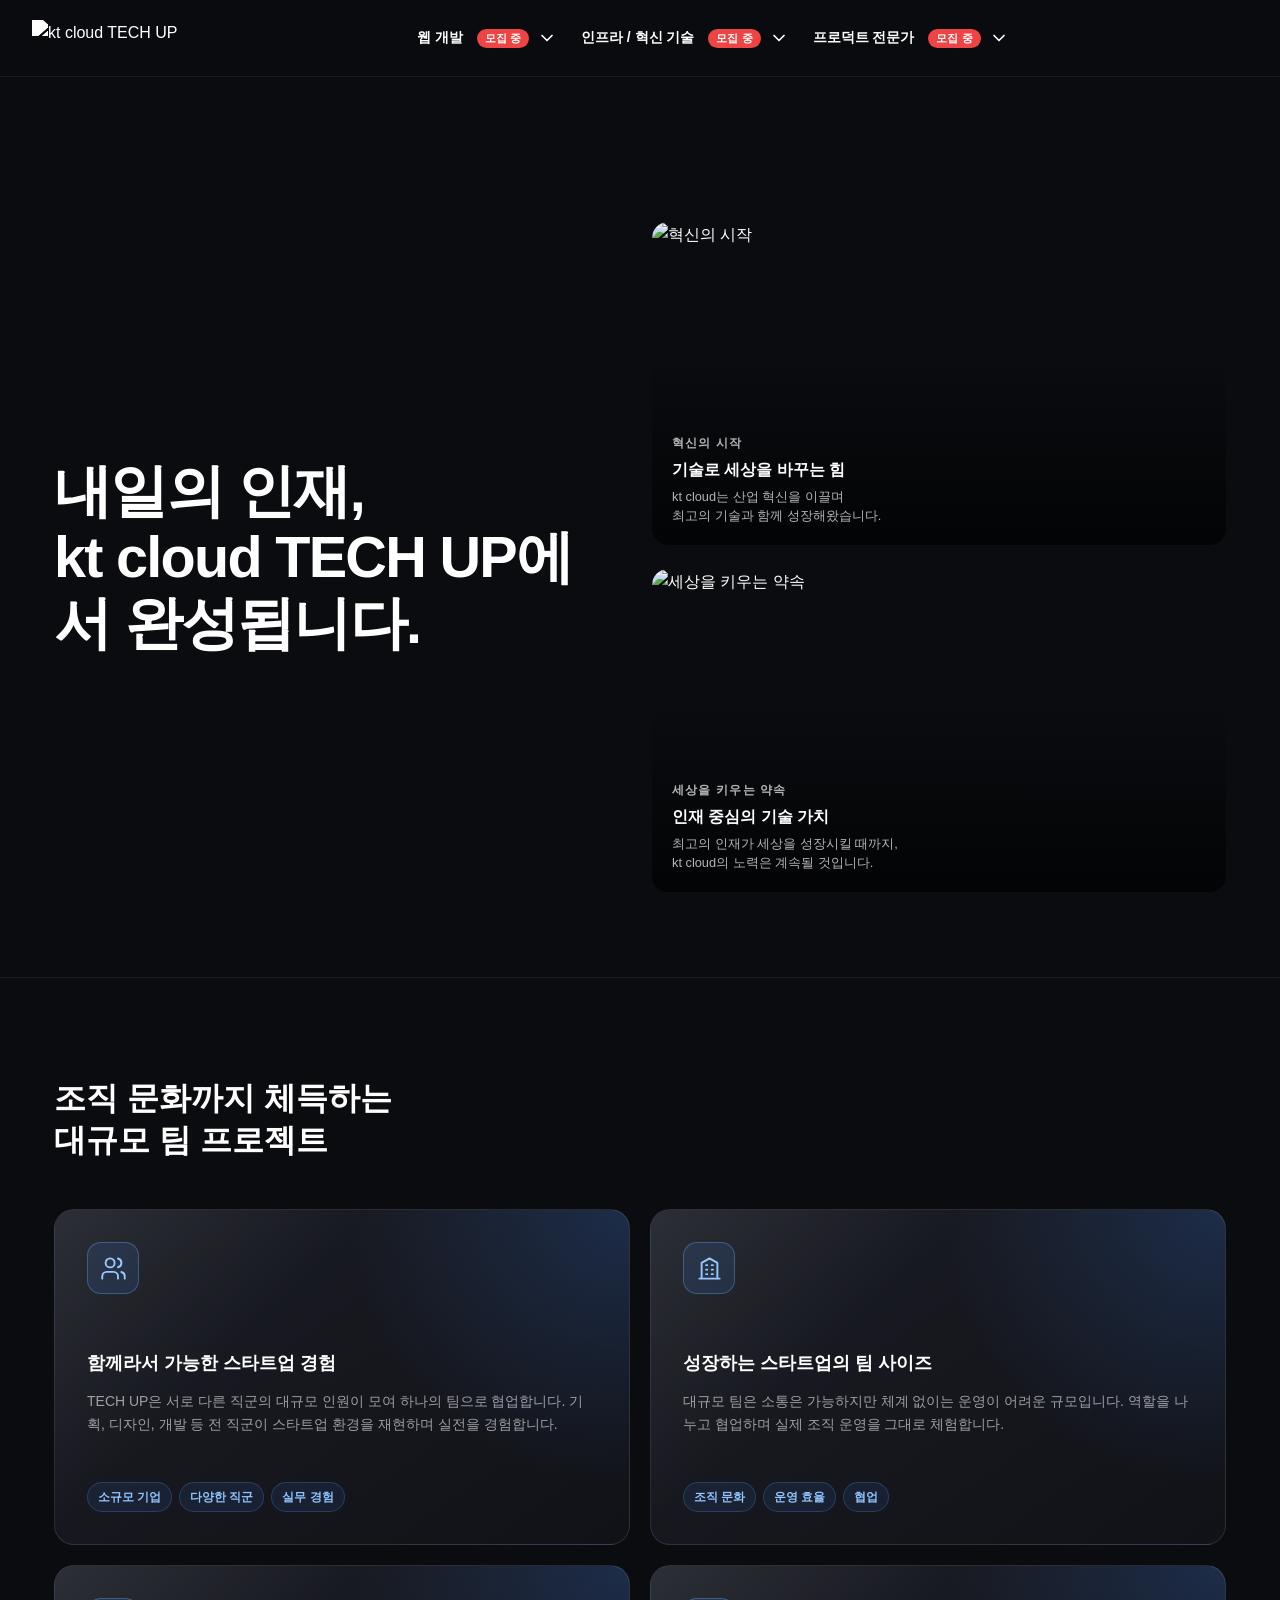
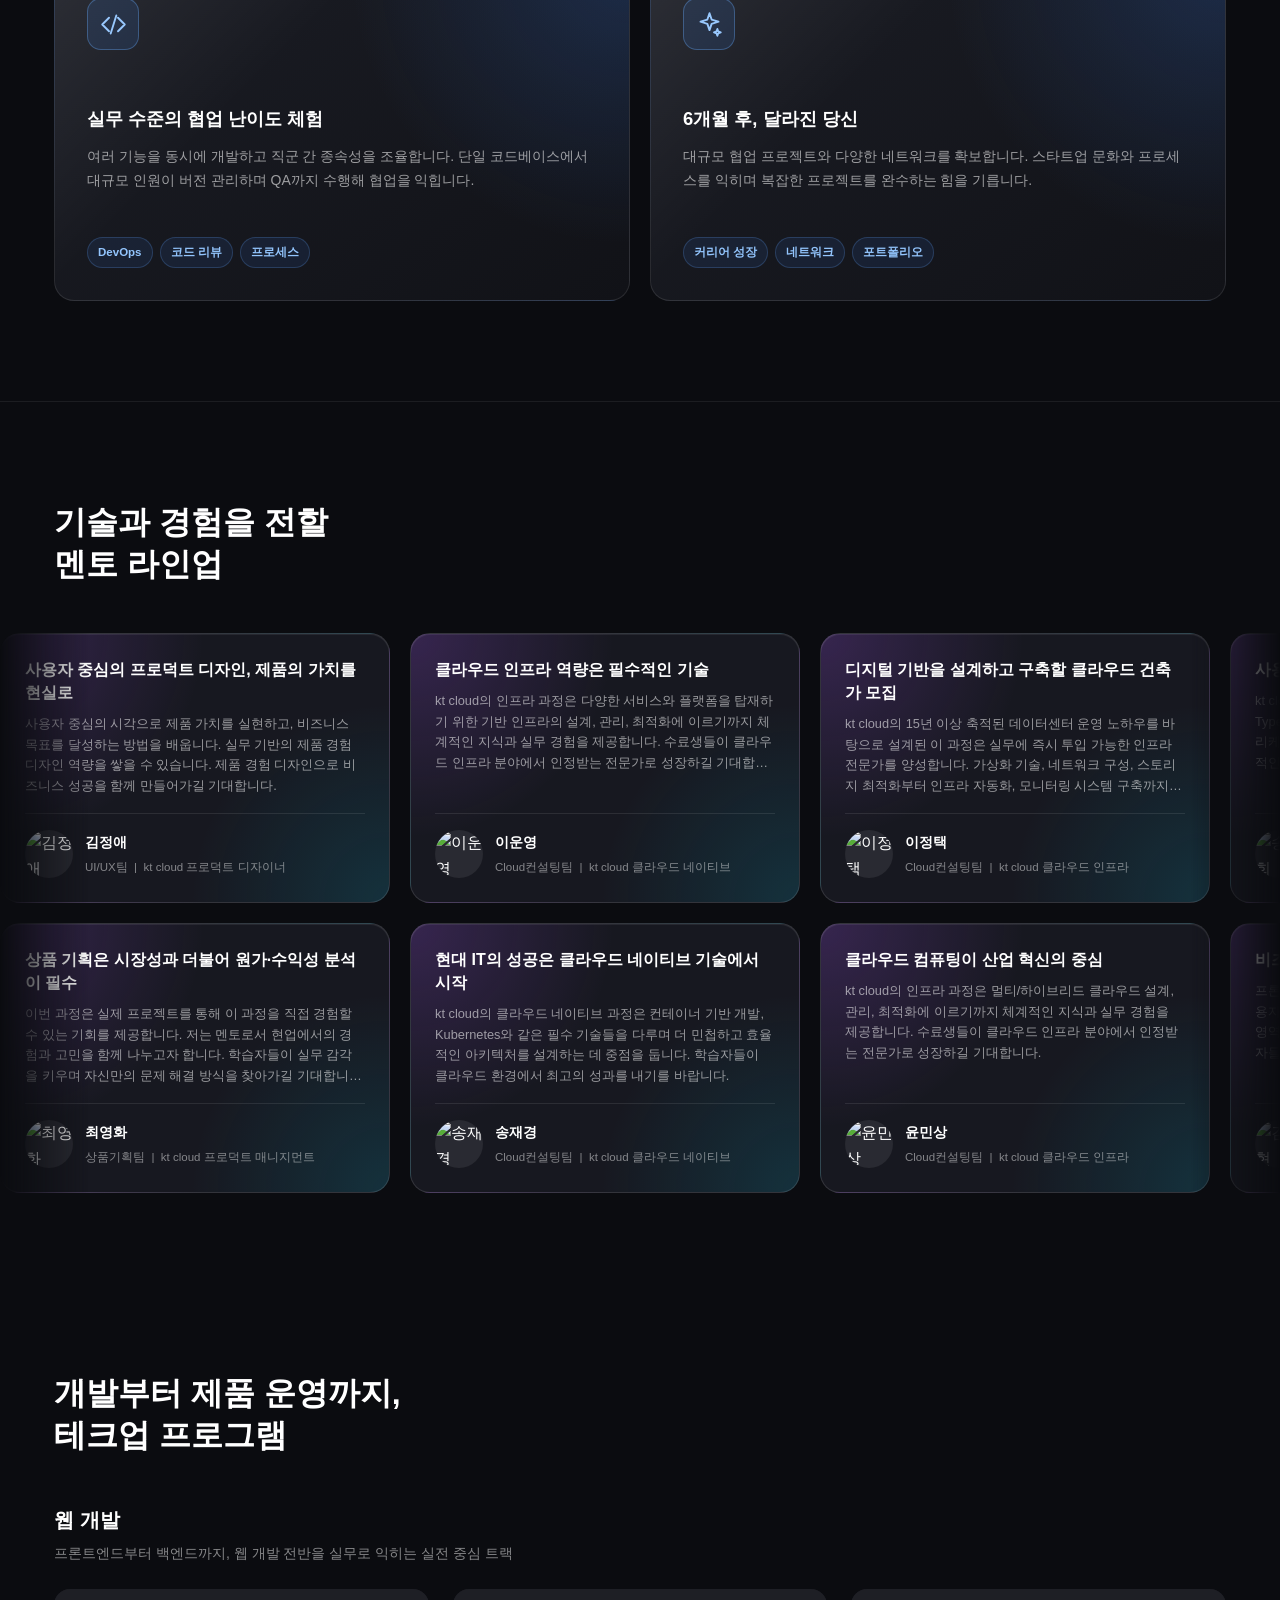
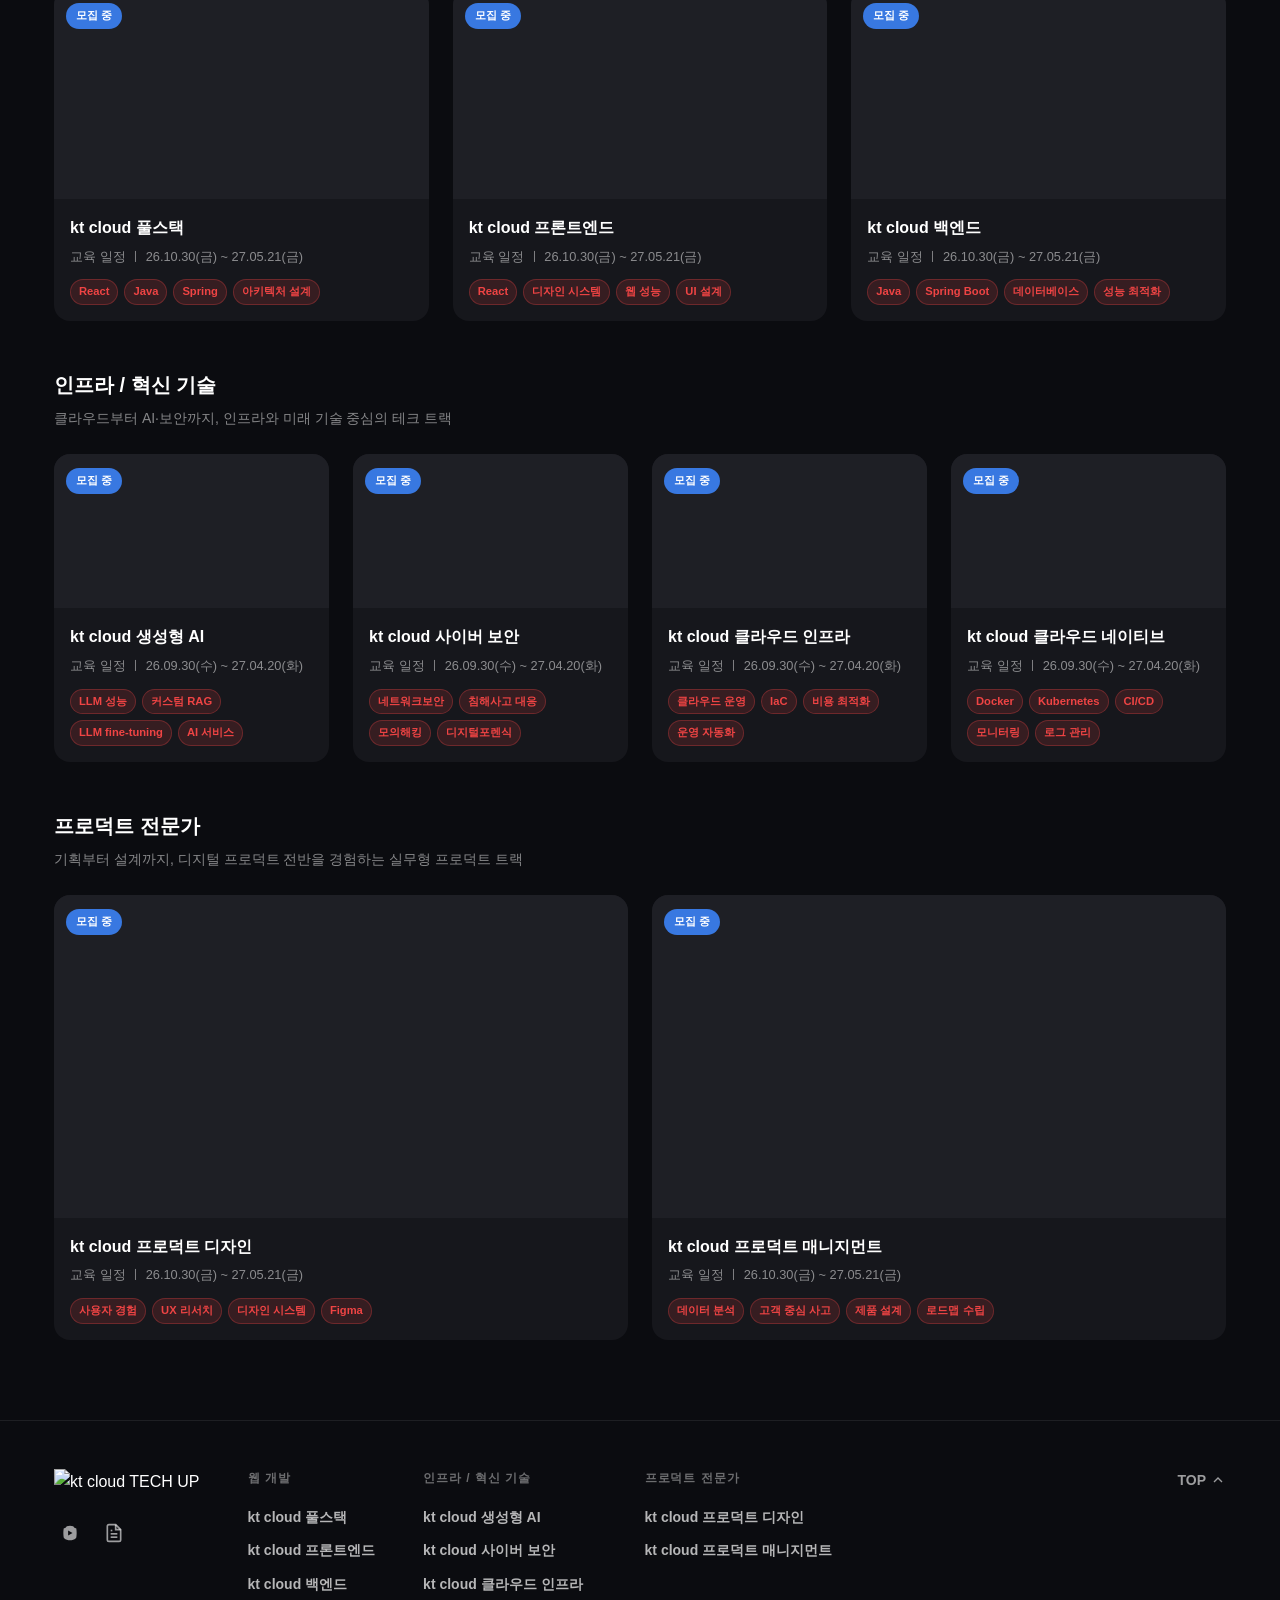
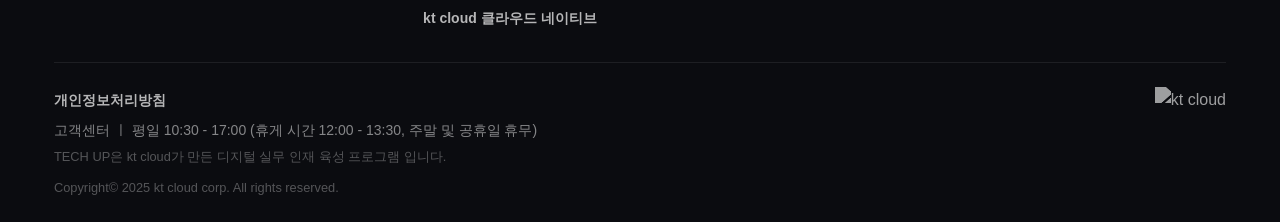
==== commit b9e2831c: "fix: 프론트엔드·풀스택·백엔드·프로덕트디자인·프로덕트매니지먼트 일정 변경 - 지원 일정: 26.08.11(화) ~ 26.10.29(목) - 교육 일정: 26.10.30(금) ~" ====
--- a/index.html
+++ b/index.html
@@ -331,7 +331,7 @@
                     <div class="course-info">
                       <div class="course-info-text">
                         <p class="course-name">kt cloud 풀스택</p>
-                        <p class="course-period">교육 일정 ㅣ 26.09.30(수) ~ 27.04.20(화)</p>
+                        <p class="course-period">교육 일정 ㅣ 26.10.30(금) ~ 27.05.21(금)</p>
                       </div>
                       <div class="badge-container">
                         <span class="tag-badge">React</span>
@@ -354,7 +354,7 @@
                     <div class="course-info">
                       <div class="course-info-text">
                         <p class="course-name">kt cloud 프론트엔드</p>
-                        <p class="course-period">교육 일정 ㅣ 26.09.30(수) ~ 27.04.20(화)</p>
+                        <p class="course-period">교육 일정 ㅣ 26.10.30(금) ~ 27.05.21(금)</p>
                       </div>
                       <div class="badge-container">
                         <span class="tag-badge">React</span>
@@ -377,7 +377,7 @@
                     <div class="course-info">
                       <div class="course-info-text">
                         <p class="course-name">kt cloud 백엔드</p>
-                        <p class="course-period">교육 일정 ㅣ 26.09.30(수) ~ 27.04.20(화)</p>
+                        <p class="course-period">교육 일정 ㅣ 26.10.30(금) ~ 27.05.21(금)</p>
                       </div>
                       <div class="badge-container">
                         <span class="tag-badge">Java</span>
@@ -513,7 +513,7 @@
                     <div class="course-info">
                       <div class="course-info-text">
                         <p class="course-name">kt cloud 프로덕트 디자인</p>
-                        <p class="course-period">교육 일정 ㅣ 26.09.30(수) ~ 27.04.20(화)</p>
+                        <p class="course-period">교육 일정 ㅣ 26.10.30(금) ~ 27.05.21(금)</p>
                       </div>
                       <div class="badge-container">
                         <span class="tag-badge">사용자 경험</span>
@@ -536,7 +536,7 @@
                     <div class="course-info">
                       <div class="course-info-text">
                         <p class="course-name">kt cloud 프로덕트 매니지먼트</p>
-                        <p class="course-period">교육 일정 ㅣ 26.09.30(수) ~ 27.04.20(화)</p>
+                        <p class="course-period">교육 일정 ㅣ 26.10.30(금) ~ 27.05.21(금)</p>
                       </div>
                       <div class="badge-container">
                         <span class="tag-badge">데이터 분석</span>
